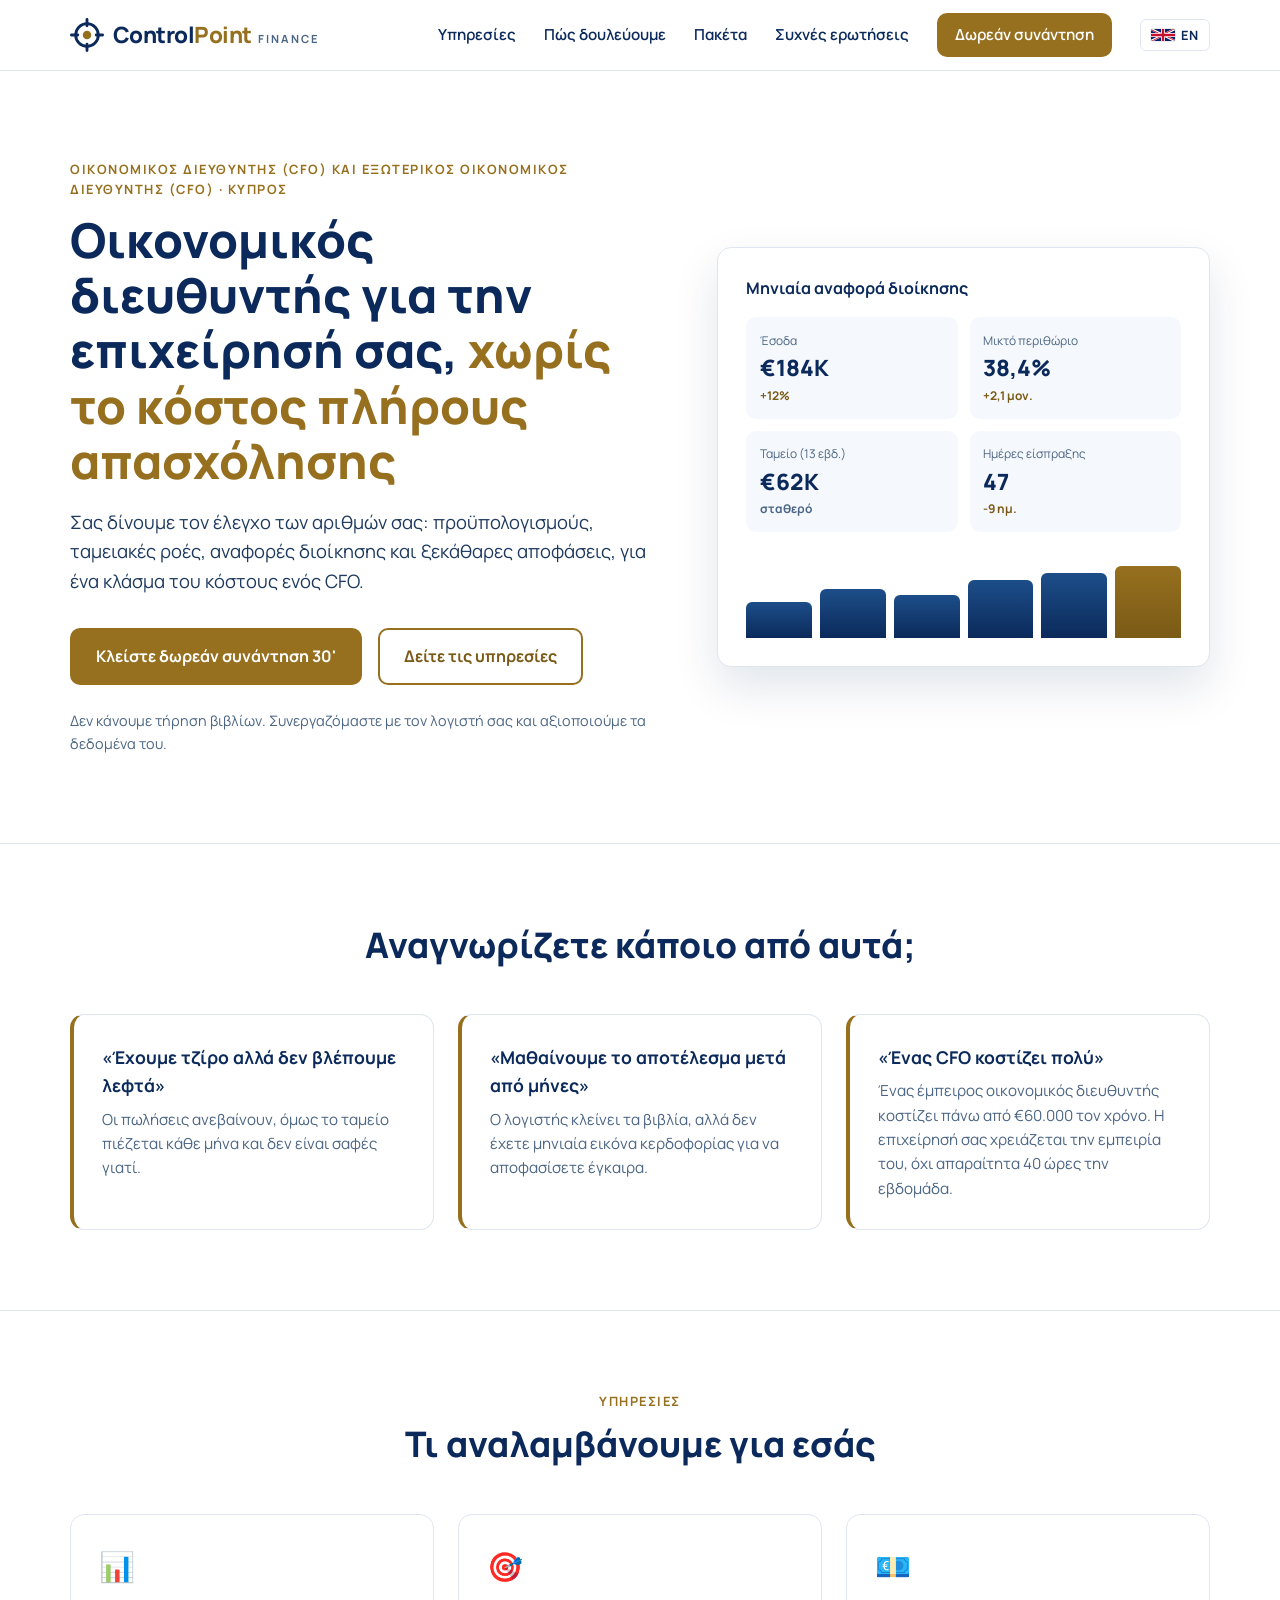
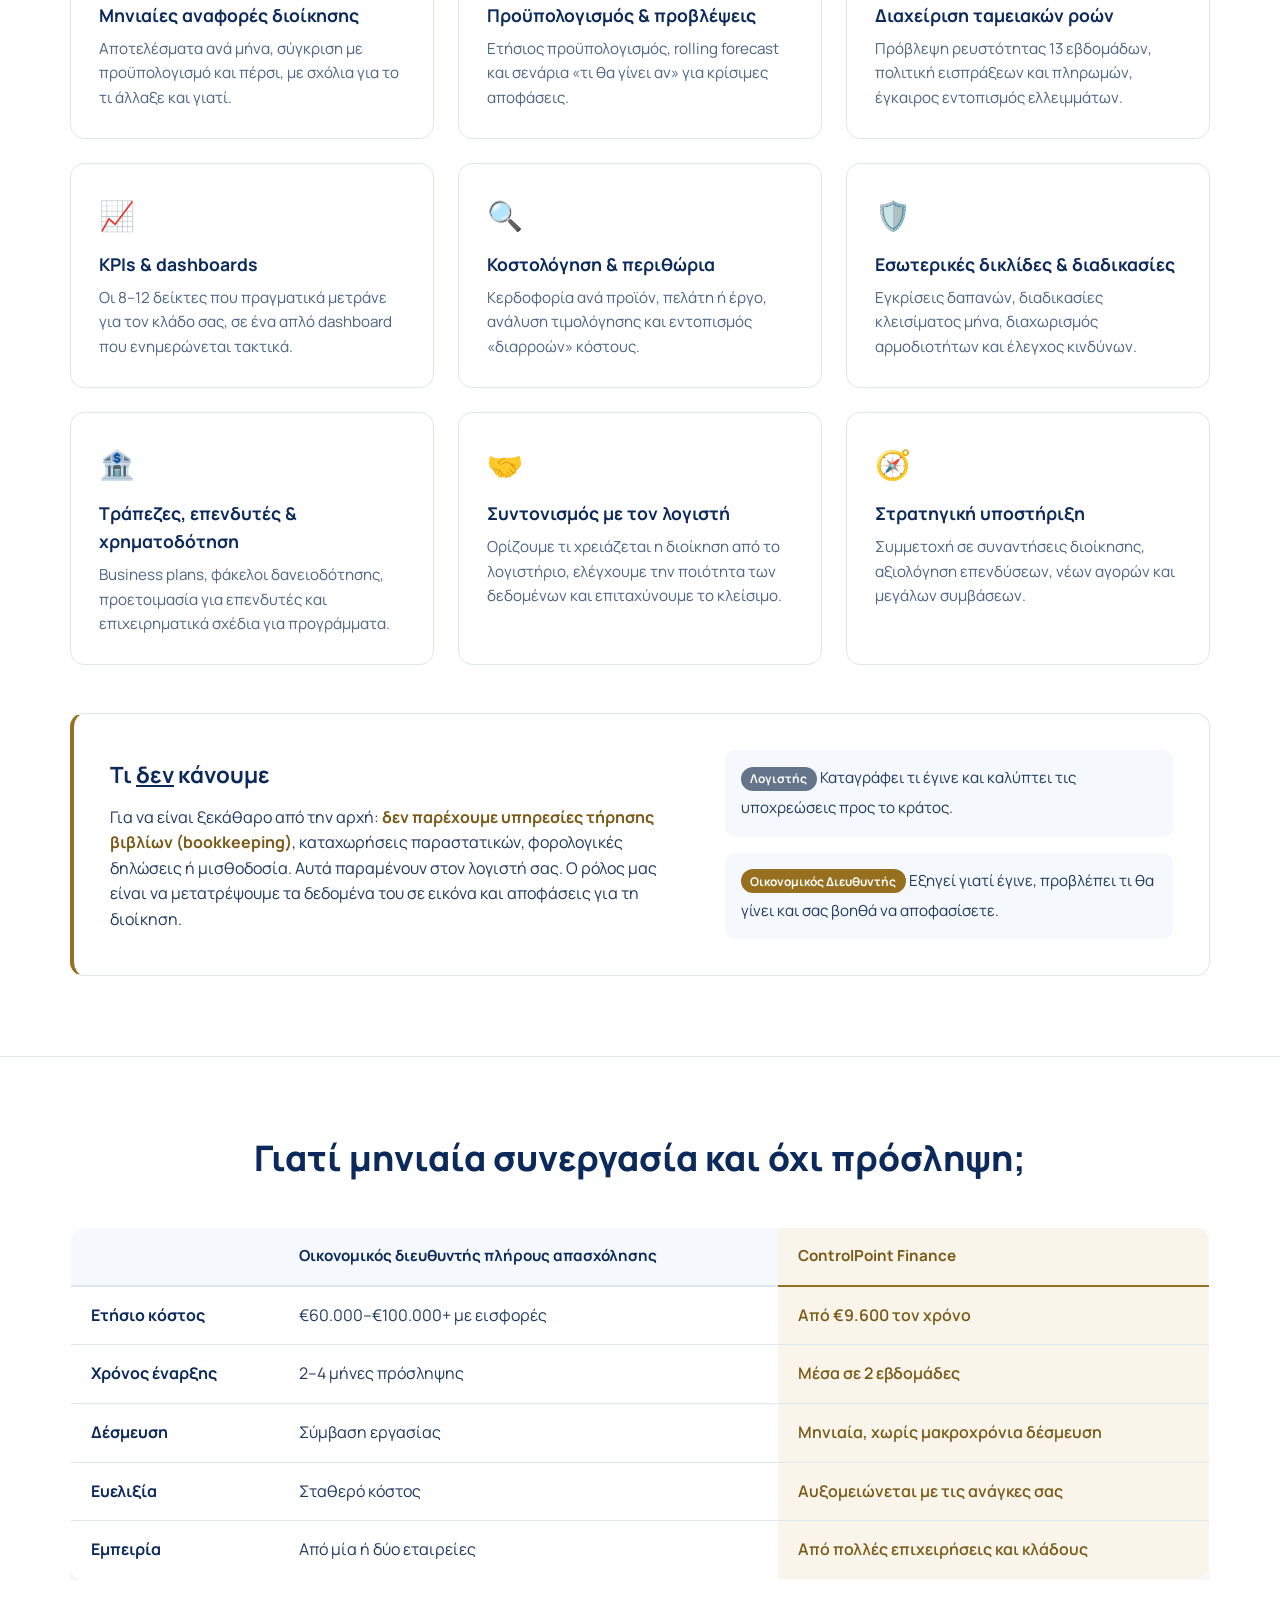
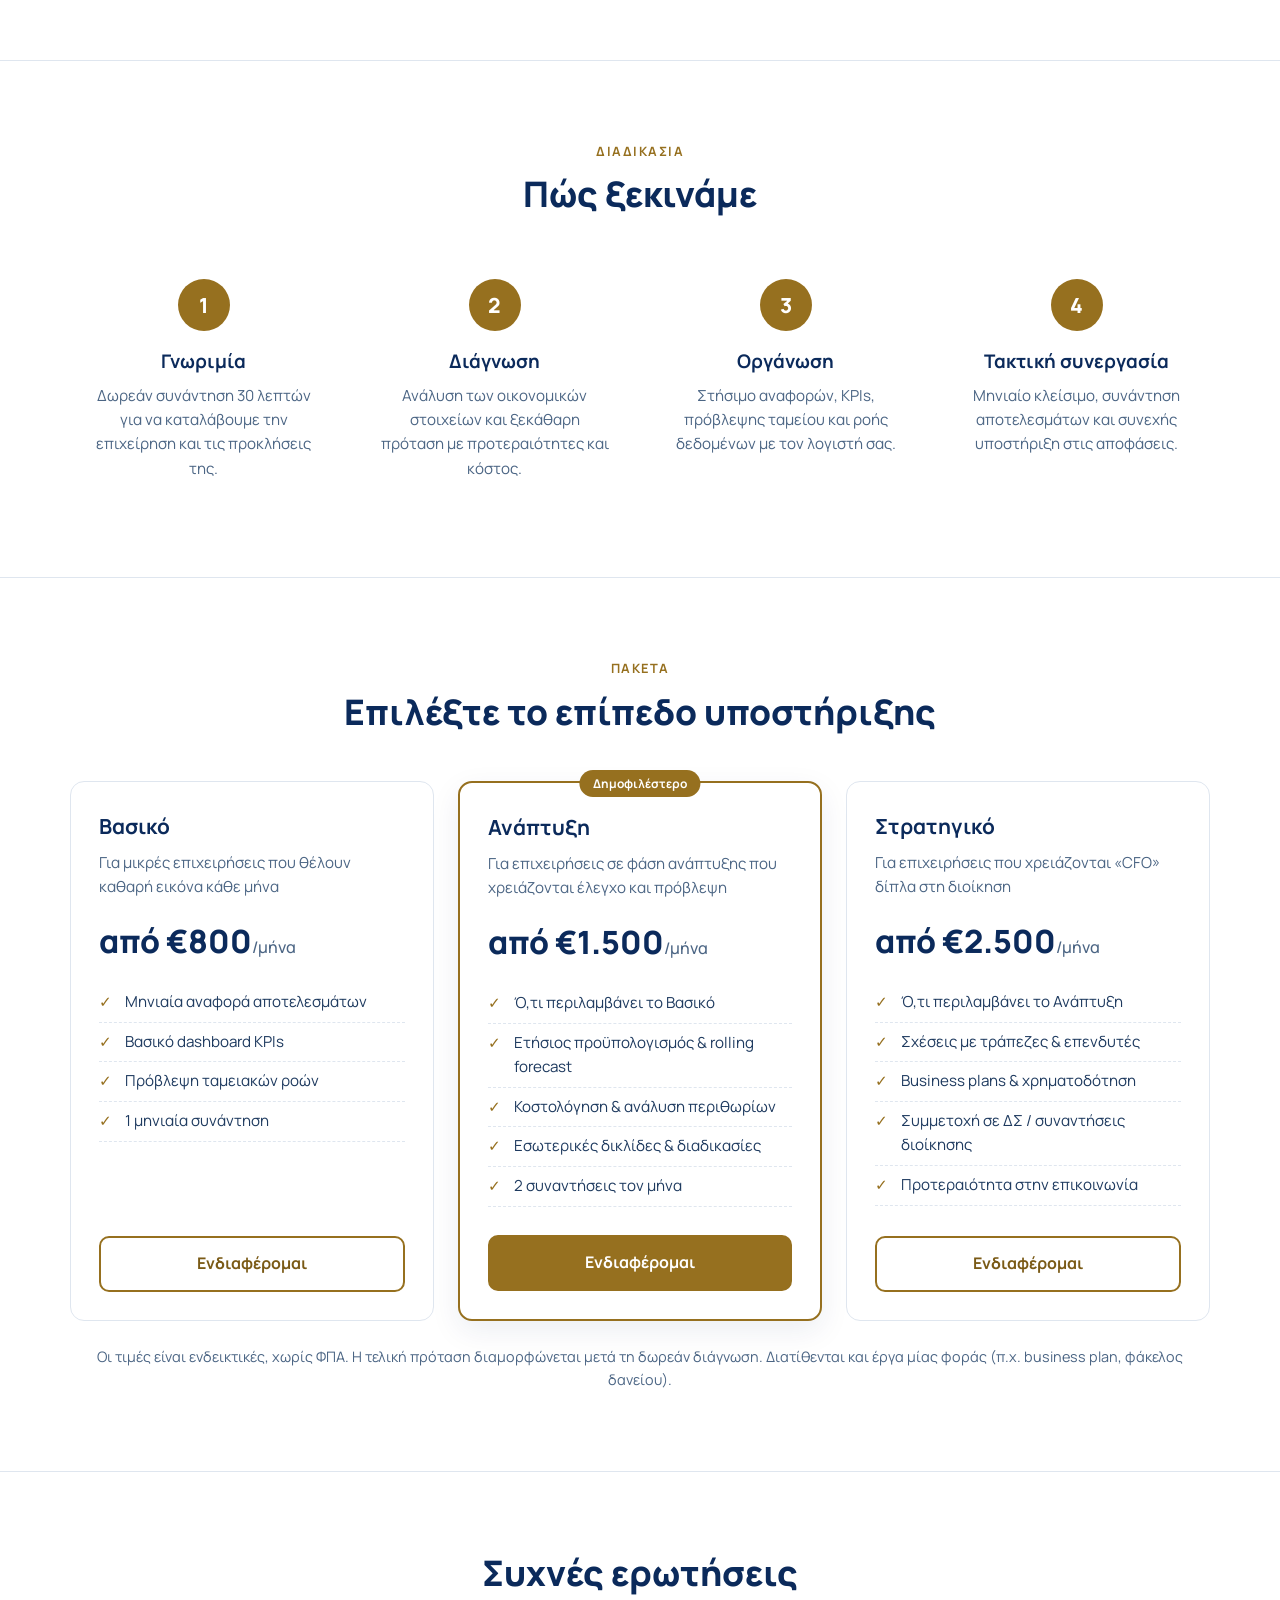
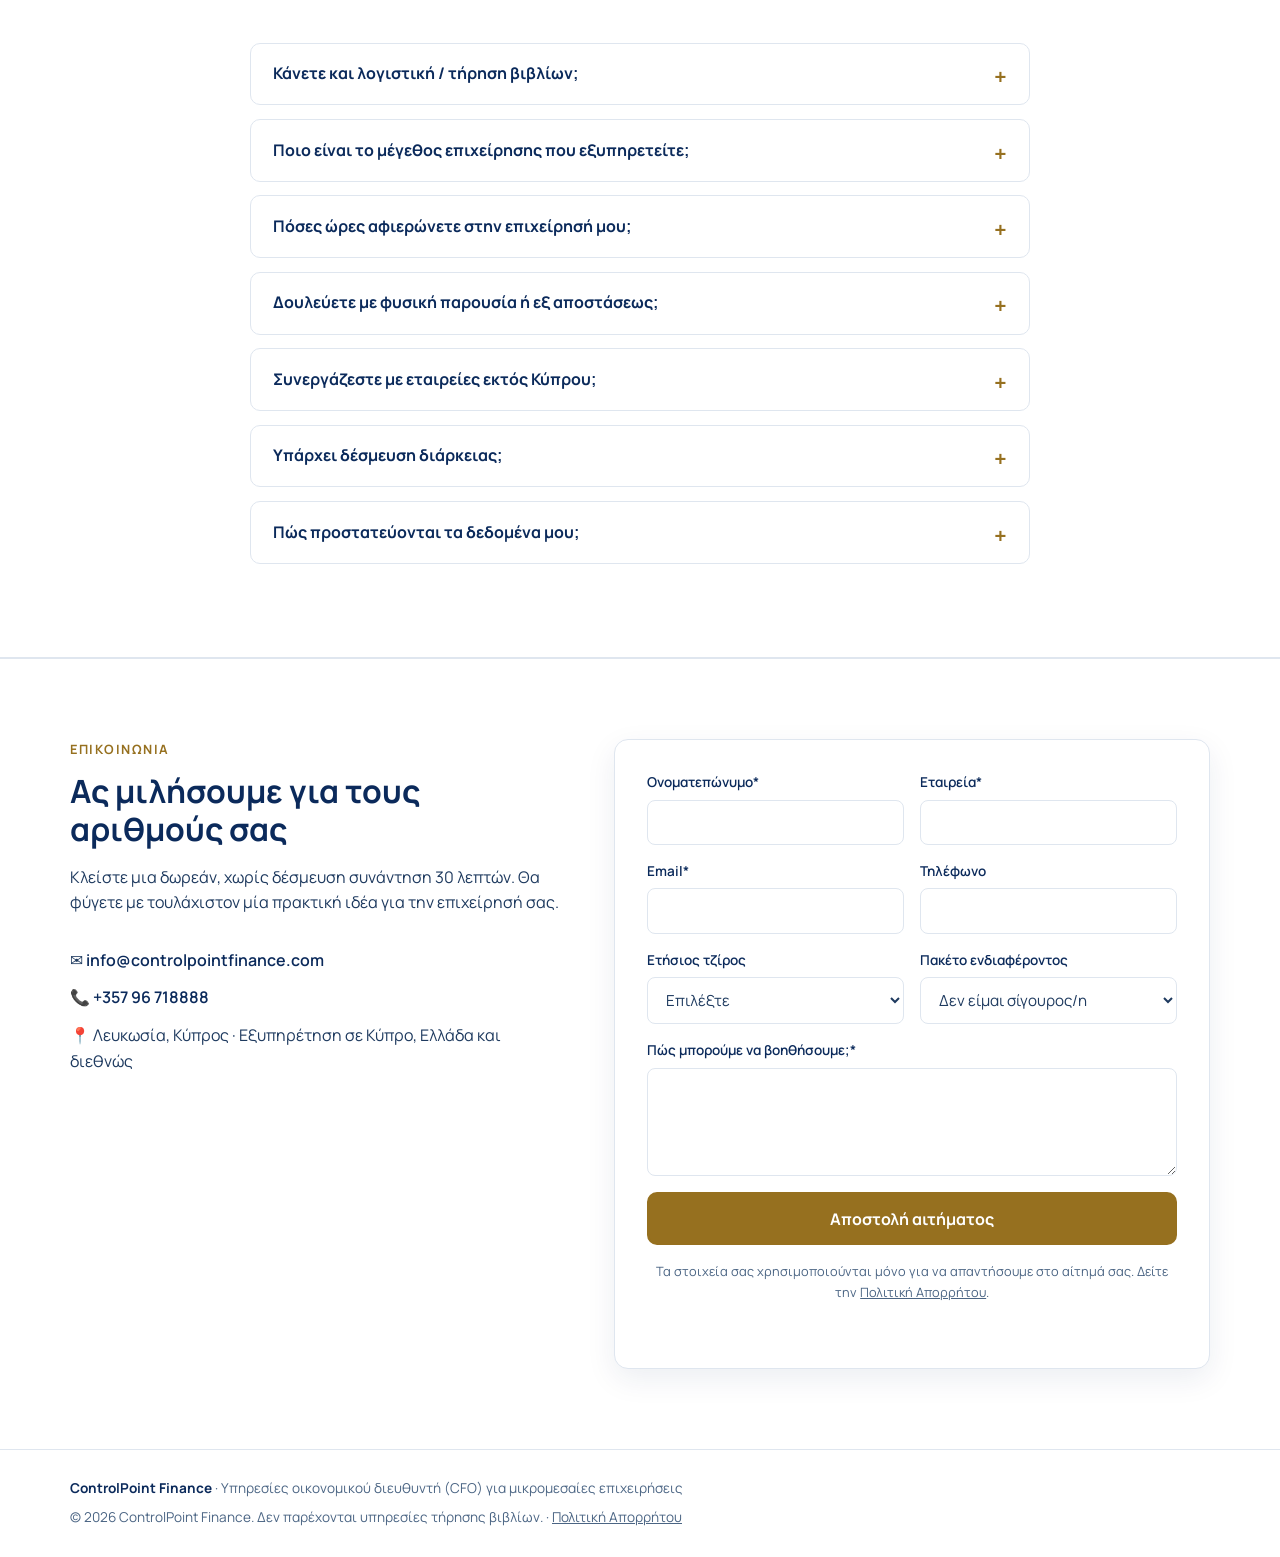
==== index.html @ cd568b8d "Add flags to language switch Co-authored-by: Cursor <cursoragent@cursor.com>" ====
<!DOCTYPE html>
<html lang="el-CY">
<head>
  <meta charset="UTF-8" />
  <meta name="viewport" content="width=device-width, initial-scale=1.0" />
  <title>Εξωτερικός Οικονομικός Διευθυντής (CFO) στην Κύπρο | ControlPoint Finance</title>
  <meta name="description" content="Οικονομικός διευθυντής (CFO) και εξωτερικός οικονομικός διευθυντής για μικρομεσαίες επιχειρήσεις σε Κύπρο και Ελλάδα. Προϋπολογισμοί, ταμειακές ροές, αναφορές διοίκησης και KPIs με μηνιαία συνεργασία." />
  <link rel="icon" type="image/svg+xml" href="favicon.svg" />
  <link rel="stylesheet" href="styles.css?v=3" />
  <link rel="alternate" hreflang="el" href="https://controlpointfinance.com/" />
  <link rel="alternate" hreflang="en" href="https://controlpointfinance.com/en/" />
  <link rel="alternate" hreflang="x-default" href="https://controlpointfinance.com/en/" />
  <link rel="canonical" href="https://controlpointfinance.com/" />
  <meta property="og:type" content="website" />
  <meta property="og:site_name" content="ControlPoint Finance" />
  <meta property="og:url" content="https://controlpointfinance.com/" />
  <meta property="og:title" content="Εξωτερικός Οικονομικός Διευθυντής (CFO) στην Κύπρο | ControlPoint Finance" />
  <meta property="og:description" content="Οικονομικός διευθυντής για την επιχείρησή σας, χωρίς το κόστος πλήρους απασχόλησης. Προϋπολογισμοί, ταμειακές ροές, αναφορές διοίκησης και KPIs." />
  <meta property="og:locale" content="el_GR" />
  <meta property="og:locale:alternate" content="en_GB" />
  <script type="application/ld+json">
  {
    "@context": "https://schema.org",
    "@type": "ProfessionalService",
    "name": "ControlPoint Finance",
    "url": "https://controlpointfinance.com/",
    "email": "info@controlpointfinance.com",
    "telephone": "+357 96 718888",
    "description": "Υπηρεσίες οικονομικού διευθυντή (CFO) με μηνιαία συνεργασία για μικρομεσαίες επιχειρήσεις. Δεν παρέχονται υπηρεσίες τήρησης βιβλίων.",
    "address": { "@type": "PostalAddress", "addressLocality": "Λευκωσία", "addressCountry": "CY" },
    "areaServed": ["CY", "GR", "Europe"],
    "availableLanguage": ["el", "en"],
    "priceRange": "€€"
  }
  </script>
</head>
<body>
  <header class="site-header">
    <div class="container header-inner">
      <a href="#top" class="logo" aria-label="ControlPoint Finance">
        <svg class="logo-mark" viewBox="0 0 48 48" aria-hidden="true"><circle cx="24" cy="24" r="16" fill="none" stroke="currentColor" stroke-width="4"/><circle cx="24" cy="24" r="6" fill="#96701f"/><path d="M24 2v9M24 37v9M2 24h9M37 24h9" stroke="currentColor" stroke-width="4" stroke-linecap="round"/></svg>
        <span class="logo-text">Control<span>Point</span><small>Finance</small></span>
      </a>
      <button class="nav-toggle" aria-label="Μενού" aria-expanded="false">
        <span></span><span></span><span></span>
      </button>
      <nav class="nav">
        <a href="#services">Υπηρεσίες</a>
        <a href="#how">Πώς δουλεύουμε</a>
        <a href="#pricing">Πακέτα</a>
        <a href="#faq">Συχνές ερωτήσεις</a>
        <a href="#contact" class="btn btn-small">Δωρεάν συνάντηση</a>
        <a href="en/" class="lang-switch" hreflang="en" lang="en" title="English"><img src="flags/gb.svg" alt="" width="20" height="10" />EN</a>
      </nav>
    </div>
  </header>

  <main id="top">
    <!-- HERO -->
    <section class="hero">
      <div class="container hero-grid">
        <div>
          <p class="eyebrow">Οικονομικός διευθυντής (CFO) και εξωτερικός οικονομικός διευθυντής (CFO) · Κύπρος</p>
          <h1>Οικονομικός διευθυντής για την επιχείρησή σας, <span class="accent">χωρίς το κόστος πλήρους απασχόλησης</span></h1>
          <p class="lead">Σας δίνουμε τον έλεγχο των αριθμών σας: προϋπολογισμούς, ταμειακές ροές, αναφορές διοίκησης και ξεκάθαρες αποφάσεις, για ένα κλάσμα του κόστους ενός CFO.</p>
          <div class="hero-actions">
            <a href="#contact" class="btn">Κλείστε δωρεάν συνάντηση 30'</a>
            <a href="#services" class="btn btn-ghost">Δείτε τις υπηρεσίες</a>
          </div>
          <p class="note">Δεν κάνουμε τήρηση βιβλίων. Συνεργαζόμαστε με τον λογιστή σας και αξιοποιούμε τα δεδομένα του.</p>
        </div>
        <div class="hero-card">
          <h3>Μηνιαία αναφορά διοίκησης</h3>
          <div class="kpi-row">
            <div class="kpi"><span class="kpi-label">Έσοδα</span><span class="kpi-value">€184K</span><span class="kpi-trend up">+12%</span></div>
            <div class="kpi"><span class="kpi-label">Μικτό περιθώριο</span><span class="kpi-value">38,4%</span><span class="kpi-trend up">+2,1 μον.</span></div>
          </div>
          <div class="kpi-row">
            <div class="kpi"><span class="kpi-label">Ταμείο (13 εβδ.)</span><span class="kpi-value">€62K</span><span class="kpi-trend">σταθερό</span></div>
            <div class="kpi"><span class="kpi-label">Ημέρες είσπραξης</span><span class="kpi-value">47</span><span class="kpi-trend down">-9 ημ.</span></div>
          </div>
          <div class="bars" aria-hidden="true">
            <span style="height:40%"></span><span style="height:55%"></span><span style="height:48%"></span>
            <span style="height:65%"></span><span style="height:72%"></span><span style="height:80%"></span>
          </div>
        </div>
      </div>
    </section>

    <!-- PROBLEM -->
    <section class="section">
      <div class="container">
        <h2 class="section-title">Αναγνωρίζετε κάποιο από αυτά;</h2>
        <div class="grid grid-3">
          <div class="card problem">
            <h3>«Έχουμε τζίρο αλλά δεν βλέπουμε λεφτά»</h3>
            <p>Οι πωλήσεις ανεβαίνουν, όμως το ταμείο πιέζεται κάθε μήνα και δεν είναι σαφές γιατί.</p>
          </div>
          <div class="card problem">
            <h3>«Μαθαίνουμε το αποτέλεσμα μετά από μήνες»</h3>
            <p>Ο λογιστής κλείνει τα βιβλία, αλλά δεν έχετε μηνιαία εικόνα κερδοφορίας για να αποφασίσετε έγκαιρα.</p>
          </div>
          <div class="card problem">
            <h3>«Ένας CFO κοστίζει πολύ»</h3>
            <p>Ένας έμπειρος οικονομικός διευθυντής κοστίζει πάνω από €60.000 τον χρόνο. Η επιχείρησή σας χρειάζεται την εμπειρία του, όχι απαραίτητα 40 ώρες την εβδομάδα.</p>
          </div>
        </div>
      </div>
    </section>

    <!-- SERVICES -->
    <section class="section section-alt" id="services">
      <div class="container">
        <p class="eyebrow center">Υπηρεσίες</p>
        <h2 class="section-title">Τι αναλαμβάνουμε για εσάς</h2>
        <div class="grid grid-3">
          <div class="card service">
            <div class="icon">📊</div>
            <h3>Μηνιαίες αναφορές διοίκησης</h3>
            <p>Αποτελέσματα ανά μήνα, σύγκριση με προϋπολογισμό και πέρσι, με σχόλια για το τι άλλαξε και γιατί.</p>
          </div>
          <div class="card service">
            <div class="icon">🎯</div>
            <h3>Προϋπολογισμός &amp; προβλέψεις</h3>
            <p>Ετήσιος προϋπολογισμός, rolling forecast και σενάρια «τι θα γίνει αν» για κρίσιμες αποφάσεις.</p>
          </div>
          <div class="card service">
            <div class="icon">💶</div>
            <h3>Διαχείριση ταμειακών ροών</h3>
            <p>Πρόβλεψη ρευστότητας 13 εβδομάδων, πολιτική εισπράξεων και πληρωμών, έγκαιρος εντοπισμός ελλειμμάτων.</p>
          </div>
          <div class="card service">
            <div class="icon">📈</div>
            <h3>KPIs &amp; dashboards</h3>
            <p>Οι 8–12 δείκτες που πραγματικά μετράνε για τον κλάδο σας, σε ένα απλό dashboard που ενημερώνεται τακτικά.</p>
          </div>
          <div class="card service">
            <div class="icon">🔍</div>
            <h3>Κοστολόγηση &amp; περιθώρια</h3>
            <p>Κερδοφορία ανά προϊόν, πελάτη ή έργο, ανάλυση τιμολόγησης και εντοπισμός «διαρροών» κόστους.</p>
          </div>
          <div class="card service">
            <div class="icon">🛡️</div>
            <h3>Εσωτερικές δικλίδες &amp; διαδικασίες</h3>
            <p>Εγκρίσεις δαπανών, διαδικασίες κλεισίματος μήνα, διαχωρισμός αρμοδιοτήτων και έλεγχος κινδύνων.</p>
          </div>
          <div class="card service">
            <div class="icon">🏦</div>
            <h3>Τράπεζες, επενδυτές &amp; χρηματοδότηση</h3>
            <p>Business plans, φάκελοι δανειοδότησης, προετοιμασία για επενδυτές και επιχειρηματικά σχέδια για προγράμματα.</p>
          </div>
          <div class="card service">
            <div class="icon">🤝</div>
            <h3>Συντονισμός με τον λογιστή</h3>
            <p>Ορίζουμε τι χρειάζεται η διοίκηση από το λογιστήριο, ελέγχουμε την ποιότητα των δεδομένων και επιταχύνουμε το κλείσιμο.</p>
          </div>
          <div class="card service">
            <div class="icon">🧭</div>
            <h3>Στρατηγική υποστήριξη</h3>
            <p>Συμμετοχή σε συναντήσεις διοίκησης, αξιολόγηση επενδύσεων, νέων αγορών και μεγάλων συμβάσεων.</p>
          </div>
        </div>

        <div class="not-doing">
          <div>
            <h3>Τι <u>δεν</u> κάνουμε</h3>
            <p>Για να είναι ξεκάθαρο από την αρχή: <strong>δεν παρέχουμε υπηρεσίες τήρησης βιβλίων (bookkeeping)</strong>, καταχωρήσεις παραστατικών, φορολογικές δηλώσεις ή μισθοδοσία. Αυτά παραμένουν στον λογιστή σας. Ο ρόλος μας είναι να μετατρέψουμε τα δεδομένα του σε εικόνα και αποφάσεις για τη διοίκηση.</p>
          </div>
          <ul class="compare-list">
            <li><span class="tag tag-no">Λογιστής</span> Καταγράφει τι έγινε και καλύπτει τις υποχρεώσεις προς το κράτος.</li>
            <li><span class="tag tag-yes">Οικονομικός Διευθυντής</span> Εξηγεί γιατί έγινε, προβλέπει τι θα γίνει και σας βοηθά να αποφασίσετε.</li>
          </ul>
        </div>
      </div>
    </section>

    <!-- COMPARISON -->
    <section class="section">
      <div class="container">
        <h2 class="section-title">Γιατί μηνιαία συνεργασία και όχι πρόσληψη;</h2>
        <div class="table-wrap">
          <table class="compare">
            <thead>
              <tr><th></th><th>Οικονομικός διευθυντής πλήρους απασχόλησης</th><th class="highlight">ControlPoint Finance</th></tr>
            </thead>
            <tbody>
              <tr><td>Ετήσιο κόστος</td><td>€60.000–€100.000+ με εισφορές</td><td class="highlight">Από €9.600 τον χρόνο</td></tr>
              <tr><td>Χρόνος έναρξης</td><td>2–4 μήνες πρόσληψης</td><td class="highlight">Μέσα σε 2 εβδομάδες</td></tr>
              <tr><td>Δέσμευση</td><td>Σύμβαση εργασίας</td><td class="highlight">Μηνιαία, χωρίς μακροχρόνια δέσμευση</td></tr>
              <tr><td>Ευελιξία</td><td>Σταθερό κόστος</td><td class="highlight">Αυξομειώνεται με τις ανάγκες σας</td></tr>
              <tr><td>Εμπειρία</td><td>Από μία ή δύο εταιρείες</td><td class="highlight">Από πολλές επιχειρήσεις και κλάδους</td></tr>
            </tbody>
          </table>
        </div>
      </div>
    </section>

    <!-- HOW -->
    <section class="section section-alt" id="how">
      <div class="container">
        <p class="eyebrow center">Διαδικασία</p>
        <h2 class="section-title">Πώς ξεκινάμε</h2>
        <div class="grid grid-4 steps">
          <div class="step"><span class="step-num">1</span><h3>Γνωριμία</h3><p>Δωρεάν συνάντηση 30 λεπτών για να καταλάβουμε την επιχείρηση και τις προκλήσεις της.</p></div>
          <div class="step"><span class="step-num">2</span><h3>Διάγνωση</h3><p>Ανάλυση των οικονομικών στοιχείων και ξεκάθαρη πρόταση με προτεραιότητες και κόστος.</p></div>
          <div class="step"><span class="step-num">3</span><h3>Οργάνωση</h3><p>Στήσιμο αναφορών, KPIs, πρόβλεψης ταμείου και ροής δεδομένων με τον λογιστή σας.</p></div>
          <div class="step"><span class="step-num">4</span><h3>Τακτική συνεργασία</h3><p>Μηνιαίο κλείσιμο, συνάντηση αποτελεσμάτων και συνεχής υποστήριξη στις αποφάσεις.</p></div>
        </div>
      </div>
    </section>

    <!-- PRICING -->
    <section class="section" id="pricing">
      <div class="container">
        <p class="eyebrow center">Πακέτα</p>
        <h2 class="section-title">Επιλέξτε το επίπεδο υποστήριξης</h2>
        <div class="grid grid-3 pricing">
          <div class="card plan">
            <h3>Βασικό</h3>
            <p class="plan-for">Για μικρές επιχειρήσεις που θέλουν καθαρή εικόνα κάθε μήνα</p>
            <p class="price">από €800<span>/μήνα</span></p>
            <ul>
              <li>Μηνιαία αναφορά αποτελεσμάτων</li>
              <li>Βασικό dashboard KPIs</li>
              <li>Πρόβλεψη ταμειακών ροών</li>
              <li>1 μηνιαία συνάντηση</li>
            </ul>
            <a href="#contact" class="btn btn-ghost btn-block" data-plan="Βασικό">Ενδιαφέρομαι</a>
          </div>
          <div class="card plan featured">
            <span class="badge">Δημοφιλέστερο</span>
            <h3>Ανάπτυξη</h3>
            <p class="plan-for">Για επιχειρήσεις σε φάση ανάπτυξης που χρειάζονται έλεγχο και πρόβλεψη</p>
            <p class="price">από €1.500<span>/μήνα</span></p>
            <ul>
              <li>Ό,τι περιλαμβάνει το Βασικό</li>
              <li>Ετήσιος προϋπολογισμός &amp; rolling forecast</li>
              <li>Κοστολόγηση &amp; ανάλυση περιθωρίων</li>
              <li>Εσωτερικές δικλίδες &amp; διαδικασίες</li>
              <li>2 συναντήσεις τον μήνα</li>
            </ul>
            <a href="#contact" class="btn btn-block" data-plan="Ανάπτυξη">Ενδιαφέρομαι</a>
          </div>
          <div class="card plan">
            <h3>Στρατηγικό</h3>
            <p class="plan-for">Για επιχειρήσεις που χρειάζονται «CFO» δίπλα στη διοίκηση</p>
            <p class="price">από €2.500<span>/μήνα</span></p>
            <ul>
              <li>Ό,τι περιλαμβάνει το Ανάπτυξη</li>
              <li>Σχέσεις με τράπεζες &amp; επενδυτές</li>
              <li>Business plans &amp; χρηματοδότηση</li>
              <li>Συμμετοχή σε ΔΣ / συναντήσεις διοίκησης</li>
              <li>Προτεραιότητα στην επικοινωνία</li>
            </ul>
            <a href="#contact" class="btn btn-ghost btn-block" data-plan="Στρατηγικό">Ενδιαφέρομαι</a>
          </div>
        </div>
        <p class="note center">Οι τιμές είναι ενδεικτικές, χωρίς ΦΠΑ. Η τελική πρόταση διαμορφώνεται μετά τη δωρεάν διάγνωση. Διατίθενται και έργα μίας φοράς (π.χ. business plan, φάκελος δανείου).</p>
      </div>
    </section>

    <!-- FAQ -->
    <section class="section section-alt" id="faq">
      <div class="container narrow">
        <h2 class="section-title">Συχνές ερωτήσεις</h2>
        <details>
          <summary>Κάνετε και λογιστική / τήρηση βιβλίων;</summary>
          <p>Όχι. Δεν κάνουμε bookkeeping, φορολογικές δηλώσεις ή μισθοδοσία. Συνεργαζόμαστε με τον υπάρχοντα λογιστή σας και χρησιμοποιούμε τα δεδομένα του για να σας δώσουμε διοικητική πληροφόρηση.</p>
        </details>
        <details>
          <summary>Ποιο είναι το μέγεθος επιχείρησης που εξυπηρετείτε;</summary>
          <p>Κυρίως επιχειρήσεις με ετήσιο τζίρο από €500.000 έως €15 εκατ., που έχουν ξεπεράσει το στάδιο του «βλέπουμε το ταμείο» αλλά δεν δικαιολογούν ακόμη οικονομικό διευθυντή πλήρους απασχόλησης.</p>
        </details>
        <details>
          <summary>Πόσες ώρες αφιερώνετε στην επιχείρησή μου;</summary>
          <p>Εξαρτάται από το πακέτο, τυπικά από 1 έως 4 ημέρες τον μήνα. Δεν χρεώνουμε ανά ώρα. Η αμοιβή είναι σταθερή μηνιαία για να ξέρετε εκ των προτέρων το κόστος.</p>
        </details>
        <details>
          <summary>Δουλεύετε με φυσική παρουσία ή εξ αποστάσεως;</summary>
          <p>Και τα δύο. Η τακτική δουλειά γίνεται κυρίως εξ αποστάσεως, ενώ οι συναντήσεις διοίκησης μπορούν να γίνουν στα γραφεία σας.</p>
        </details>
        <details>
          <summary>Συνεργάζεστε με εταιρείες εκτός Κύπρου;</summary>
          <p>Ναι. Συνεργαζόμαστε με εταιρείες στην Κύπρο, στην Ελλάδα και στο εξωτερικό, στα ελληνικά ή στα αγγλικά. Η δουλειά γίνεται εξ αποστάσεως, με τακτικές βιντεοκλήσεις και επισκέψεις όταν χρειάζεται.</p>
        </details>
        <details>
          <summary>Υπάρχει δέσμευση διάρκειας;</summary>
          <p>Προτείνουμε αρχική περίοδο 3 μηνών για να στηθούν σωστά οι αναφορές. Μετά η συνεργασία συνεχίζεται μήνα με τον μήνα, με προειδοποίηση 30 ημερών.</p>
        </details>
        <details>
          <summary>Πώς προστατεύονται τα δεδομένα μου;</summary>
          <p>Υπογράφουμε συμφωνητικό εμπιστευτικότητας (NDA) από την αρχή, και η διαχείριση των δεδομένων γίνεται σύμφωνα με τον GDPR.</p>
        </details>
      </div>
    </section>

    <!-- CONTACT -->
    <section class="section contact" id="contact">
      <div class="container contact-grid">
        <div>
          <p class="eyebrow">Επικοινωνία</p>
          <h2>Ας μιλήσουμε για τους αριθμούς σας</h2>
          <p>Κλείστε μια δωρεάν, χωρίς δέσμευση συνάντηση 30 λεπτών. Θα φύγετε με τουλάχιστον μία πρακτική ιδέα για την επιχείρησή σας.</p>
          <ul class="contact-info">
            <li>✉️ <a href="mailto:info@controlpointfinance.com">info@controlpointfinance.com</a></li>
            <li>📞 <a href="tel:+35796718888">+357 96 718888</a></li>
            <li>📍 Λευκωσία, Κύπρος · Εξυπηρέτηση σε Κύπρο, Ελλάδα και διεθνώς</li>
          </ul>
        </div>
        <form class="contact-form" id="contactForm" novalidate>
          <div class="field-row">
            <label>Ονοματεπώνυμο*<input type="text" name="name" required /></label>
            <label>Εταιρεία*<input type="text" name="company" required /></label>
          </div>
          <div class="field-row">
            <label>Email*<input type="email" name="email" required /></label>
            <label>Τηλέφωνο<input type="tel" name="phone" /></label>
          </div>
          <div class="field-row">
            <label>Ετήσιος τζίρος
              <select name="revenue">
                <option value="">Επιλέξτε</option>
                <option>Έως €500K</option>
                <option>€500K – €2 εκατ.</option>
                <option>€2 – €5 εκατ.</option>
                <option>€5 – €15 εκατ.</option>
                <option>Πάνω από €15 εκατ.</option>
              </select>
            </label>
            <label>Πακέτο ενδιαφέροντος
              <select name="plan" id="planSelect">
                <option value="">Δεν είμαι σίγουρος/η</option>
                <option>Βασικό</option>
                <option>Ανάπτυξη</option>
                <option>Στρατηγικό</option>
                <option>Έργο μίας φοράς</option>
              </select>
            </label>
          </div>
          <label>Πώς μπορούμε να βοηθήσουμε;*<textarea name="message" rows="4" required></textarea></label>
          <button type="submit" class="btn btn-block">Αποστολή αιτήματος</button>
          <p class="form-privacy">Τα στοιχεία σας χρησιμοποιούνται μόνο για να απαντήσουμε στο αίτημά σας. Δείτε την <a href="privacy.html">Πολιτική Απορρήτου</a>.</p>
          <p class="form-status" id="formStatus" role="status"></p>
        </form>
      </div>
    </section>
  </main>

  <footer class="site-footer">
    <div class="container footer-inner">
      <p><strong>ControlPoint Finance</strong> · Υπηρεσίες οικονομικού διευθυντή (CFO) για μικρομεσαίες επιχειρήσεις</p>
      <p>© <span id="year"></span> ControlPoint Finance. Δεν παρέχονται υπηρεσίες τήρησης βιβλίων. · <a href="privacy.html">Πολιτική Απορρήτου</a></p>
    </div>
  </footer>

  <script src="script.js"></script>
  <script type="module" src="https://static.cloudflareinsights.com/beacon.min.js" data-cf-beacon='{"token": "639869abf9d54f88b8140ca64af5be7c"}'></script>
</body>
</html>
---- styles.css ----
@font-face {
  font-family: "Manrope";
  font-style: normal;
  font-weight: 400 800;
  font-display: swap;
  src: url(fonts/manrope-greek.woff2) format("woff2");
  unicode-range: U+0370-0377, U+037A-037F, U+0384-038A, U+038C, U+038E-03A1, U+03A3-03FF;
}
@font-face {
  font-family: "Manrope";
  font-style: normal;
  font-weight: 400 800;
  font-display: swap;
  src: url(fonts/manrope-latin-ext.woff2) format("woff2");
  unicode-range: U+0100-02BA, U+02BD-02C5, U+02C7-02CC, U+02CE-02D7, U+02DD-02FF, U+0304, U+0308, U+0329, U+1D00-1DBF, U+1E00-1E9F, U+1EF2-1EFF, U+2020, U+20A0-20AB, U+20AD-20C4, U+2113, U+2C60-2C7F, U+A720-A7FF;
}
@font-face {
  font-family: "Manrope";
  font-style: normal;
  font-weight: 400 800;
  font-display: swap;
  src: url(fonts/manrope-latin.woff2) format("woff2");
  unicode-range: U+0000-00FF, U+0131, U+0152-0153, U+02BB-02BC, U+02C6, U+02DA, U+02DC, U+0304, U+0308, U+0329, U+2000-206F, U+20AC, U+2122, U+2191, U+2193, U+2212, U+2215, U+FEFF, U+FFFD;
}

:root {
  --navy: #0b2a5b;
  --navy-2: #1d4e89;
  --accent: #96701f;
  --accent-dark: #7a5a16;
  --accent-tint: #faf5ea;
  --text: #1e3a5f;
  --muted: #4b6584;
  --bg-alt: #f5f8fc;
  --border: #dfe6ef;
  --radius: 14px;
  --shadow: 0 10px 30px rgba(11, 42, 91, 0.08);
}

* { box-sizing: border-box; margin: 0; padding: 0; }

html { scroll-behavior: smooth; scroll-padding-top: 80px; }

body {
  font-family: "Manrope", system-ui, -apple-system, "Segoe UI", sans-serif;
  color: var(--text);
  line-height: 1.6;
  background: #fff;
}

a { color: inherit; text-decoration: none; }

.container { width: min(1140px, 92%); margin: 0 auto; }
.narrow { width: min(780px, 92%); }
.center { text-align: center; }

/* Buttons */
.btn {
  display: inline-block;
  background: var(--accent);
  color: #fff;
  font-weight: 700;
  padding: 0.85rem 1.5rem;
  border-radius: 10px;
  border: 2px solid var(--accent);
  cursor: pointer;
  font-family: inherit;
  font-size: 1rem;
  transition: background 0.2s, transform 0.2s;
}
.btn:hover { background: var(--accent-dark); border-color: var(--accent-dark); transform: translateY(-1px); }
.btn-ghost { background: transparent; color: var(--accent-dark); }
.btn-ghost:hover { background: var(--accent); color: #fff; }
.btn-small { padding: 0.5rem 1rem; font-size: 0.9rem; }
.btn-block { display: block; width: 100%; text-align: center; }

/* Header */
.site-header {
  position: sticky; top: 0; z-index: 50;
  background: rgba(255, 255, 255, 0.95);
  backdrop-filter: blur(8px);
  border-bottom: 1px solid var(--border);
}
.header-inner { display: flex; align-items: center; justify-content: space-between; height: 70px; }
.logo {
  display: inline-flex; align-items: center; gap: 0.55rem;
  font-size: 1.4rem; font-weight: 800; color: var(--navy); letter-spacing: -0.5px;
}
.logo-mark { width: 34px; height: 34px; flex-shrink: 0; }
.logo-text span { color: var(--accent); }
.logo small {
  margin-left: 0.4rem; font-size: 0.7rem; font-weight: 700;
  letter-spacing: 2px; text-transform: uppercase; color: var(--muted);
}
.nav { display: flex; align-items: center; gap: 1.75rem; }
.nav a { font-weight: 600; font-size: 0.95rem; color: var(--navy); }
.nav a:not(.btn):hover { color: var(--accent-dark); }
.nav .btn { color: #fff; }
.nav .lang-switch {
  font-size: 0.8rem; font-weight: 700; letter-spacing: 1px;
  padding: 0.3rem 0.6rem; border: 1px solid var(--border); border-radius: 6px;
  display: inline-flex; align-items: center; gap: 0.4rem;
}
.nav .lang-switch img { height: 12px; width: auto; border-radius: 2px; box-shadow: 0 0 0 1px rgba(0, 0, 0, 0.08); }
.nav .lang-switch:hover { border-color: var(--accent); }

.nav-toggle { display: none; background: none; border: none; cursor: pointer; padding: 6px; }
.nav-toggle span { display: block; width: 24px; height: 2px; background: var(--navy); margin: 5px 0; transition: 0.3s; }

/* Hero */
.hero {
  background: #fff;
  color: var(--navy);
  padding: 5.5rem 0;
  border-bottom: 1px solid var(--border);
}
.hero-grid { display: grid; grid-template-columns: 1.2fr 1fr; gap: 3.5rem; align-items: center; }
.eyebrow {
  text-transform: uppercase; letter-spacing: 1.5px;
  font-size: 0.8rem; font-weight: 700; color: var(--accent);
  margin-bottom: 0.75rem;
}
.hero h1 { font-size: clamp(2rem, 4vw, 3rem); line-height: 1.15; font-weight: 800; margin-bottom: 1.25rem; }
.accent { color: var(--accent); }
.lead { font-size: 1.15rem; color: var(--text); margin-bottom: 2rem; }
.hero-actions { display: flex; flex-wrap: wrap; gap: 1rem; margin-bottom: 1.5rem; }
.note { font-size: 0.9rem; color: var(--muted); }

.hero-card {
  background: #fff; color: var(--text);
  border: 1px solid var(--border);
  border-radius: var(--radius); padding: 1.75rem;
  box-shadow: 0 20px 45px rgba(11, 42, 91, 0.12);
}
.hero-card h3 { font-size: 1rem; color: var(--navy); margin-bottom: 1rem; }
.kpi-row { display: grid; grid-template-columns: 1fr 1fr; gap: 0.75rem; margin-bottom: 0.75rem; }
.kpi { background: var(--bg-alt); border-radius: 10px; padding: 0.85rem; display: flex; flex-direction: column; }
.kpi-label { font-size: 0.75rem; color: var(--muted); }
.kpi-value { font-size: 1.4rem; font-weight: 800; color: var(--navy); }
.kpi-trend { font-size: 0.75rem; font-weight: 700; color: var(--muted); }
.kpi-trend.up, .kpi-trend.down { color: var(--accent-dark); }
.bars { display: flex; align-items: flex-end; gap: 8px; height: 90px; margin-top: 1rem; }
.bars span { flex: 1; background: linear-gradient(to top, var(--navy), var(--navy-2)); border-radius: 6px 6px 0 0; }
.bars span:last-child { background: linear-gradient(to top, var(--accent-dark), var(--accent)); }

/* Sections */
.section { padding: 5rem 0; }
.section-alt { background: #fff; border-top: 1px solid var(--border); border-bottom: 1px solid var(--border); }
.section-title {
  font-size: clamp(1.6rem, 3vw, 2.2rem); font-weight: 800; color: var(--navy);
  text-align: center; margin-bottom: 3rem; line-height: 1.2;
}

.grid { display: grid; gap: 1.5rem; }
.grid-3 { grid-template-columns: repeat(3, 1fr); }
.grid-4 { grid-template-columns: repeat(4, 1fr); }

.card {
  background: #fff; border: 1px solid var(--border);
  border-radius: var(--radius); padding: 1.75rem;
  transition: box-shadow 0.2s, transform 0.2s;
}
.card:hover { box-shadow: var(--shadow); transform: translateY(-3px); }
.card h3 { color: var(--navy); font-size: 1.1rem; margin-bottom: 0.5rem; }
.card p { color: var(--muted); font-size: 0.95rem; }
.problem { border-left: 4px solid var(--accent); }
.icon { font-size: 1.8rem; margin-bottom: 0.75rem; }

/* Not doing */
.not-doing {
  margin-top: 3rem;
  display: grid; grid-template-columns: 1.3fr 1fr; gap: 2rem; align-items: center;
  background: #fff; color: var(--text);
  border: 1px solid var(--border); border-left: 4px solid var(--accent);
  border-radius: var(--radius); padding: 2.25rem;
}
.not-doing h3 { color: var(--navy); font-size: 1.4rem; margin-bottom: 0.75rem; }
.not-doing strong { color: var(--accent-dark); }
.compare-list { list-style: none; display: grid; gap: 1rem; }
.compare-list li { background: var(--bg-alt); padding: 1rem; border-radius: 10px; font-size: 0.95rem; }
.tag { display: inline-block; font-size: 0.75rem; font-weight: 700; padding: 0.15rem 0.6rem; border-radius: 99px; margin-bottom: 0.35rem; }
.tag-no { background: #64748b; color: #fff; }
.tag-yes { background: var(--accent); color: #fff; }

/* Comparison table */
.table-wrap { overflow-x: auto; }
.compare { width: 100%; border-collapse: collapse; background: #fff; border-radius: var(--radius); overflow: hidden; box-shadow: var(--shadow); }
.compare th, .compare td { padding: 1rem 1.25rem; text-align: left; border-bottom: 1px solid var(--border); }
.compare { border: 1px solid var(--border); }
.compare thead th { background: var(--bg-alt); color: var(--navy); font-size: 0.95rem; border-bottom: 2px solid var(--border); }
.compare thead th.highlight { background: var(--accent-tint); color: var(--accent-dark); border-bottom-color: var(--accent); }
.compare td:first-child { font-weight: 700; color: var(--navy); }
.compare td.highlight { background: var(--accent-tint); font-weight: 600; color: var(--accent-dark); }

/* Steps */
.step { text-align: center; padding: 1rem; }
.step-num {
  display: inline-flex; align-items: center; justify-content: center;
  width: 52px; height: 52px; border-radius: 50%;
  background: var(--accent); color: #fff; font-weight: 800; font-size: 1.3rem;
  margin-bottom: 1rem;
}
.step h3 { color: var(--navy); margin-bottom: 0.4rem; }
.step p { color: var(--muted); font-size: 0.95rem; }

/* Pricing */
.pricing { align-items: stretch; margin-bottom: 1.5rem; }
.plan { position: relative; display: flex; flex-direction: column; }
.plan h3 { font-size: 1.3rem; }
.plan-for { min-height: 3em; }
.plan .price { font-size: 2rem; font-weight: 800; color: var(--navy); margin: 1rem 0; }
.price span { font-size: 1rem; font-weight: 500; color: var(--muted); }
.plan ul { list-style: none; margin-bottom: 1.75rem; flex: 1; }
.plan li { padding: 0.45rem 0 0.45rem 1.6rem; position: relative; font-size: 0.95rem; border-bottom: 1px dashed var(--border); }
.plan li::before { content: "✓"; position: absolute; left: 0; color: var(--accent); font-weight: 800; }
.featured { border: 2px solid var(--accent); box-shadow: var(--shadow); }
.badge {
  position: absolute; top: -13px; left: 50%; transform: translateX(-50%);
  background: var(--accent); color: #fff; font-size: 0.75rem; font-weight: 700;
  padding: 0.25rem 0.85rem; border-radius: 99px; white-space: nowrap;
}

/* FAQ */
details {
  background: #fff; border: 1px solid var(--border); border-radius: 10px;
  padding: 1.1rem 1.4rem; margin-bottom: 0.85rem;
}
summary { cursor: pointer; font-weight: 700; color: var(--navy); list-style: none; position: relative; padding-right: 2rem; }
summary::-webkit-details-marker { display: none; }
summary::after { content: "+"; position: absolute; right: 0; top: -2px; font-size: 1.4rem; color: var(--accent); }
details[open] summary::after { content: "−"; }
details p { margin-top: 0.75rem; color: var(--muted); }

/* Contact */
.contact { background: #fff; color: var(--text); border-top: 1px solid var(--border); }
.contact-grid { display: grid; grid-template-columns: 1fr 1.2fr; gap: 3rem; align-items: start; }
.contact h2 { color: var(--navy); font-size: 2rem; line-height: 1.2; margin-bottom: 1rem; }
.contact-info { list-style: none; margin-top: 2rem; display: grid; gap: 0.75rem; }
.contact-info a { color: var(--navy); font-weight: 600; }
.contact-info a:hover { color: var(--accent-dark); }

.contact-form {
  background: #fff; border: 1px solid var(--border); box-shadow: var(--shadow);
  border-radius: var(--radius); padding: 2rem; color: var(--text); display: grid; gap: 1rem;
}
.field-row { display: grid; grid-template-columns: 1fr 1fr; gap: 1rem; }
.contact-form label { display: flex; flex-direction: column; font-size: 0.85rem; font-weight: 600; color: var(--navy); gap: 0.35rem; }
.contact-form input, .contact-form select, .contact-form textarea {
  font-family: inherit; font-size: 0.95rem;
  padding: 0.7rem 0.85rem; border: 1px solid var(--border); border-radius: 8px;
  background: #fff; color: var(--text);
}
.contact-form input:focus, .contact-form select:focus, .contact-form textarea:focus {
  outline: none; border-color: var(--accent); box-shadow: 0 0 0 3px rgba(150, 112, 31, 0.18);
}
.contact-form .invalid { border-color: #ef4444; }
.form-status { font-size: 0.9rem; min-height: 1.2em; }
.form-status.error { color: #dc2626; }
.form-status.success { color: var(--accent-dark); }

/* Legal pages */
.legal h1 { font-size: 2rem; color: var(--navy); margin-bottom: 0.25rem; }
.legal h2 { font-size: 1.25rem; color: var(--navy); margin: 2rem 0 0.6rem; }
.legal h3 { font-size: 1rem; color: var(--navy); margin: 1.1rem 0 0.35rem; }
.legal p, .legal li { color: var(--text); margin-bottom: 0.75rem; }
.legal ul { padding-left: 1.25rem; }
.legal a { color: var(--accent-dark); text-decoration: underline; }
.form-privacy { font-size: 0.8rem; color: var(--muted); text-align: center; }
.form-privacy a { text-decoration: underline; }
.site-footer a { text-decoration: underline; }

/* Footer */
.site-footer { background: #fff; color: var(--muted); border-top: 1px solid var(--border); padding: 1.75rem 0; font-size: 0.85rem; }
.site-footer strong { color: var(--navy); }
.footer-inner { display: flex; justify-content: space-between; flex-wrap: wrap; gap: 0.5rem; }

/* Responsive */
@media (max-width: 960px) {
  .hero-grid, .contact-grid, .not-doing { grid-template-columns: 1fr; }
  .grid-3 { grid-template-columns: repeat(2, 1fr); }
  .grid-4 { grid-template-columns: repeat(2, 1fr); }
  .featured { order: -1; }
}

@media (max-width: 760px) {
  .nav-toggle { display: block; }
  .nav {
    position: absolute; top: 70px; left: 0; right: 0;
    flex-direction: column; gap: 0; background: #fff;
    border-bottom: 1px solid var(--border);
    max-height: 0; overflow: hidden; transition: max-height 0.3s;
  }
  .nav.open { max-height: 400px; }
  .nav.nav-static {
    position: static; flex-direction: row; gap: 1rem;
    max-height: none; overflow: visible; border: 0; background: none;
  }
  .nav.nav-static a { width: auto; padding: 0; }
  .nav a { padding: 1rem; width: 100%; text-align: center; }
  .nav .btn { width: auto; margin: 0.5rem 0 1rem; }
  .grid-3, .grid-4, .field-row { grid-template-columns: 1fr; }
  .hero { padding: 3.5rem 0; }
  .section { padding: 3.5rem 0; }
}
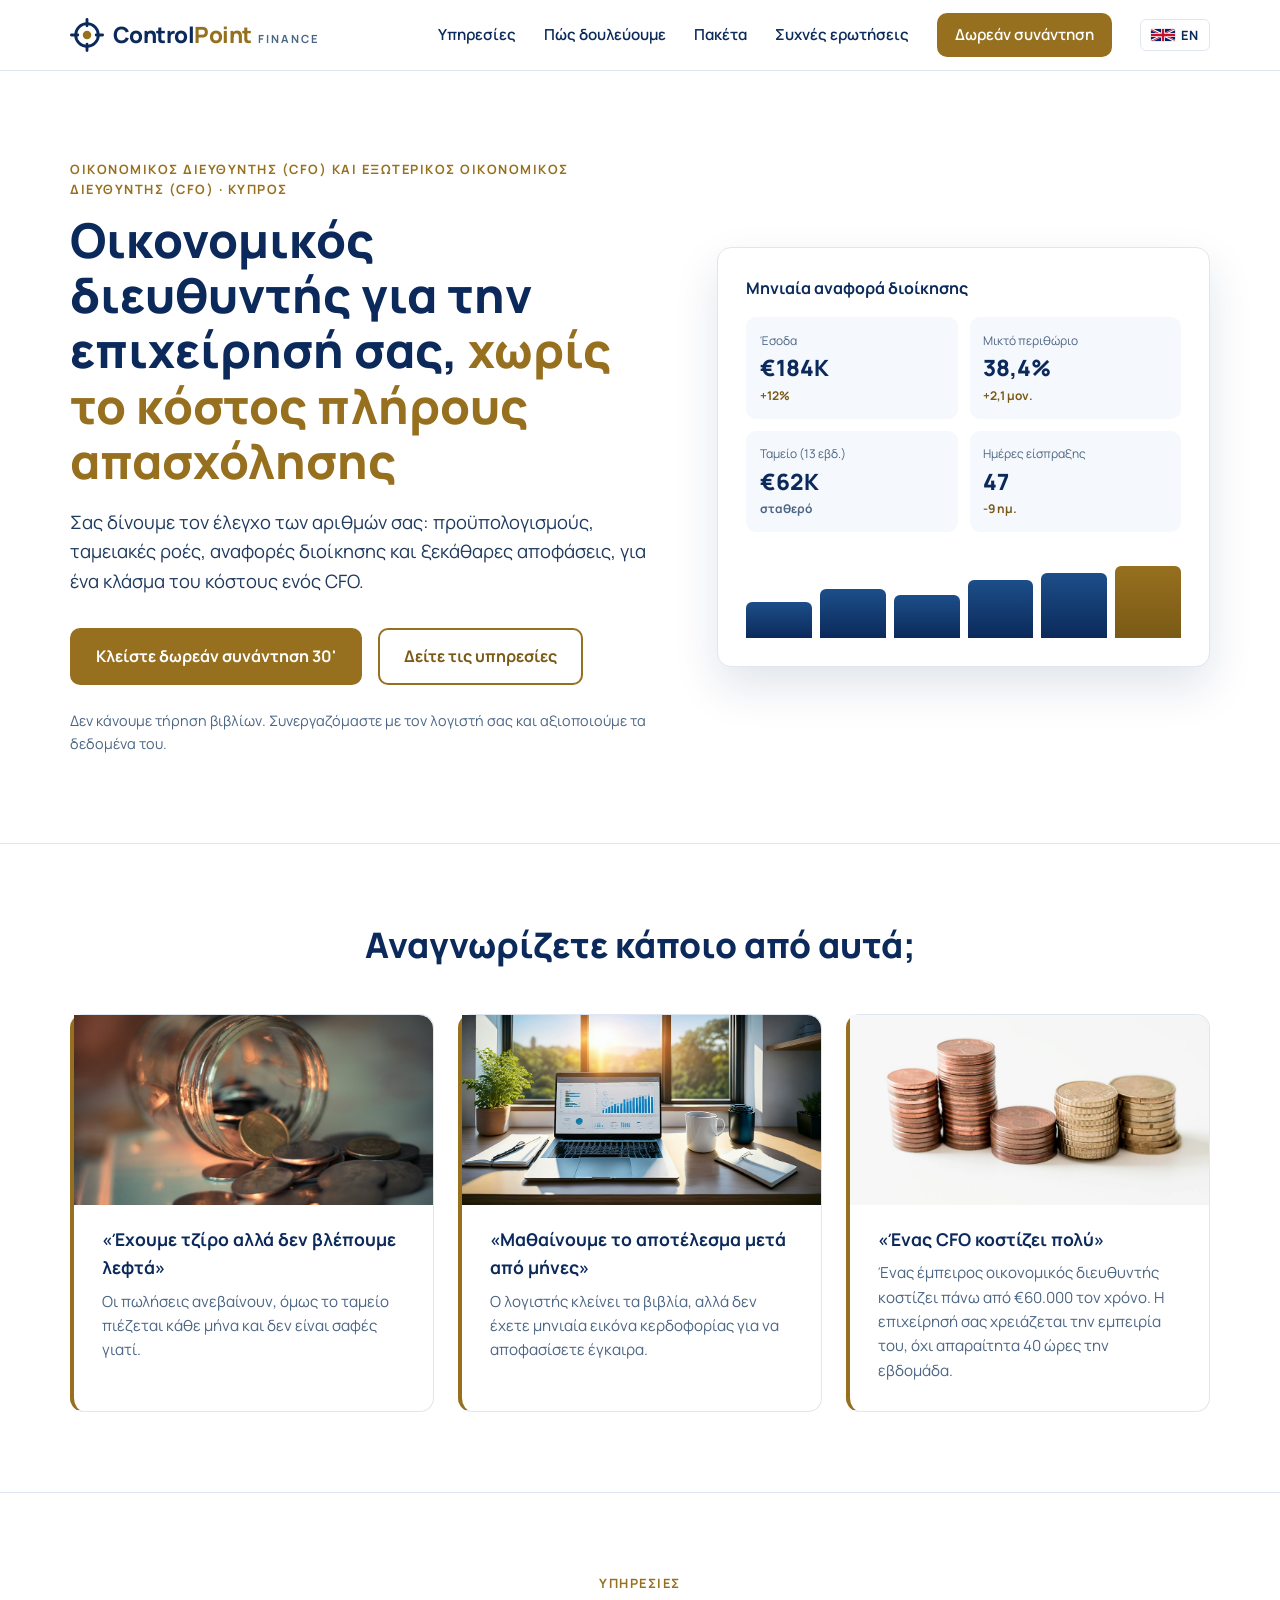
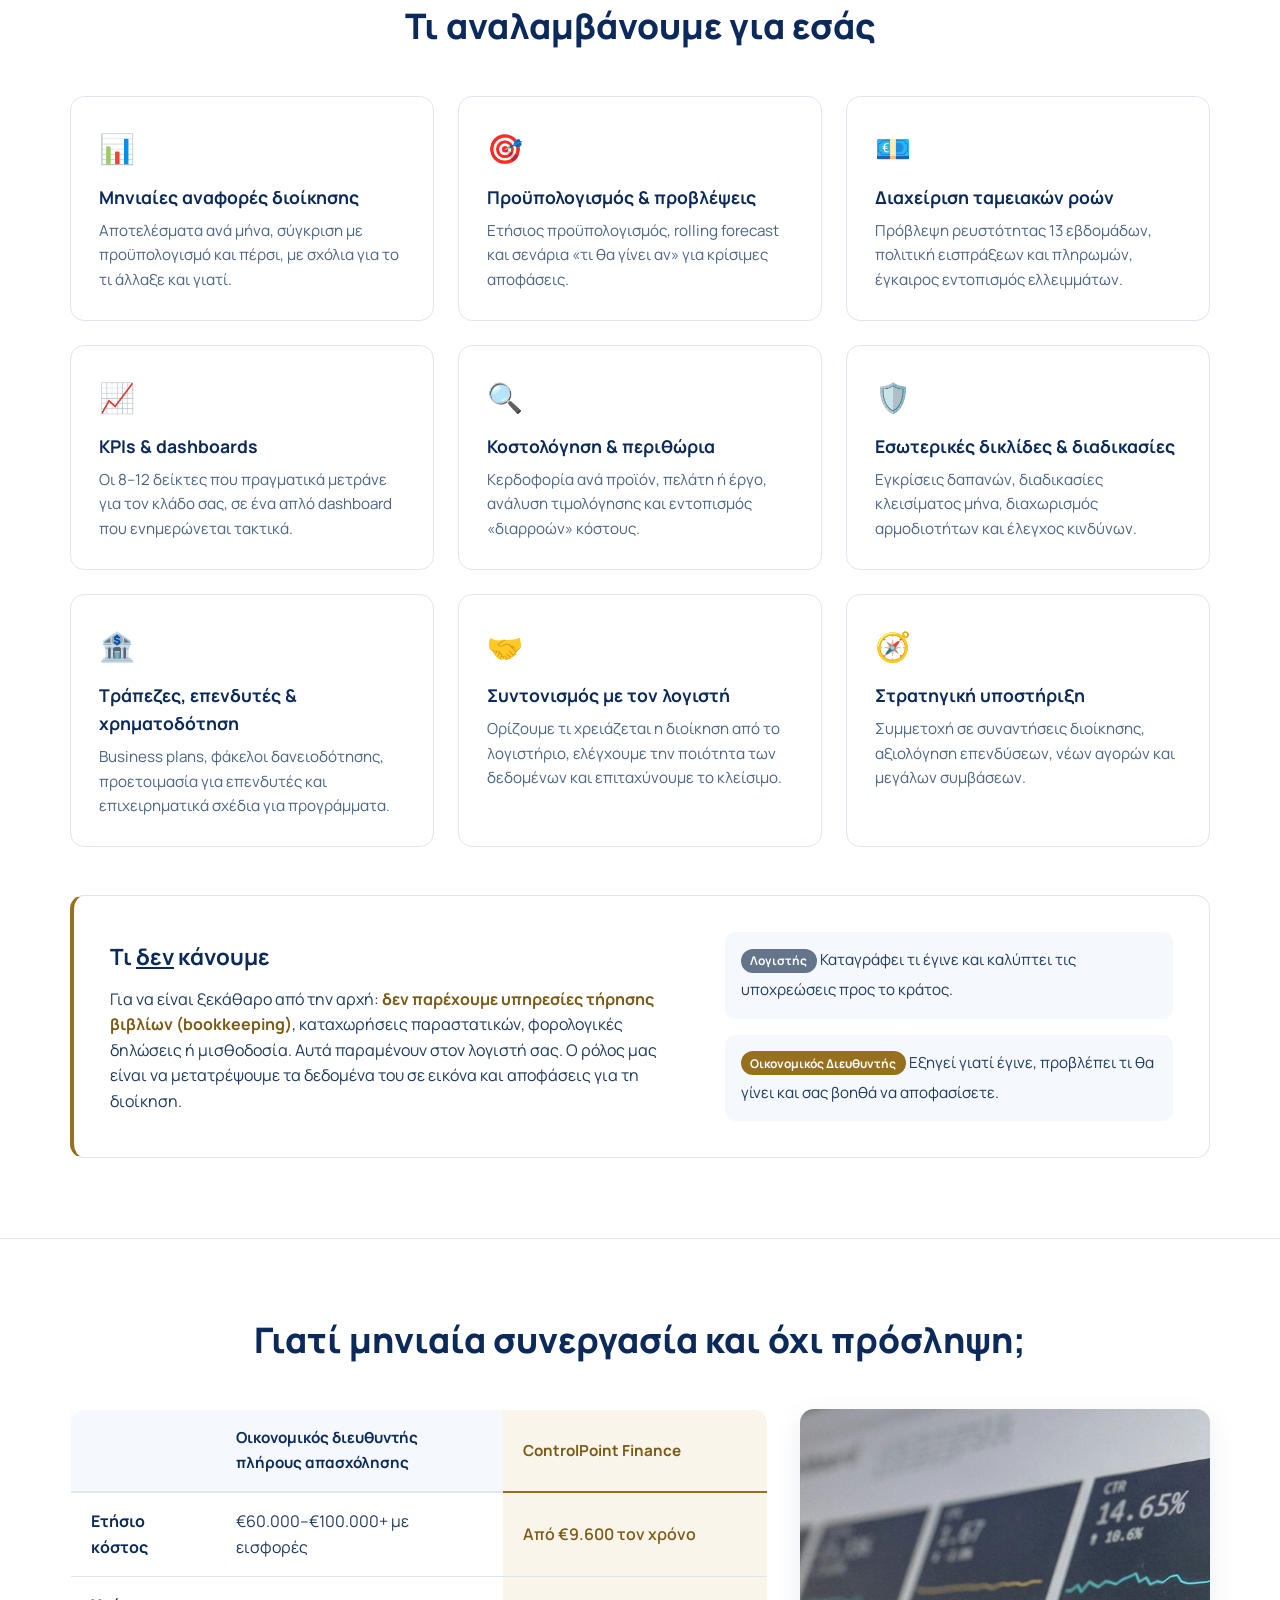
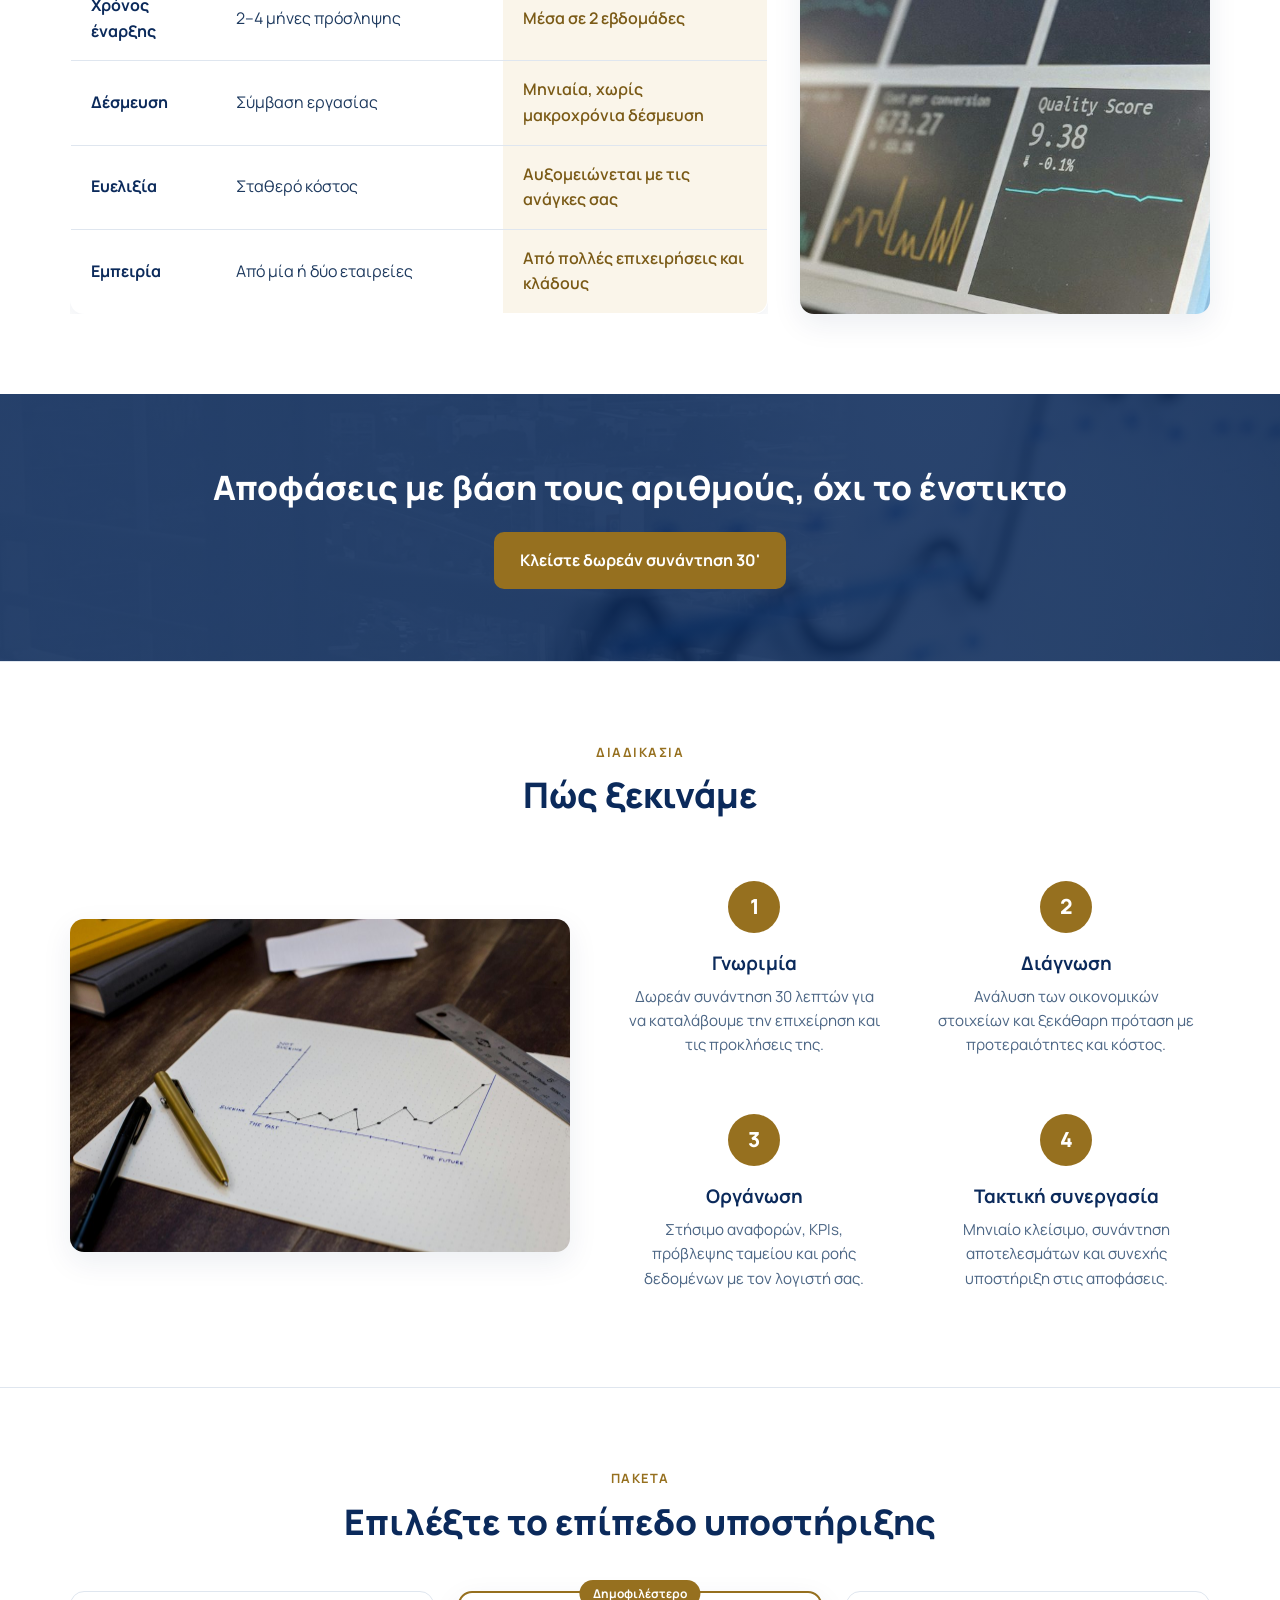
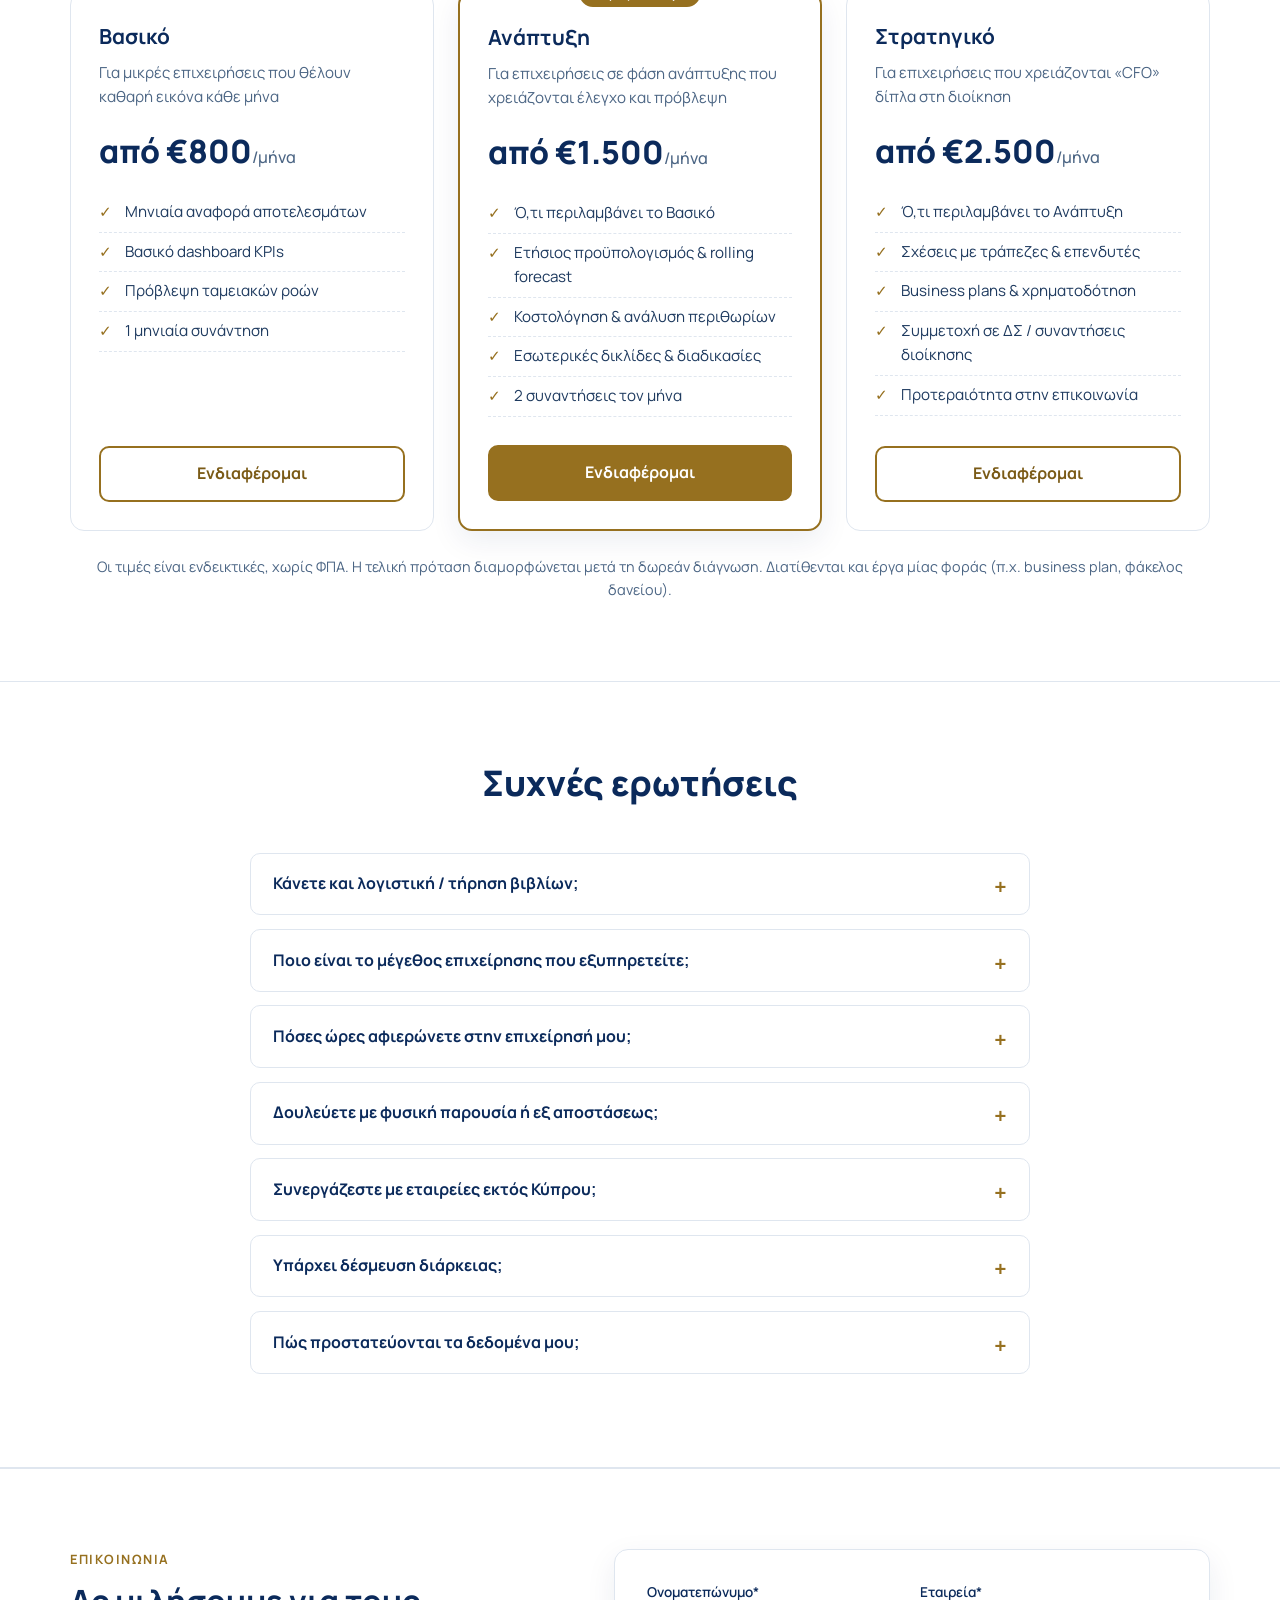
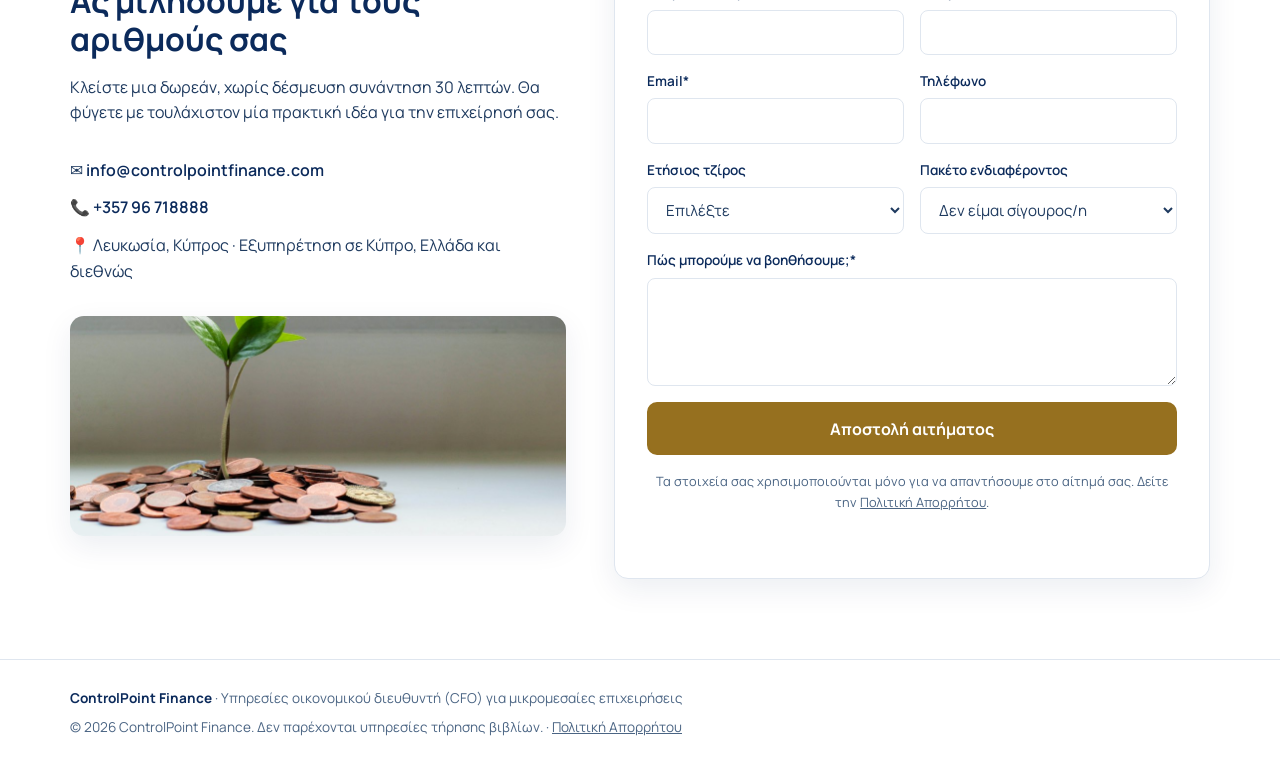
==== commit e1a4cdcd: "Add photos (Unsplash license) to homepage sections Co-authored-by: Cursor <cursoragent@cursor.com>" ====
--- a/index.html
+++ b/index.html
@@ -6,7 +6,7 @@
   <title>Εξωτερικός Οικονομικός Διευθυντής (CFO) στην Κύπρο | ControlPoint Finance</title>
   <meta name="description" content="Οικονομικός διευθυντής (CFO) και εξωτερικός οικονομικός διευθυντής για μικρομεσαίες επιχειρήσεις σε Κύπρο και Ελλάδα. Προϋπολογισμοί, ταμειακές ροές, αναφορές διοίκησης και KPIs με μηνιαία συνεργασία." />
   <link rel="icon" type="image/svg+xml" href="favicon.svg" />
-  <link rel="stylesheet" href="styles.css?v=3" />
+  <link rel="stylesheet" href="styles.css?v=4" />
   <link rel="alternate" hreflang="el" href="https://controlpointfinance.com/" />
   <link rel="alternate" hreflang="en" href="https://controlpointfinance.com/en/" />
   <link rel="alternate" hreflang="x-default" href="https://controlpointfinance.com/en/" />
@@ -93,14 +93,17 @@
         <h2 class="section-title">Αναγνωρίζετε κάποιο από αυτά;</h2>
         <div class="grid grid-3">
           <div class="card problem">
+            <img class="card-photo" src="img/cash-jar.jpg" alt="Αναποδογυρισμένο βάζο με κέρματα" width="1000" height="667" loading="lazy" />
             <h3>«Έχουμε τζίρο αλλά δεν βλέπουμε λεφτά»</h3>
             <p>Οι πωλήσεις ανεβαίνουν, όμως το ταμείο πιέζεται κάθε μήνα και δεν είναι σαφές γιατί.</p>
           </div>
           <div class="card problem">
+            <img class="card-photo" src="img/monthly-chart.jpg" alt="Laptop με γραφήματα αναφοράς διοίκησης" width="1000" height="563" loading="lazy" />
             <h3>«Μαθαίνουμε το αποτέλεσμα μετά από μήνες»</h3>
             <p>Ο λογιστής κλείνει τα βιβλία, αλλά δεν έχετε μηνιαία εικόνα κερδοφορίας για να αποφασίσετε έγκαιρα.</p>
           </div>
           <div class="card problem">
+            <img class="card-photo" src="img/coins-market.jpg" alt="Στοίβες κερμάτων" width="1000" height="667" loading="lazy" />
             <h3>«Ένας CFO κοστίζει πολύ»</h3>
             <p>Ένας έμπειρος οικονομικός διευθυντής κοστίζει πάνω από €60.000 τον χρόνο. Η επιχείρησή σας χρειάζεται την εμπειρία του, όχι απαραίτητα 40 ώρες την εβδομάδα.</p>
           </div>
@@ -178,6 +181,7 @@
     <section class="section">
       <div class="container">
         <h2 class="section-title">Γιατί μηνιαία συνεργασία και όχι πρόσληψη;</h2>
+        <div class="split">
         <div class="table-wrap">
           <table class="compare">
             <thead>
@@ -192,6 +196,16 @@
             </tbody>
           </table>
         </div>
+        <img class="side-photo" src="img/strategy-chart.jpg" alt="Οθόνη με οικονομικούς δείκτες" width="1000" height="720" loading="lazy" />
+        </div>
+      </div>
+    </section>
+
+    <!-- CTA BAND -->
+    <section class="photo-band">
+      <div class="container">
+        <h2>Αποφάσεις με βάση τους αριθμούς, όχι το ένστικτο</h2>
+        <a href="#contact" class="btn">Κλείστε δωρεάν συνάντηση 30'</a>
       </div>
     </section>
 
@@ -200,11 +214,14 @@
       <div class="container">
         <p class="eyebrow center">Διαδικασία</p>
         <h2 class="section-title">Πώς ξεκινάμε</h2>
-        <div class="grid grid-4 steps">
+        <div class="how-grid">
+        <img class="side-photo" src="img/growth-steps.jpg" alt="Σχεδιασμός με γράφημα, στυλό και χάρακα" width="1000" height="667" loading="lazy" />
+        <div class="grid grid-2 steps">
           <div class="step"><span class="step-num">1</span><h3>Γνωριμία</h3><p>Δωρεάν συνάντηση 30 λεπτών για να καταλάβουμε την επιχείρηση και τις προκλήσεις της.</p></div>
           <div class="step"><span class="step-num">2</span><h3>Διάγνωση</h3><p>Ανάλυση των οικονομικών στοιχείων και ξεκάθαρη πρόταση με προτεραιότητες και κόστος.</p></div>
           <div class="step"><span class="step-num">3</span><h3>Οργάνωση</h3><p>Στήσιμο αναφορών, KPIs, πρόβλεψης ταμείου και ροής δεδομένων με τον λογιστή σας.</p></div>
           <div class="step"><span class="step-num">4</span><h3>Τακτική συνεργασία</h3><p>Μηνιαίο κλείσιμο, συνάντηση αποτελεσμάτων και συνεχής υποστήριξη στις αποφάσεις.</p></div>
+        </div>
         </div>
       </div>
     </section>
@@ -306,6 +323,7 @@
             <li>📞 <a href="tel:+35796718888">+357 96 718888</a></li>
             <li>📍 Λευκωσία, Κύπρος · Εξυπηρέτηση σε Κύπρο, Ελλάδα και διεθνώς</li>
           </ul>
+          <img class="side-photo contact-photo" src="img/growth-plant.jpg" alt="Φυτό που φυτρώνει μέσα από κέρματα" width="1000" height="667" loading="lazy" />
         </div>
         <form class="contact-form" id="contactForm" novalidate>
           <div class="field-row">
--- a/styles.css
+++ b/styles.css
@@ -164,6 +164,27 @@
 .card h3 { color: var(--navy); font-size: 1.1rem; margin-bottom: 0.5rem; }
 .card p { color: var(--muted); font-size: 0.95rem; }
 .problem { border-left: 4px solid var(--accent); }
+.card-photo {
+  display: block; width: calc(100% + 3.5rem); max-width: none; height: 190px; object-fit: cover;
+  margin: -1.75rem -1.75rem 1.25rem; border-radius: var(--radius) var(--radius) 0 0;
+}
+.problem .card-photo { border-top-left-radius: 0; }
+
+.side-photo {
+  display: block; width: 100%; height: 100%; min-height: 280px; object-fit: cover;
+  border-radius: var(--radius); box-shadow: var(--shadow);
+}
+.split { display: grid; grid-template-columns: 1.7fr 1fr; gap: 2rem; align-items: stretch; }
+.how-grid { display: grid; grid-template-columns: 1fr 1.2fr; gap: 2.5rem; align-items: center; }
+.how-grid .side-photo { height: auto; aspect-ratio: 3 / 2; }
+.grid-2 { grid-template-columns: repeat(2, 1fr); }
+.contact-photo { height: 220px; min-height: 0; margin-top: 2rem; object-position: center 75%; }
+
+.photo-band {
+  padding: 4.5rem 0; text-align: center; color: #fff;
+  background: linear-gradient(rgba(11, 42, 91, 0.86), rgba(11, 42, 91, 0.86)), url(img/growth-band.jpg) center / cover;
+}
+.photo-band h2 { font-size: clamp(1.5rem, 3vw, 2.1rem); font-weight: 800; line-height: 1.25; margin-bottom: 1.5rem; }
 .icon { font-size: 1.8rem; margin-bottom: 0.75rem; }
 
 /* Not doing */
@@ -276,7 +297,8 @@
 
 /* Responsive */
 @media (max-width: 960px) {
-  .hero-grid, .contact-grid, .not-doing { grid-template-columns: 1fr; }
+  .hero-grid, .contact-grid, .not-doing, .split, .how-grid { grid-template-columns: 1fr; }
+  .split .side-photo { height: 240px; min-height: 0; }
   .grid-3 { grid-template-columns: repeat(2, 1fr); }
   .grid-4 { grid-template-columns: repeat(2, 1fr); }
   .featured { order: -1; }
@@ -298,7 +320,7 @@
   .nav.nav-static a { width: auto; padding: 0; }
   .nav a { padding: 1rem; width: 100%; text-align: center; }
   .nav .btn { width: auto; margin: 0.5rem 0 1rem; }
-  .grid-3, .grid-4, .field-row { grid-template-columns: 1fr; }
+  .grid-2, .grid-3, .grid-4, .field-row { grid-template-columns: 1fr; }
   .hero { padding: 3.5rem 0; }
   .section { padding: 3.5rem 0; }
 }
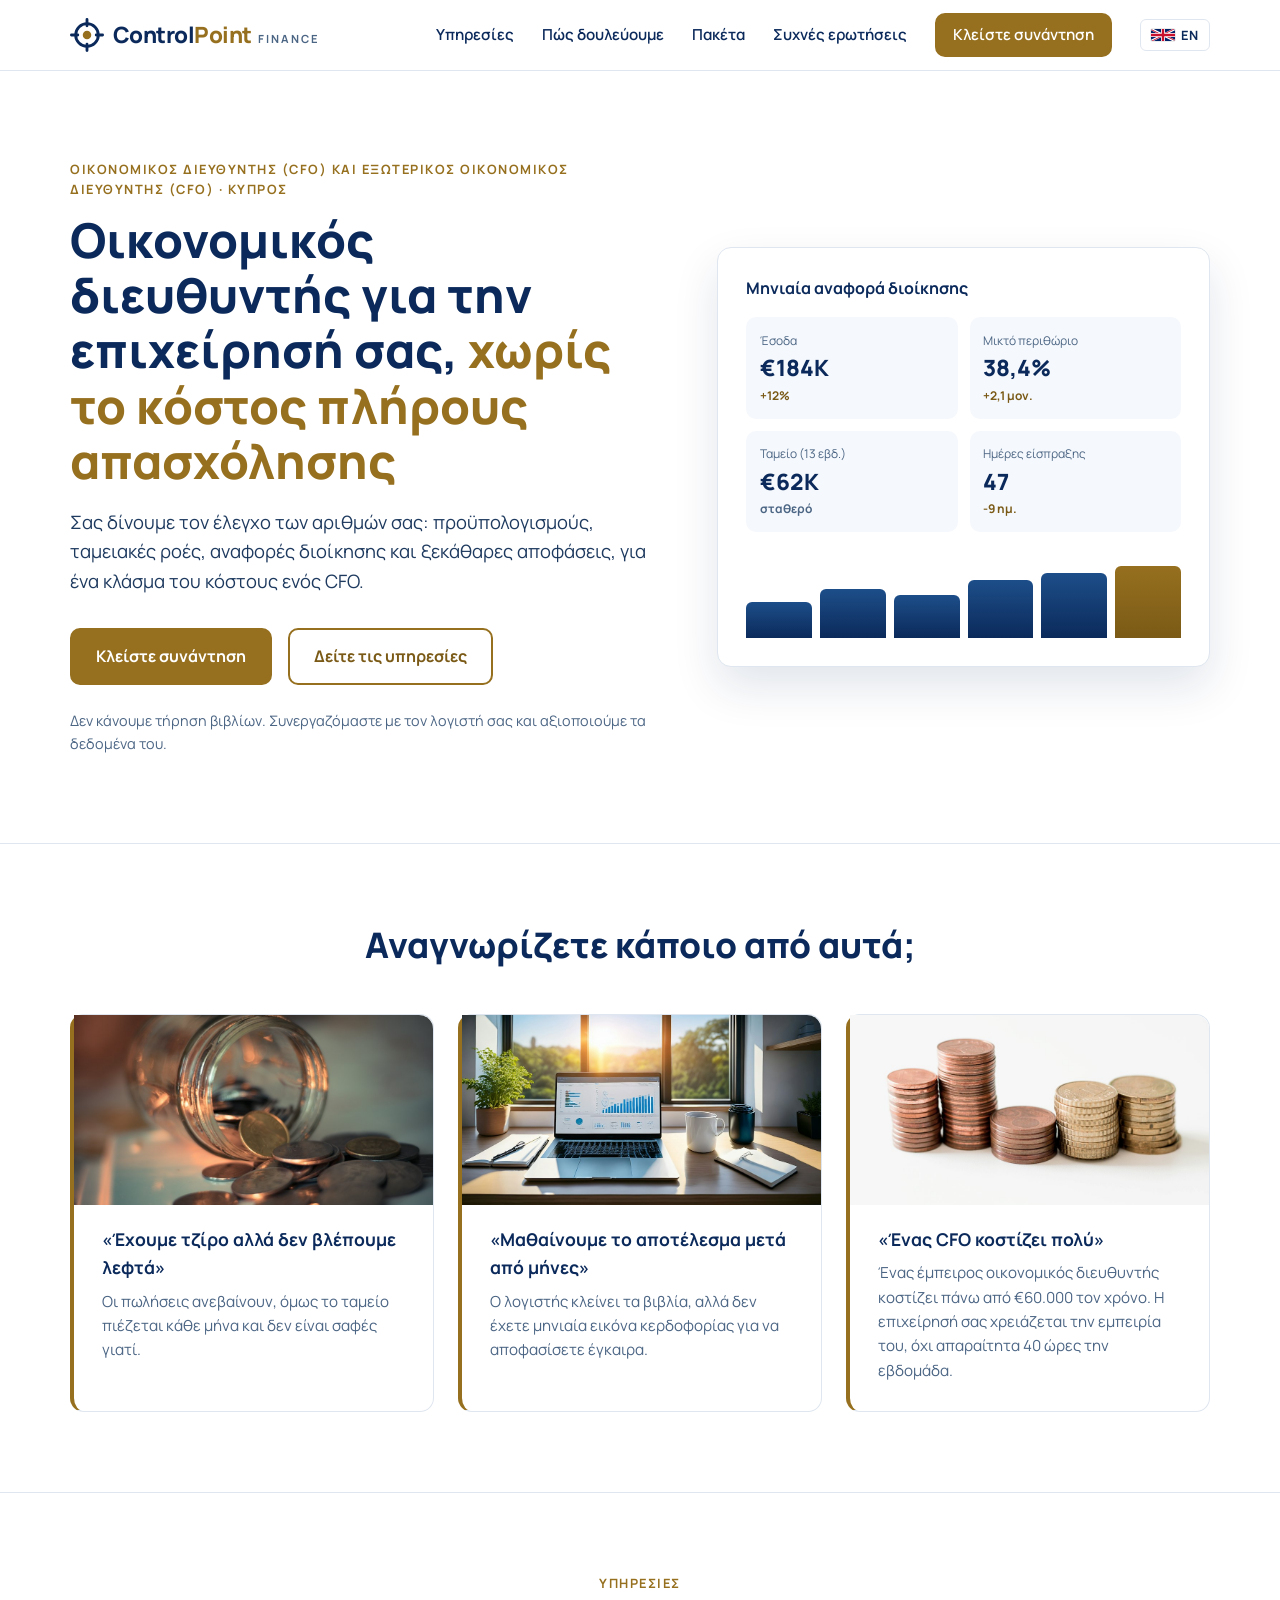
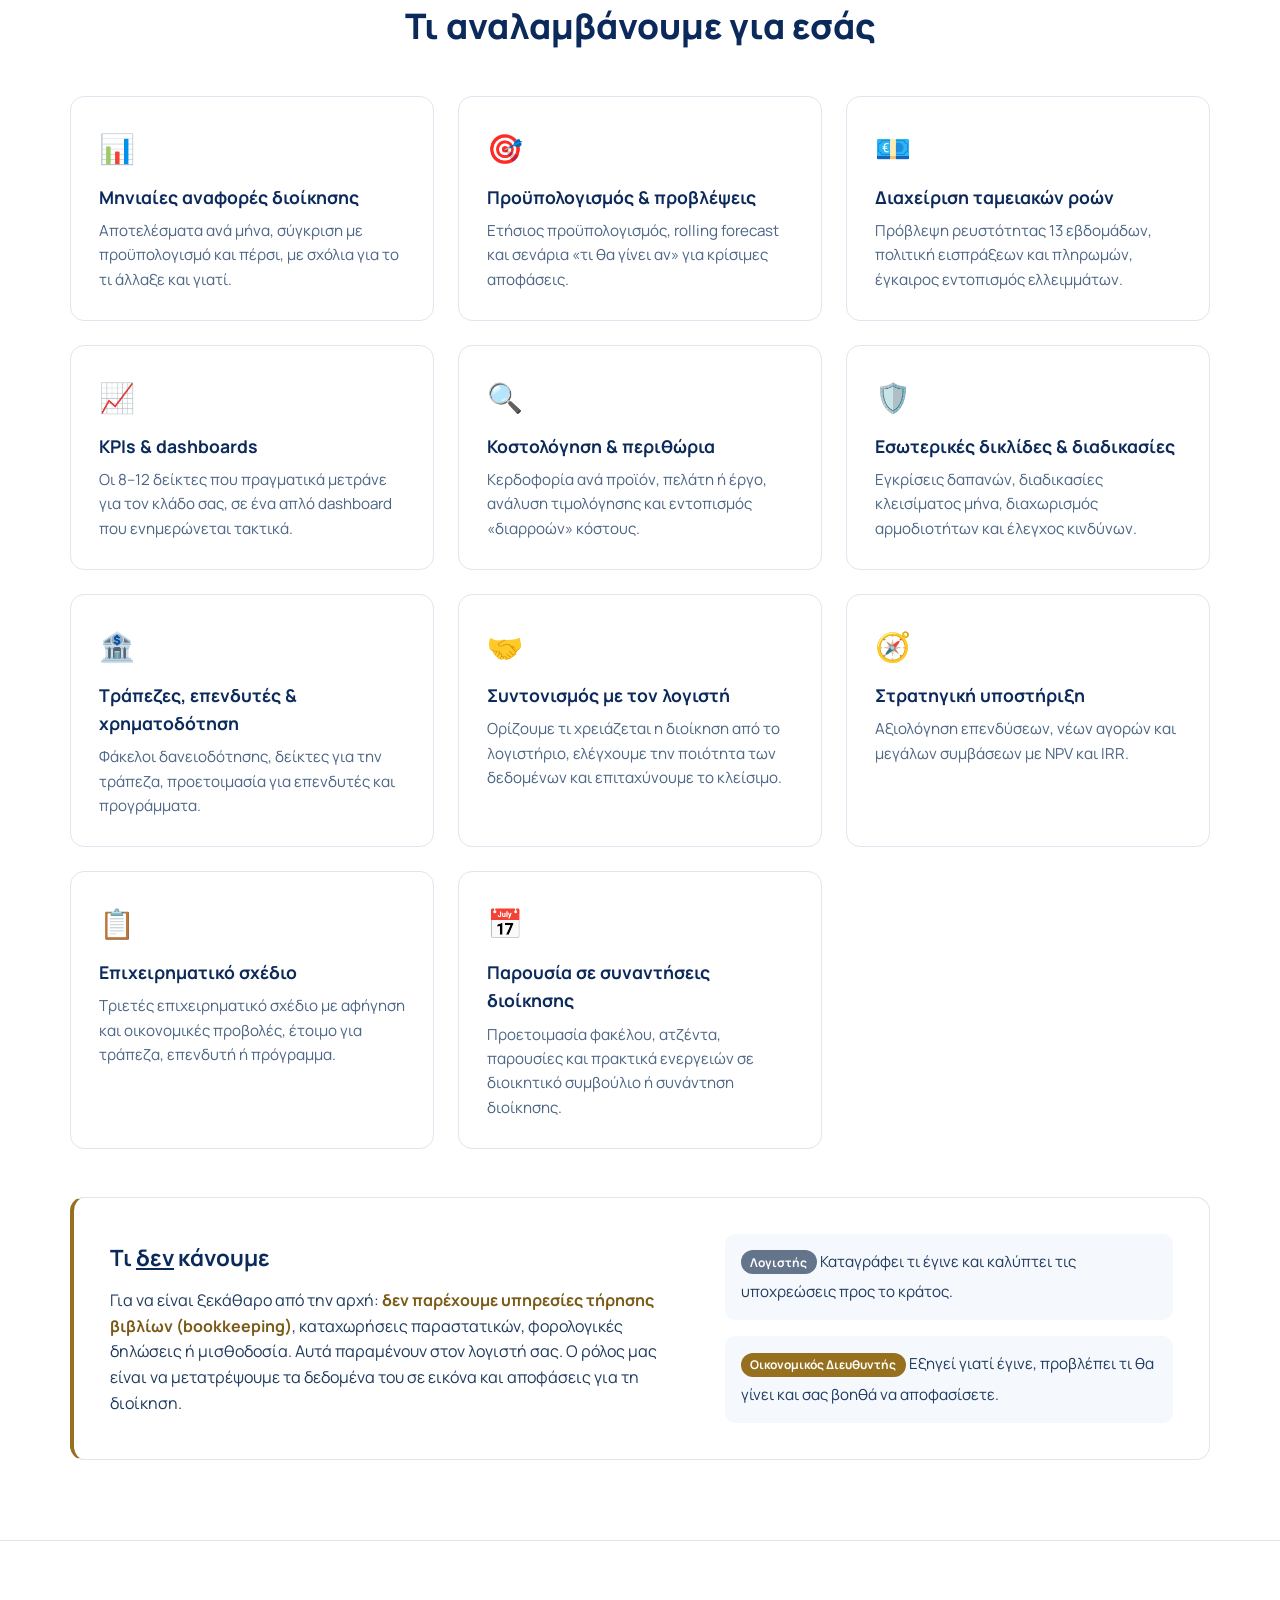
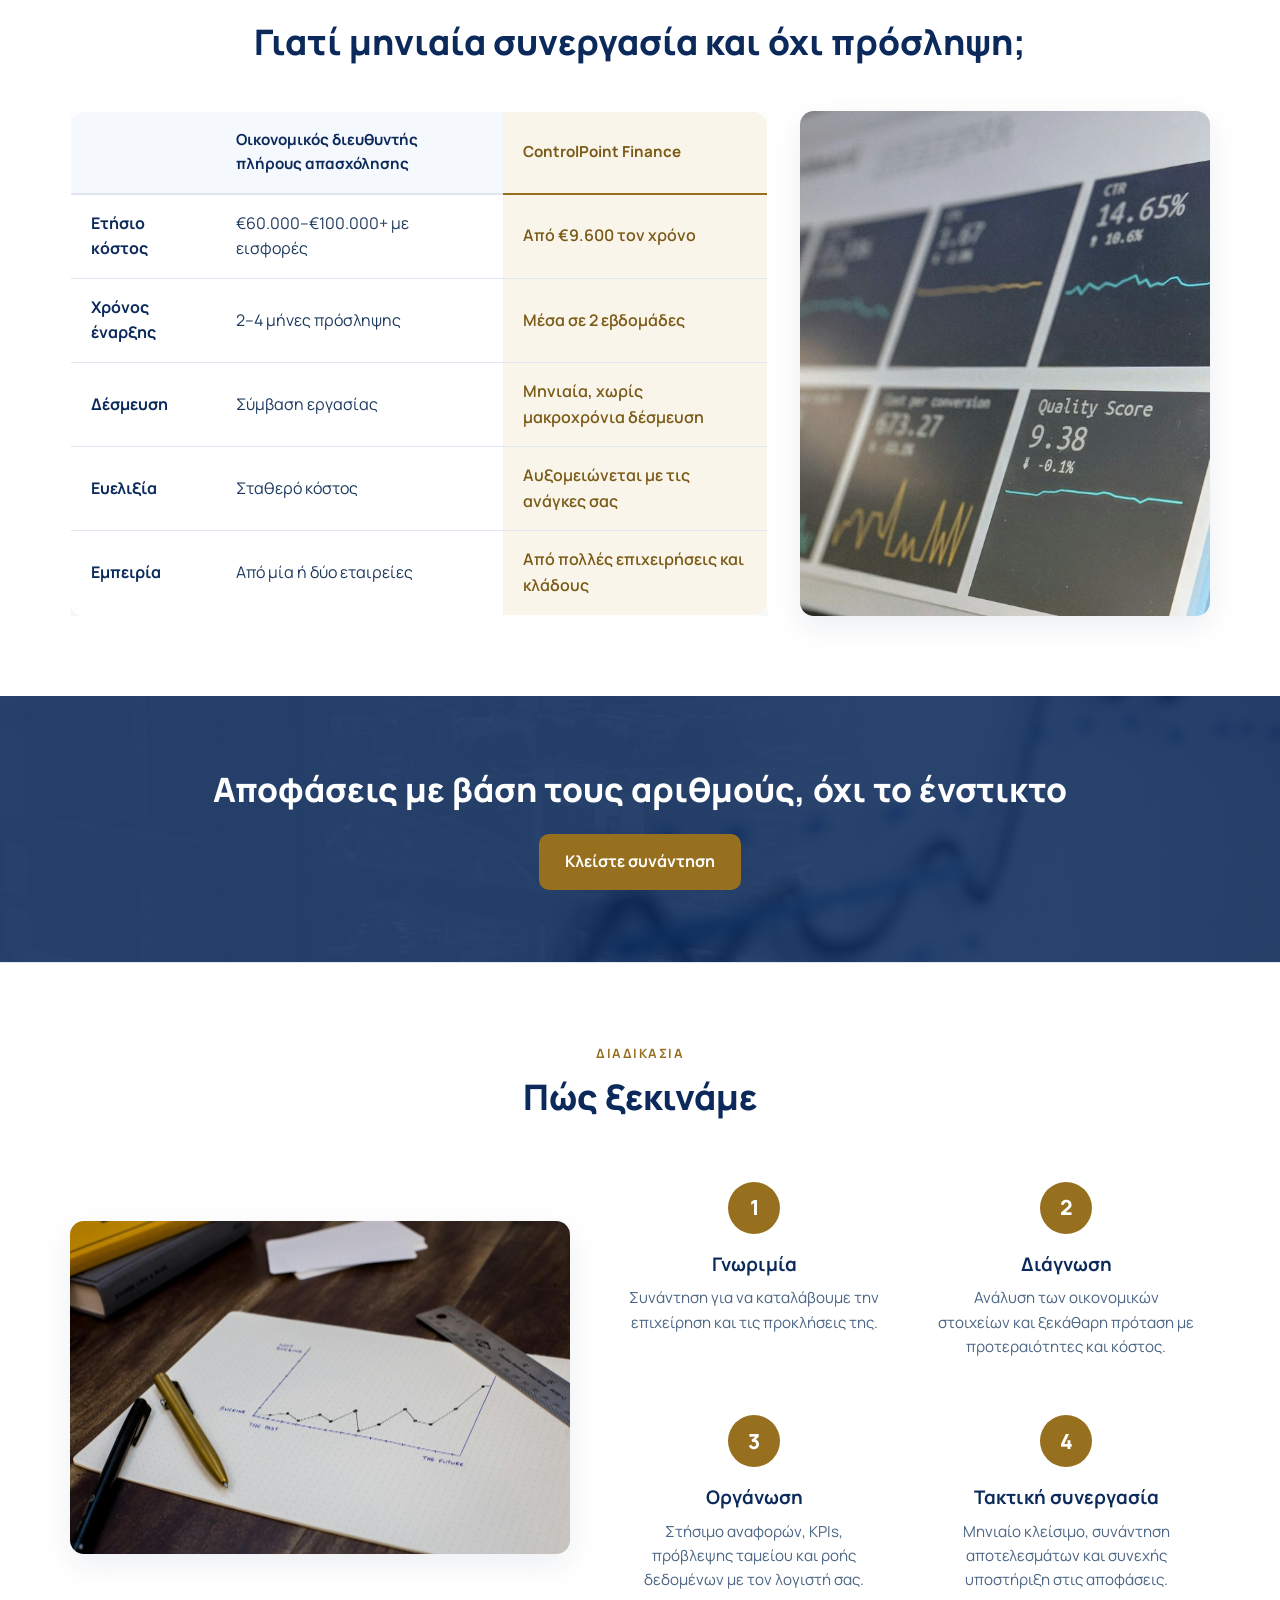
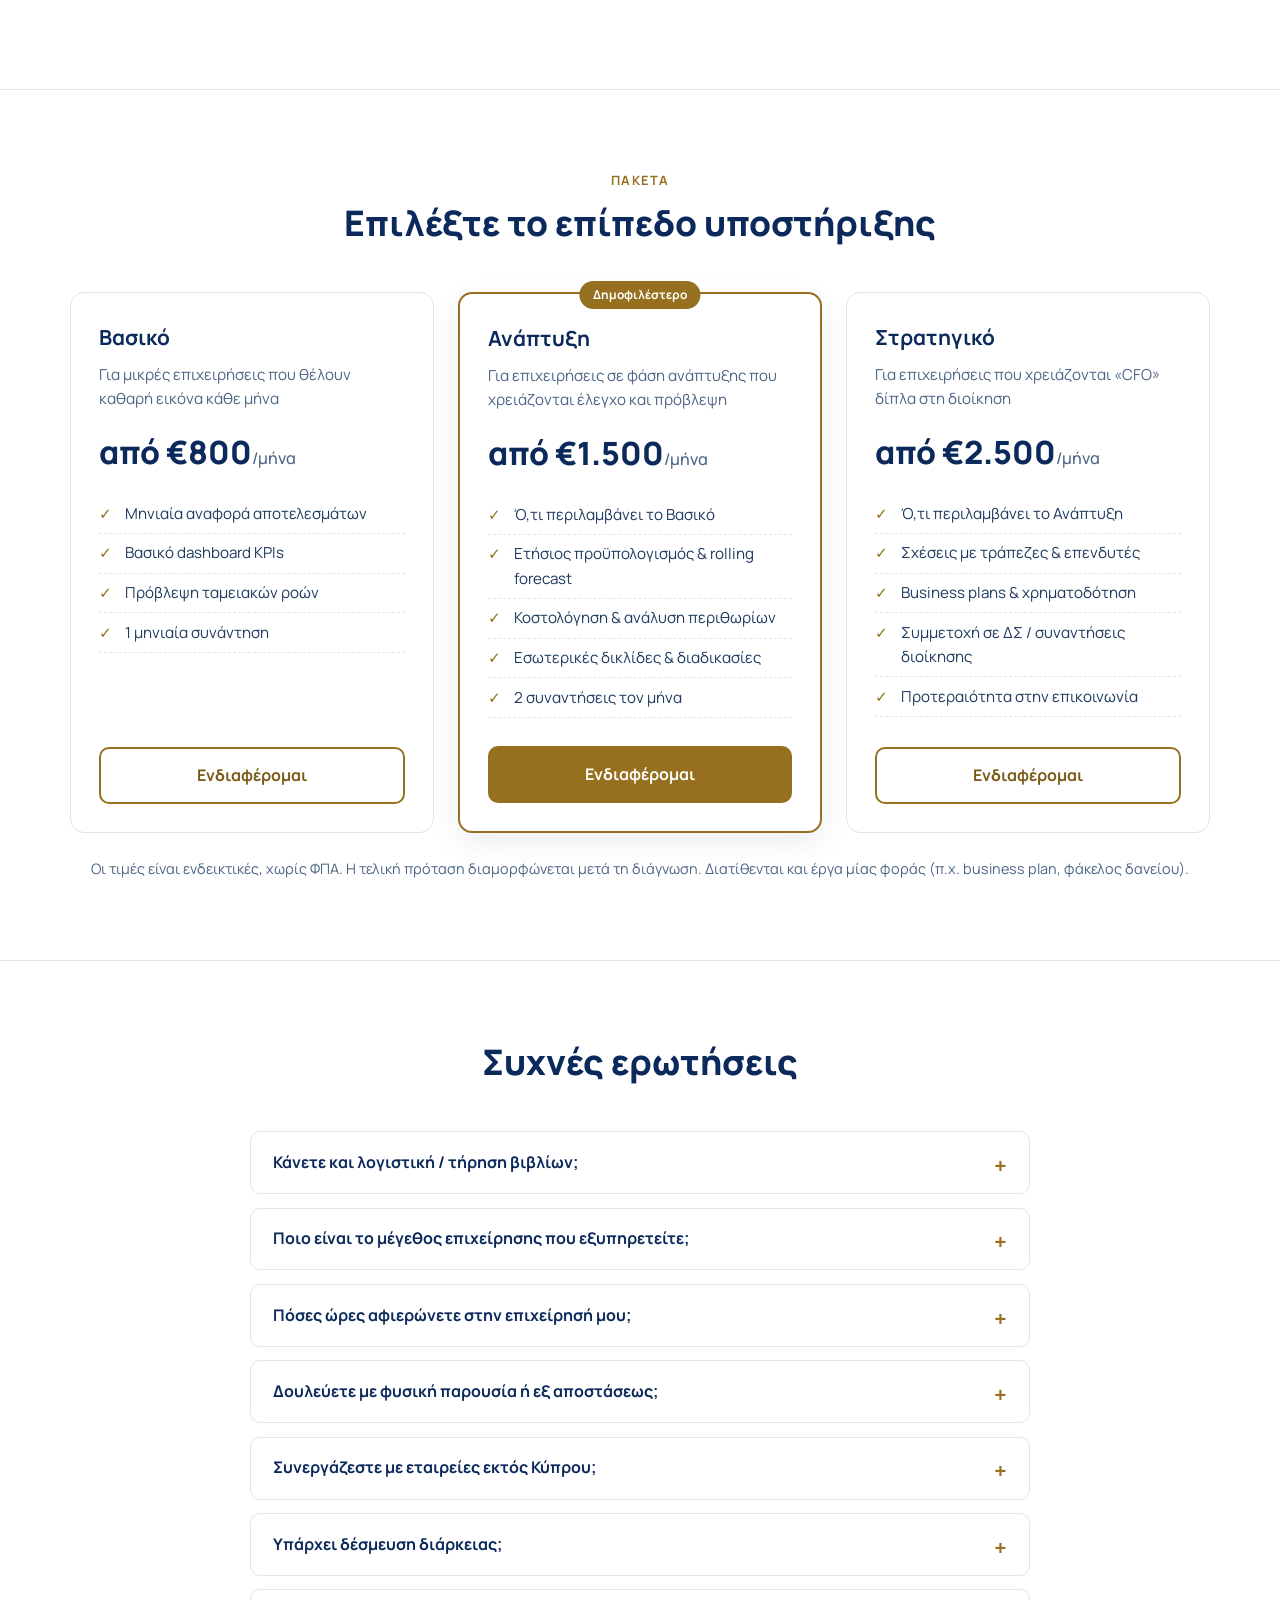
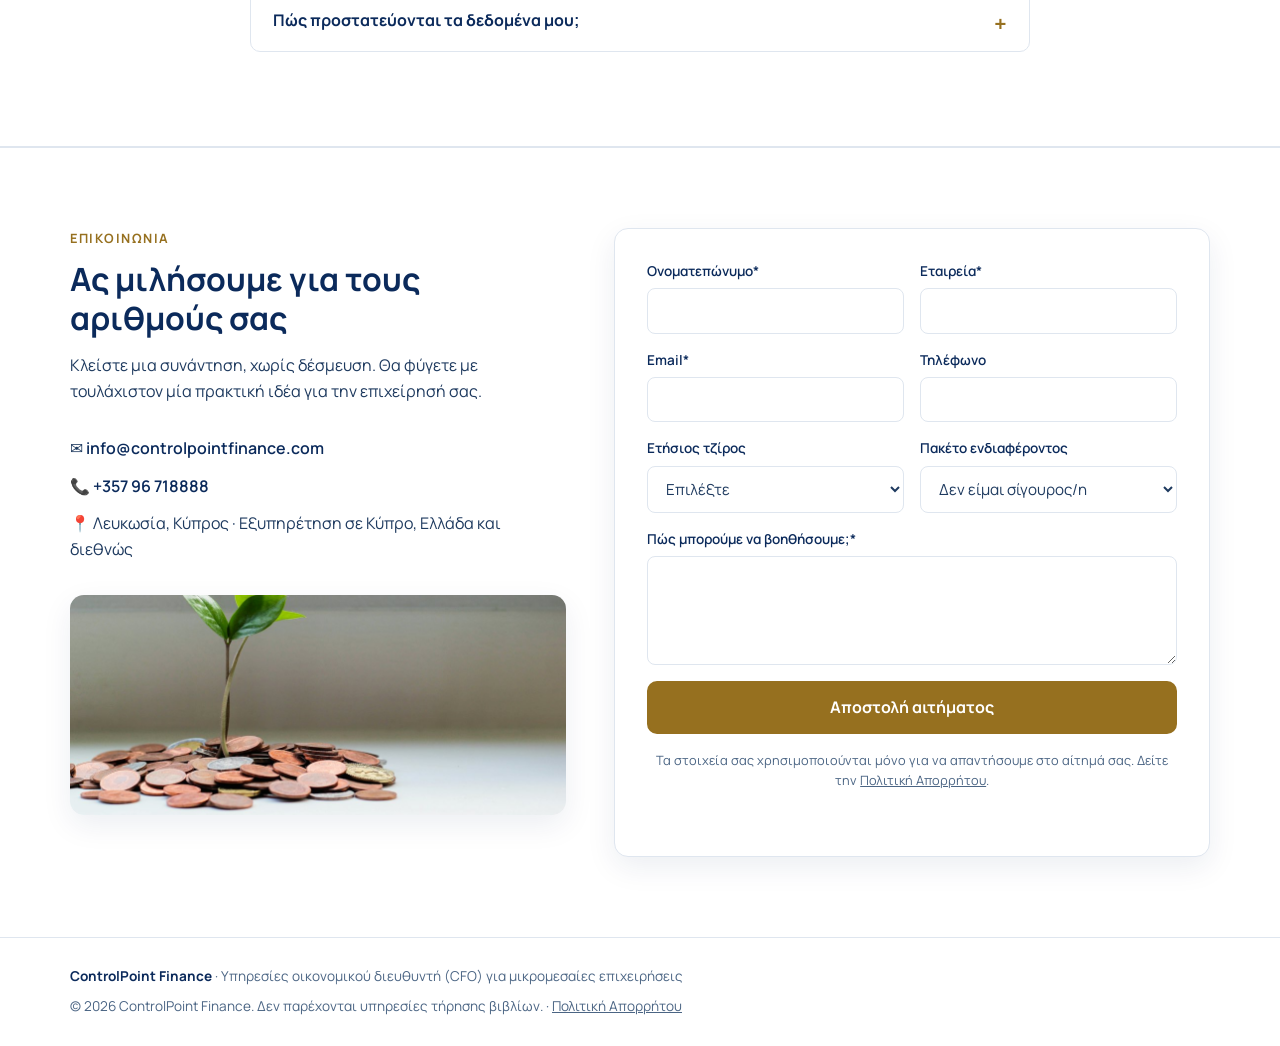
==== commit 04caf543: "Drop free 30-minute meeting wording from CTAs and related copy. Co-authored-by: Cursor <cursoragent@" ====
--- a/index.html
+++ b/index.html
@@ -49,7 +49,7 @@
         <a href="#how">Πώς δουλεύουμε</a>
         <a href="#pricing">Πακέτα</a>
         <a href="#faq">Συχνές ερωτήσεις</a>
-        <a href="#contact" class="btn btn-small">Δωρεάν συνάντηση</a>
+        <a href="#contact" class="btn btn-small">Κλείστε συνάντηση</a>
         <a href="en/" class="lang-switch" hreflang="en" lang="en" title="English"><img src="flags/gb.svg" alt="" width="20" height="10" />EN</a>
       </nav>
     </div>
@@ -64,7 +64,7 @@
           <h1>Οικονομικός διευθυντής για την επιχείρησή σας, <span class="accent">χωρίς το κόστος πλήρους απασχόλησης</span></h1>
           <p class="lead">Σας δίνουμε τον έλεγχο των αριθμών σας: προϋπολογισμούς, ταμειακές ροές, αναφορές διοίκησης και ξεκάθαρες αποφάσεις, για ένα κλάσμα του κόστους ενός CFO.</p>
           <div class="hero-actions">
-            <a href="#contact" class="btn">Κλείστε δωρεάν συνάντηση 30'</a>
+            <a href="#contact" class="btn">Κλείστε συνάντηση</a>
             <a href="#services" class="btn btn-ghost">Δείτε τις υπηρεσίες</a>
           </div>
           <p class="note">Δεν κάνουμε τήρηση βιβλίων. Συνεργαζόμαστε με τον λογιστή σας και αξιοποιούμε τα δεδομένα του.</p>
@@ -150,7 +150,7 @@
           <div class="card service">
             <div class="icon">🏦</div>
             <h3>Τράπεζες, επενδυτές &amp; χρηματοδότηση</h3>
-            <p>Business plans, φάκελοι δανειοδότησης, προετοιμασία για επενδυτές και επιχειρηματικά σχέδια για προγράμματα.</p>
+            <p>Φάκελοι δανειοδότησης, δείκτες για την τράπεζα, προετοιμασία για επενδυτές και προγράμματα.</p>
           </div>
           <div class="card service">
             <div class="icon">🤝</div>
@@ -160,7 +160,17 @@
           <div class="card service">
             <div class="icon">🧭</div>
             <h3>Στρατηγική υποστήριξη</h3>
-            <p>Συμμετοχή σε συναντήσεις διοίκησης, αξιολόγηση επενδύσεων, νέων αγορών και μεγάλων συμβάσεων.</p>
+            <p>Αξιολόγηση επενδύσεων, νέων αγορών και μεγάλων συμβάσεων με NPV και IRR.</p>
+          </div>
+          <div class="card service">
+            <div class="icon">📋</div>
+            <h3>Επιχειρηματικό σχέδιο</h3>
+            <p>Τριετές επιχειρηματικό σχέδιο με αφήγηση και οικονομικές προβολές, έτοιμο για τράπεζα, επενδυτή ή πρόγραμμα.</p>
+          </div>
+          <div class="card service">
+            <div class="icon">&#128197;</div>
+            <h3>Παρουσία σε συναντήσεις διοίκησης</h3>
+            <p>Προετοιμασία φακέλου, ατζέντα, παρουσίες και πρακτικά ενεργειών σε διοικητικό συμβούλιο ή συνάντηση διοίκησης.</p>
           </div>
         </div>
 
@@ -205,7 +215,7 @@
     <section class="photo-band">
       <div class="container">
         <h2>Αποφάσεις με βάση τους αριθμούς, όχι το ένστικτο</h2>
-        <a href="#contact" class="btn">Κλείστε δωρεάν συνάντηση 30'</a>
+        <a href="#contact" class="btn">Κλείστε συνάντηση</a>
       </div>
     </section>
 
@@ -217,7 +227,7 @@
         <div class="how-grid">
         <img class="side-photo" src="img/growth-steps.jpg" alt="Σχεδιασμός με γράφημα, στυλό και χάρακα" width="1000" height="667" loading="lazy" />
         <div class="grid grid-2 steps">
-          <div class="step"><span class="step-num">1</span><h3>Γνωριμία</h3><p>Δωρεάν συνάντηση 30 λεπτών για να καταλάβουμε την επιχείρηση και τις προκλήσεις της.</p></div>
+          <div class="step"><span class="step-num">1</span><h3>Γνωριμία</h3><p>Συνάντηση για να καταλάβουμε την επιχείρηση και τις προκλήσεις της.</p></div>
           <div class="step"><span class="step-num">2</span><h3>Διάγνωση</h3><p>Ανάλυση των οικονομικών στοιχείων και ξεκάθαρη πρόταση με προτεραιότητες και κόστος.</p></div>
           <div class="step"><span class="step-num">3</span><h3>Οργάνωση</h3><p>Στήσιμο αναφορών, KPIs, πρόβλεψης ταμείου και ροής δεδομένων με τον λογιστή σας.</p></div>
           <div class="step"><span class="step-num">4</span><h3>Τακτική συνεργασία</h3><p>Μηνιαίο κλείσιμο, συνάντηση αποτελεσμάτων και συνεχής υποστήριξη στις αποφάσεις.</p></div>
@@ -272,7 +282,7 @@
             <a href="#contact" class="btn btn-ghost btn-block" data-plan="Στρατηγικό">Ενδιαφέρομαι</a>
           </div>
         </div>
-        <p class="note center">Οι τιμές είναι ενδεικτικές, χωρίς ΦΠΑ. Η τελική πρόταση διαμορφώνεται μετά τη δωρεάν διάγνωση. Διατίθενται και έργα μίας φοράς (π.χ. business plan, φάκελος δανείου).</p>
+        <p class="note center">Οι τιμές είναι ενδεικτικές, χωρίς ΦΠΑ. Η τελική πρόταση διαμορφώνεται μετά τη διάγνωση. Διατίθενται και έργα μίας φοράς (π.χ. business plan, φάκελος δανείου).</p>
       </div>
     </section>
 
@@ -317,7 +327,7 @@
         <div>
           <p class="eyebrow">Επικοινωνία</p>
           <h2>Ας μιλήσουμε για τους αριθμούς σας</h2>
-          <p>Κλείστε μια δωρεάν, χωρίς δέσμευση συνάντηση 30 λεπτών. Θα φύγετε με τουλάχιστον μία πρακτική ιδέα για την επιχείρησή σας.</p>
+          <p>Κλείστε μια συνάντηση, χωρίς δέσμευση. Θα φύγετε με τουλάχιστον μία πρακτική ιδέα για την επιχείρησή σας.</p>
           <ul class="contact-info">
             <li>✉️ <a href="mailto:info@controlpointfinance.com">info@controlpointfinance.com</a></li>
             <li>📞 <a href="tel:+35796718888">+357 96 718888</a></li>
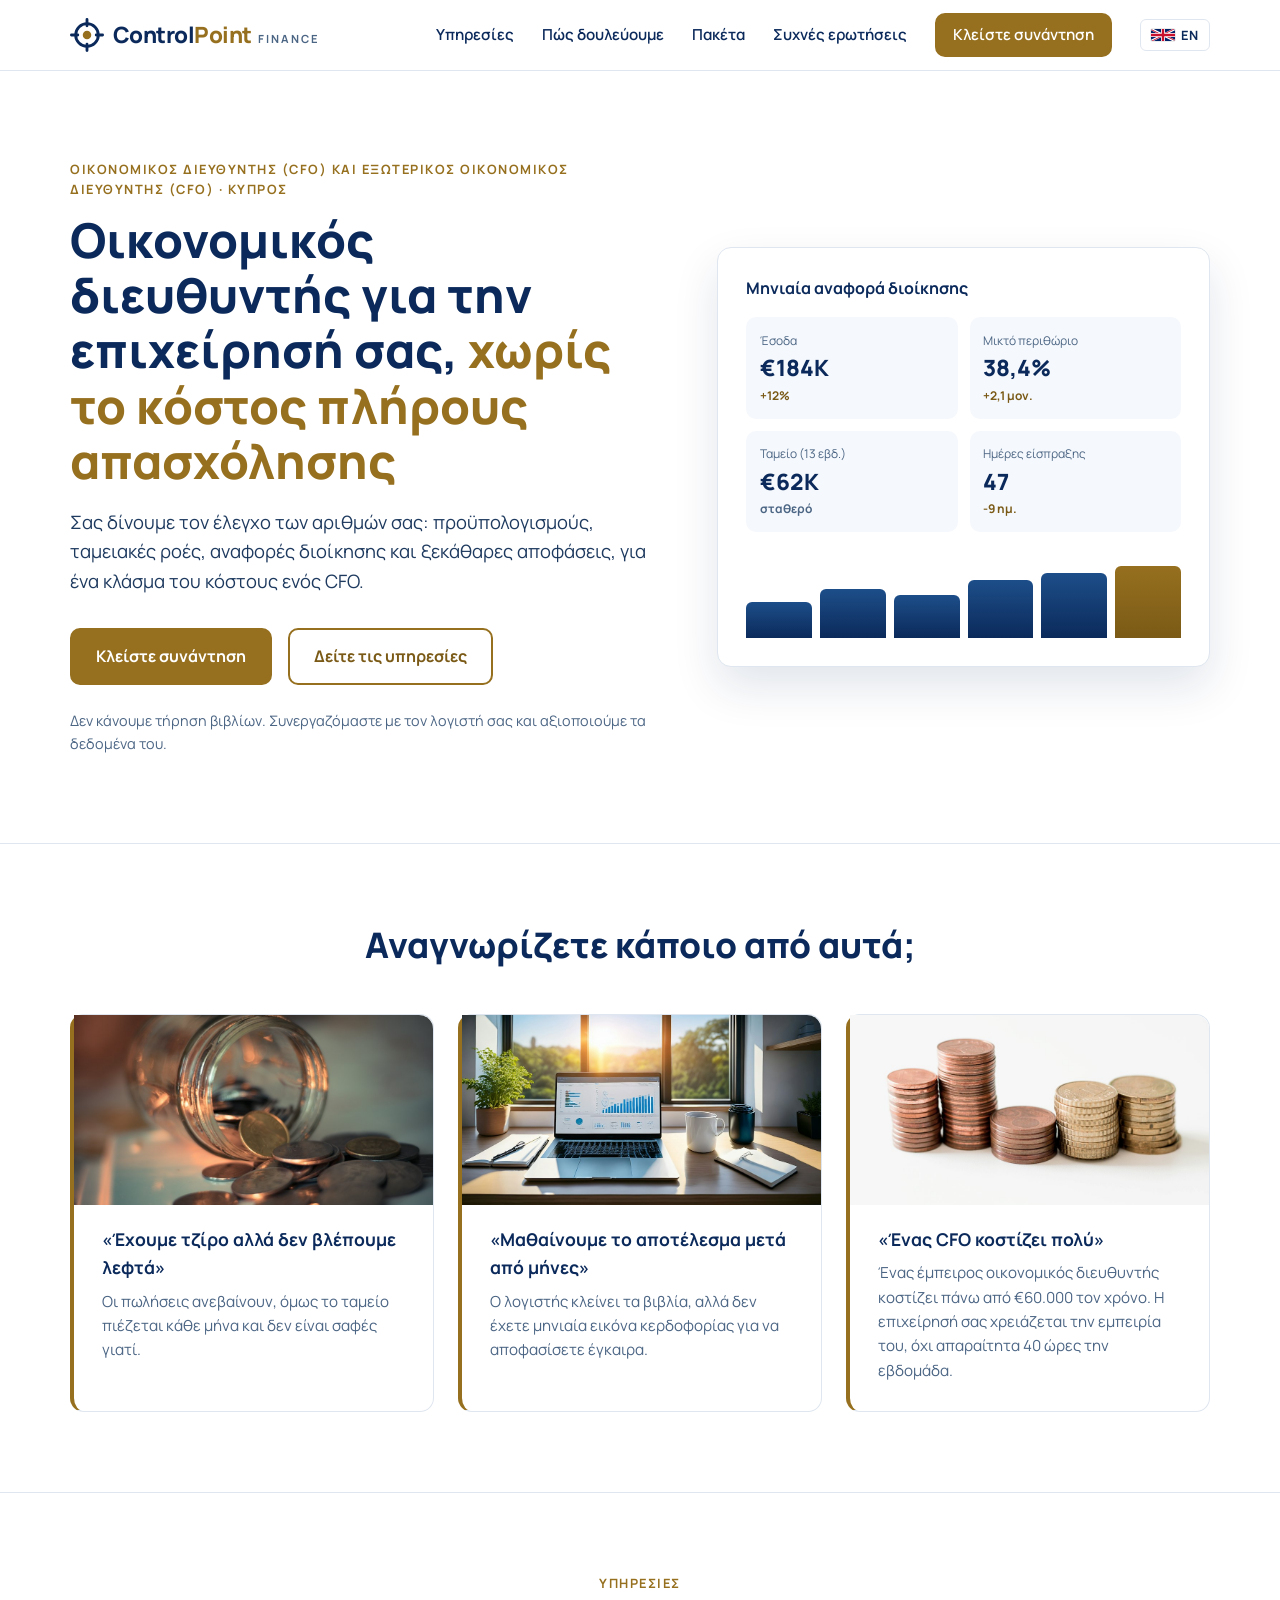
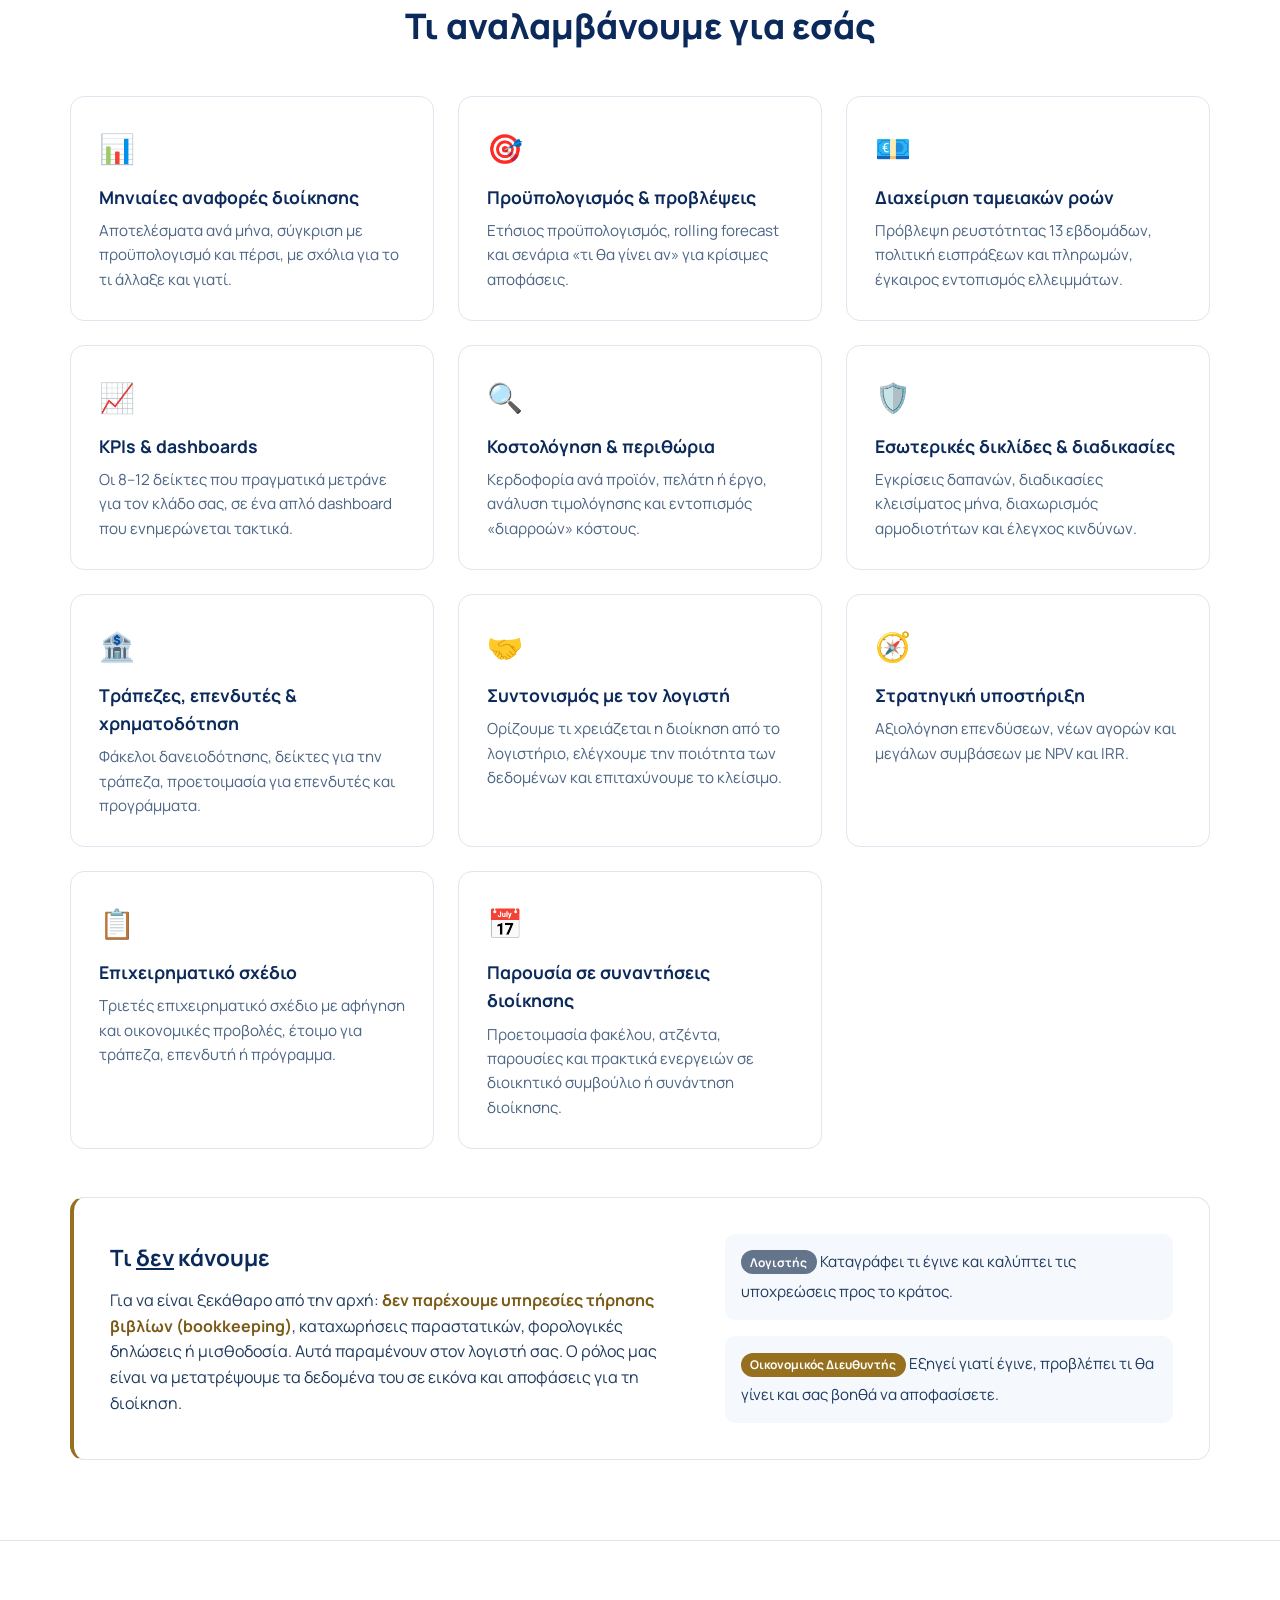
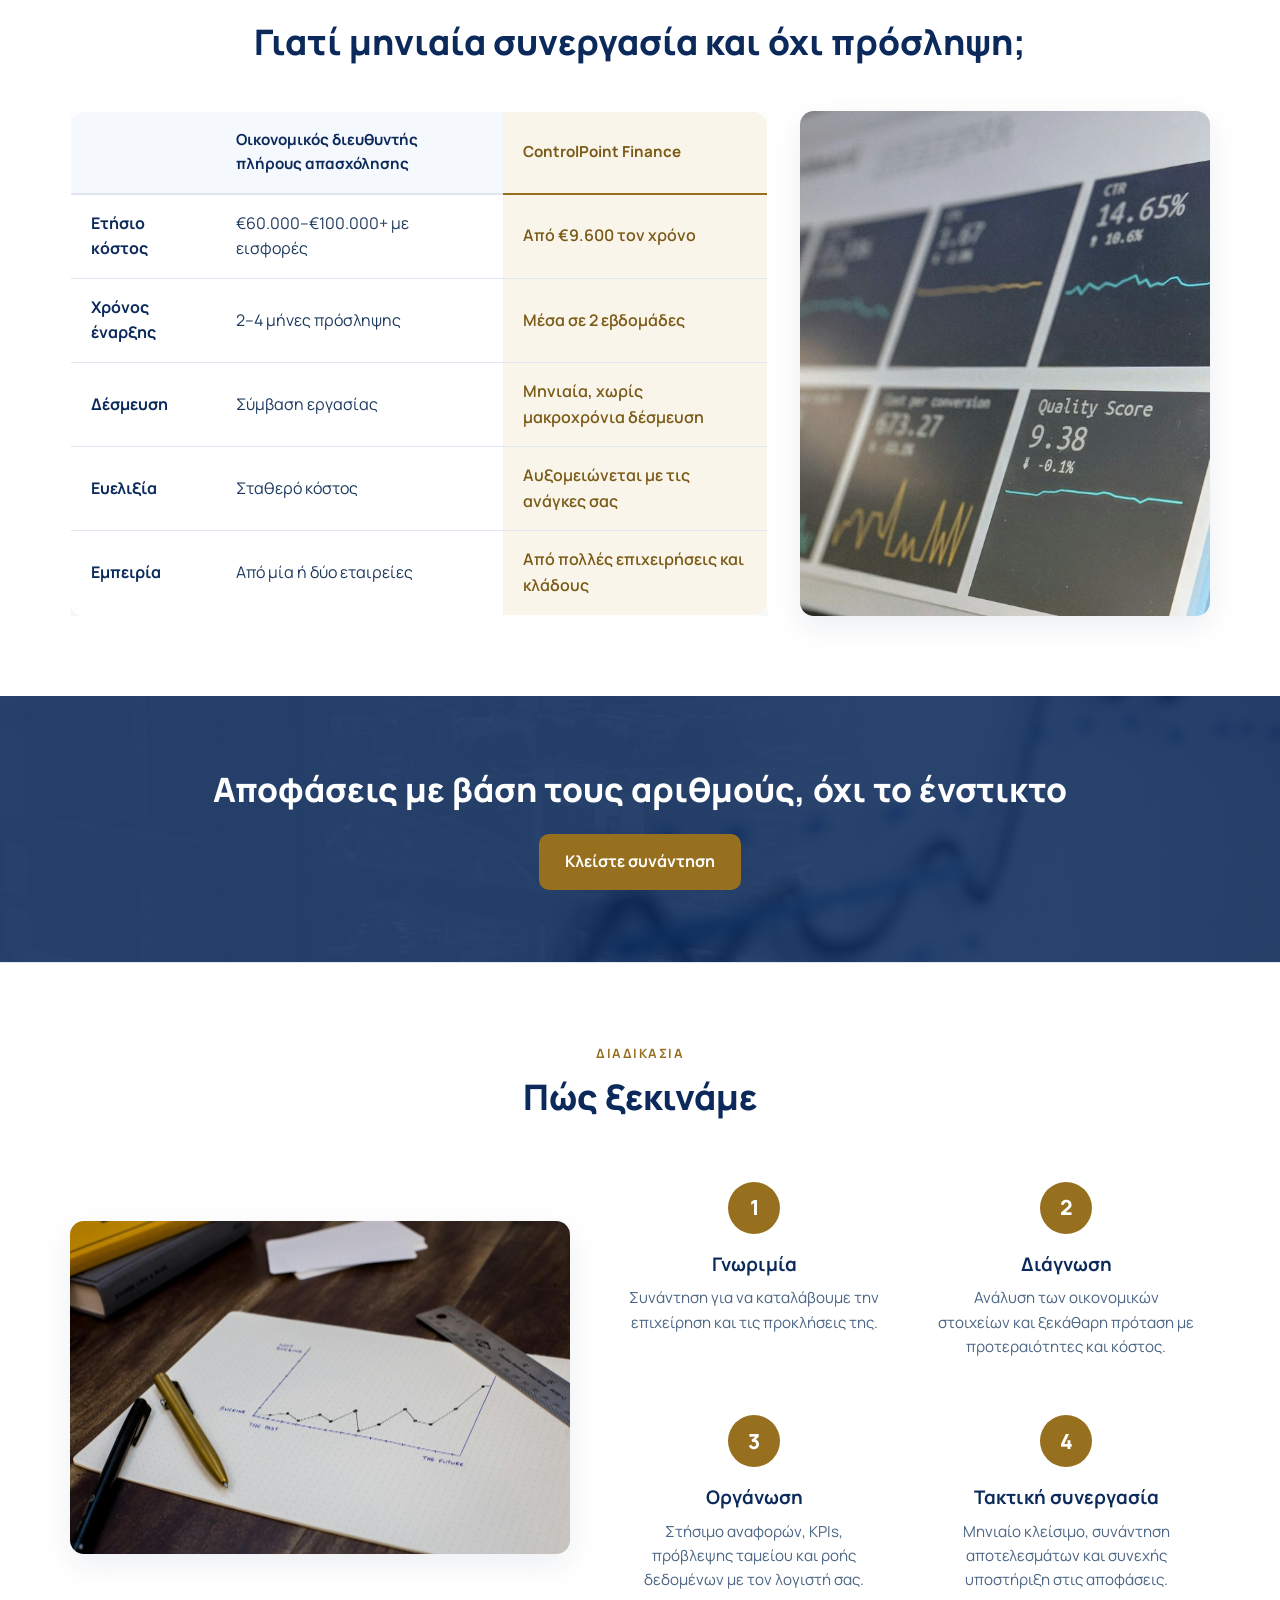
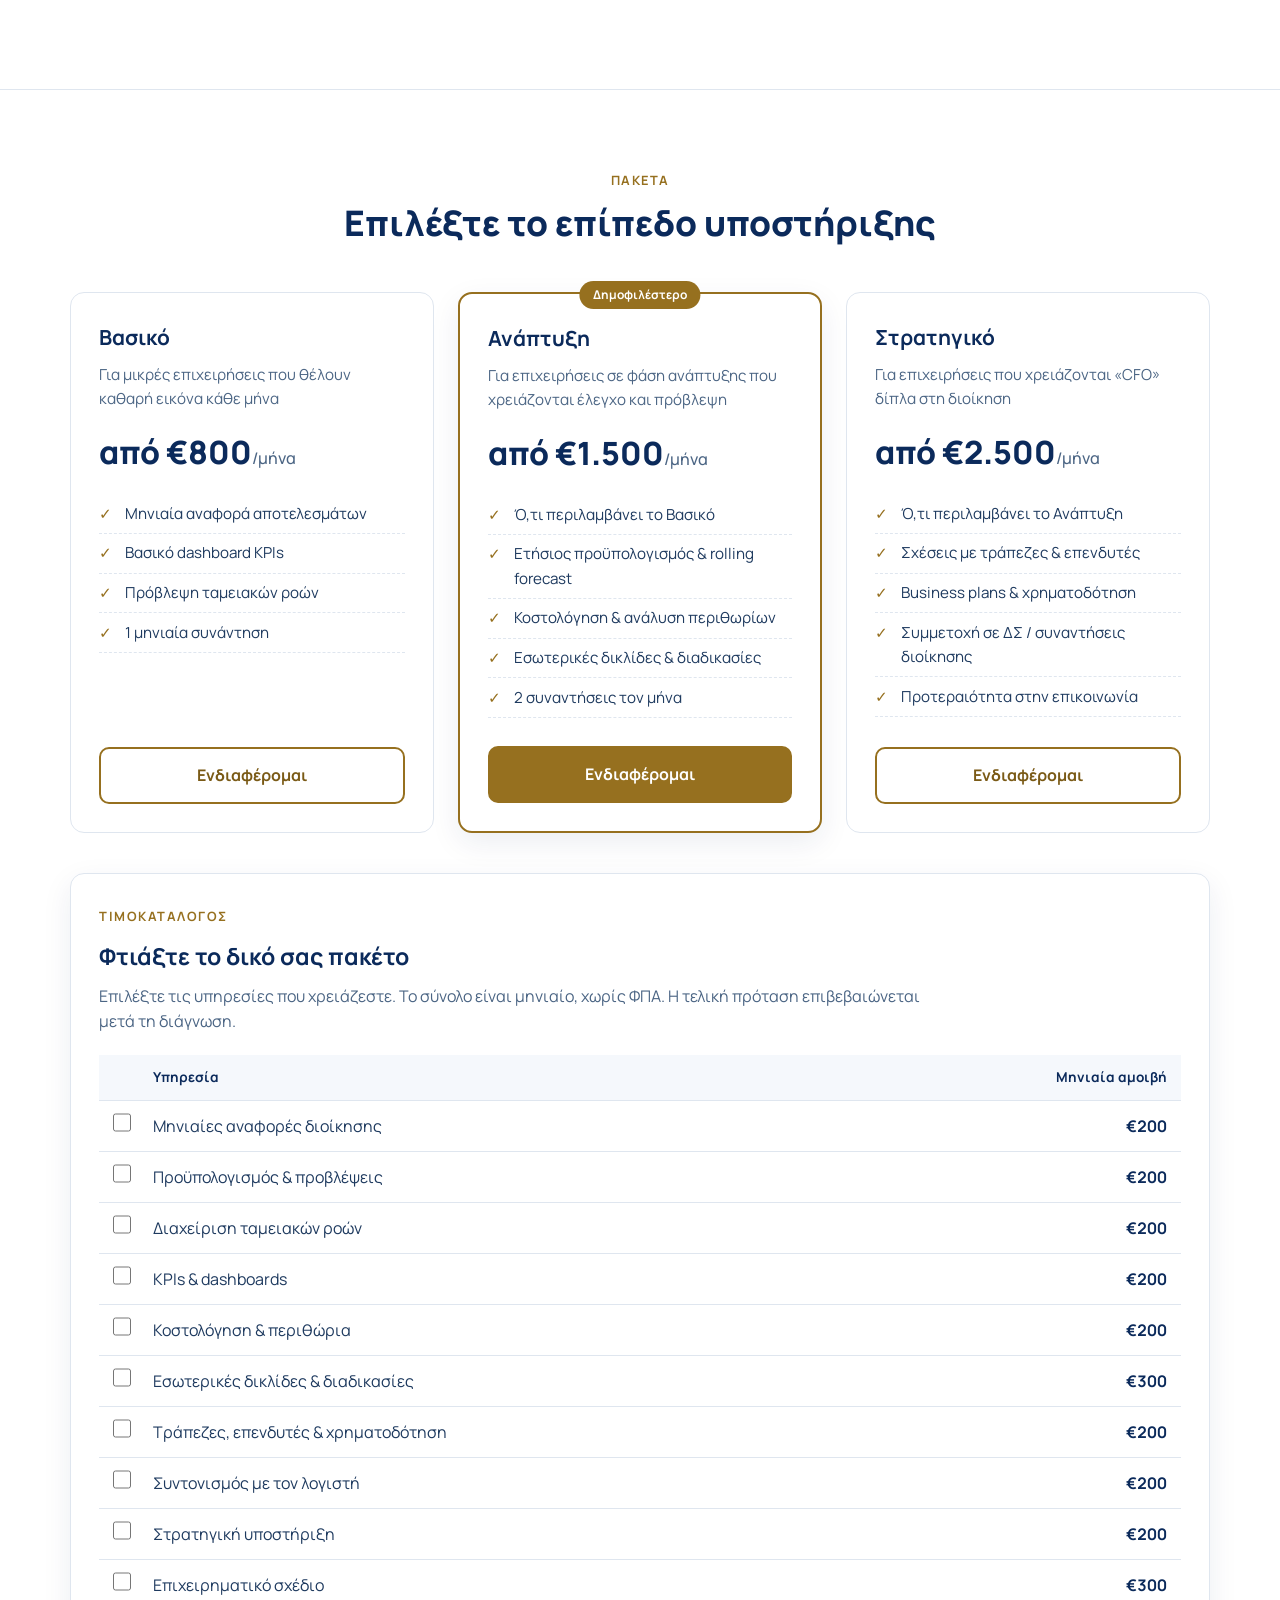
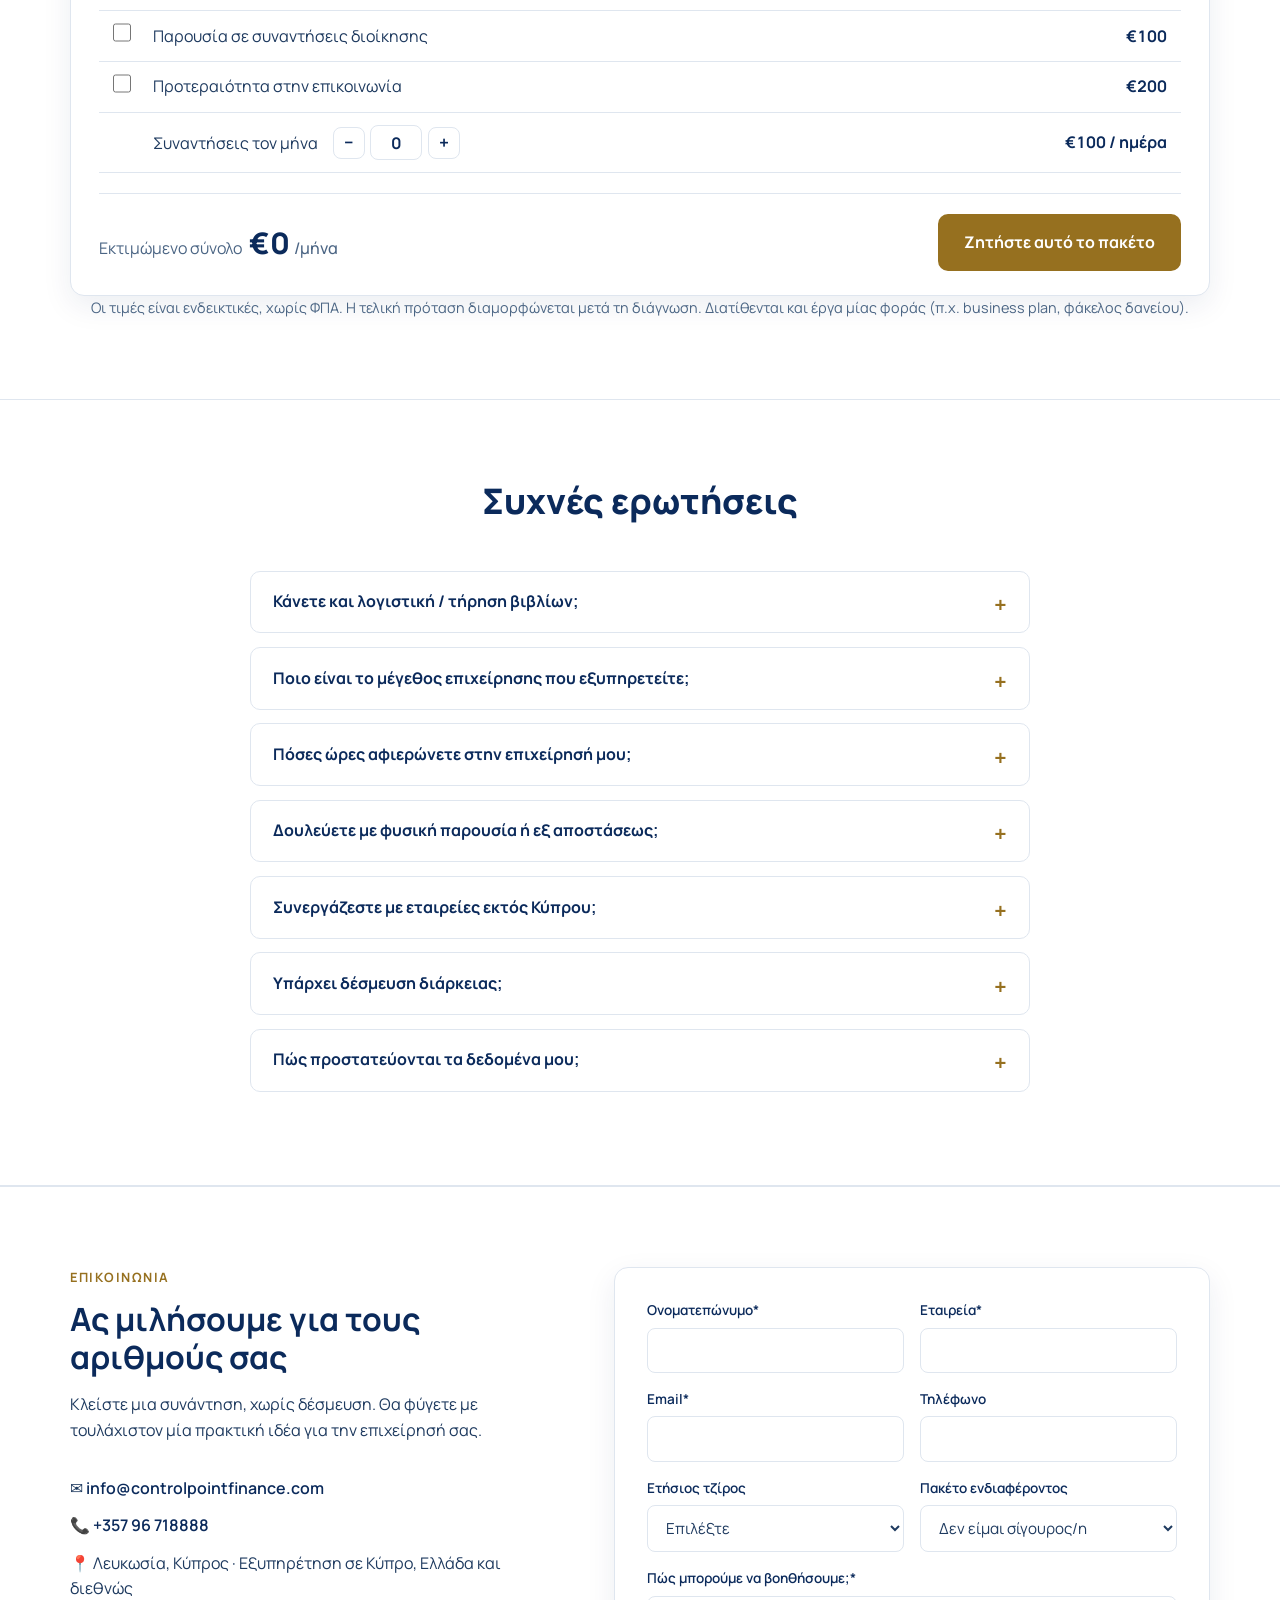
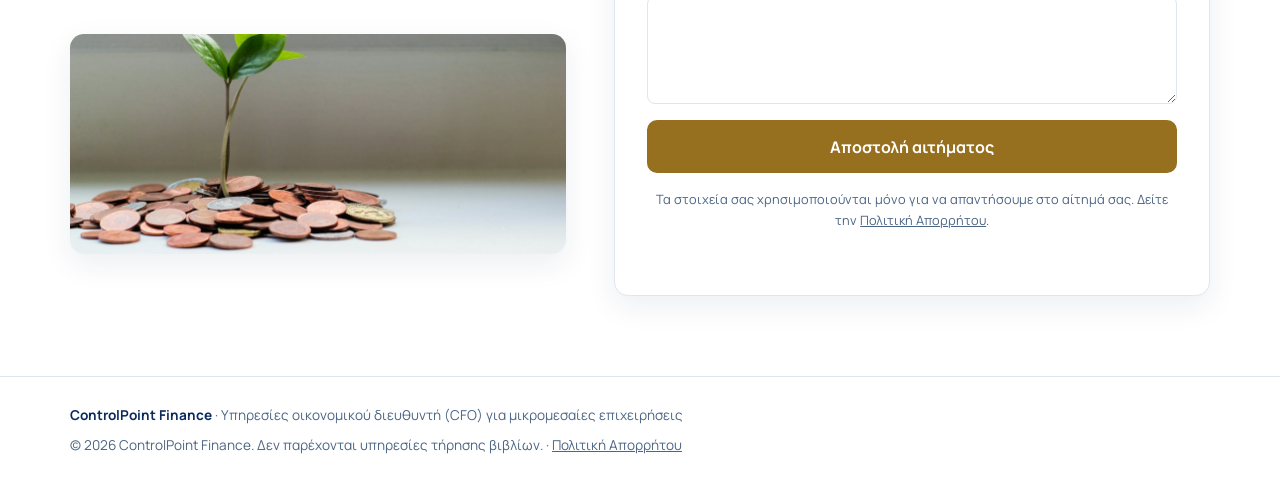
==== commit 55986d5b: "Add a la carte price list and custom package builder. Co-authored-by: Cursor <cursoragent@cursor.com" ====
--- a/index.html
+++ b/index.html
@@ -6,7 +6,7 @@
   <title>Εξωτερικός Οικονομικός Διευθυντής (CFO) στην Κύπρο | ControlPoint Finance</title>
   <meta name="description" content="Οικονομικός διευθυντής (CFO) και εξωτερικός οικονομικός διευθυντής για μικρομεσαίες επιχειρήσεις σε Κύπρο και Ελλάδα. Προϋπολογισμοί, ταμειακές ροές, αναφορές διοίκησης και KPIs με μηνιαία συνεργασία." />
   <link rel="icon" type="image/svg+xml" href="favicon.svg" />
-  <link rel="stylesheet" href="styles.css?v=4" />
+  <link rel="stylesheet" href="styles.css?v=6" />
   <link rel="alternate" hreflang="el" href="https://controlpointfinance.com/" />
   <link rel="alternate" hreflang="en" href="https://controlpointfinance.com/en/" />
   <link rel="alternate" hreflang="x-default" href="https://controlpointfinance.com/en/" />
@@ -282,6 +282,49 @@
             <a href="#contact" class="btn btn-ghost btn-block" data-plan="Στρατηγικό">Ενδιαφέρομαι</a>
           </div>
         </div>
+
+        <div class="custom-pack" id="customPack">
+          <p class="eyebrow">Τιμοκατάλογος</p>
+          <h3>Φτιάξτε το δικό σας πακέτο</h3>
+          <p class="hint">Επιλέξτε τις υπηρεσίες που χρειάζεστε. Το σύνολο είναι μηνιαίο, χωρίς ΦΠΑ. Η τελική πρόταση επιβεβαιώνεται μετά τη διάγνωση.</p>
+          <div class="table-wrap">
+            <table class="price-list">
+              <thead>
+                <tr><th class="check"></th><th>Υπηρεσία</th><th>Μηνιαία αμοιβή</th></tr>
+              </thead>
+              <tbody>
+                <tr><td class="check"><input type="checkbox" name="svc" id="svc-reporting" value="Μηνιαίες αναφορές διοίκησης" data-price="200" /></td><td><label for="svc-reporting">Μηνιαίες αναφορές διοίκησης</label></td><td>€200</td></tr>
+                <tr><td class="check"><input type="checkbox" name="svc" id="svc-budget" value="Προϋπολογισμός &amp; προβλέψεις" data-price="200" /></td><td><label for="svc-budget">Προϋπολογισμός &amp; προβλέψεις</label></td><td>€200</td></tr>
+                <tr><td class="check"><input type="checkbox" name="svc" id="svc-cash" value="Διαχείριση ταμειακών ροών" data-price="200" /></td><td><label for="svc-cash">Διαχείριση ταμειακών ροών</label></td><td>€200</td></tr>
+                <tr><td class="check"><input type="checkbox" name="svc" id="svc-kpis" value="KPIs &amp; dashboards" data-price="200" /></td><td><label for="svc-kpis">KPIs &amp; dashboards</label></td><td>€200</td></tr>
+                <tr><td class="check"><input type="checkbox" name="svc" id="svc-costing" value="Κοστολόγηση &amp; περιθώρια" data-price="200" /></td><td><label for="svc-costing">Κοστολόγηση &amp; περιθώρια</label></td><td>€200</td></tr>
+                <tr><td class="check"><input type="checkbox" name="svc" id="svc-controls" value="Εσωτερικές δικλίδες &amp; διαδικασίες" data-price="300" /></td><td><label for="svc-controls">Εσωτερικές δικλίδες &amp; διαδικασίες</label></td><td>€300</td></tr>
+                <tr><td class="check"><input type="checkbox" name="svc" id="svc-funding" value="Τράπεζες, επενδυτές &amp; χρηματοδότηση" data-price="200" /></td><td><label for="svc-funding">Τράπεζες, επενδυτές &amp; χρηματοδότηση</label></td><td>€200</td></tr>
+                <tr><td class="check"><input type="checkbox" name="svc" id="svc-accountant" value="Συντονισμός με τον λογιστή" data-price="200" /></td><td><label for="svc-accountant">Συντονισμός με τον λογιστή</label></td><td>€200</td></tr>
+                <tr><td class="check"><input type="checkbox" name="svc" id="svc-strategy" value="Στρατηγική υποστήριξη" data-price="200" /></td><td><label for="svc-strategy">Στρατηγική υποστήριξη</label></td><td>€200</td></tr>
+                <tr><td class="check"><input type="checkbox" name="svc" id="svc-bizplan" value="Επιχειρηματικό σχέδιο" data-price="300" /></td><td><label for="svc-bizplan">Επιχειρηματικό σχέδιο</label></td><td>€300</td></tr>
+                <tr><td class="check"><input type="checkbox" name="svc" id="svc-board" value="Παρουσία σε συναντήσεις διοίκησης" data-price="100" /></td><td><label for="svc-board">Παρουσία σε συναντήσεις διοίκησης</label></td><td>€100</td></tr>
+                <tr><td class="check"><input type="checkbox" name="svc" id="svc-priority" value="Προτεραιότητα στην επικοινωνία" data-price="200" /></td><td><label for="svc-priority">Προτεραιότητα στην επικοινωνία</label></td><td>€200</td></tr>
+                <tr>
+                  <td class="check"></td>
+                  <td>
+                    <label for="meetings">Συναντήσεις τον μήνα</label>
+                    <span class="meet-ctrl">
+                      <button type="button" class="qty" data-qty="-1" aria-label="Λιγότερες">−</button>
+                      <input type="number" id="meetings" min="0" max="12" value="0" data-price="100" />
+                      <button type="button" class="qty" data-qty="1" aria-label="Περισσότερες">+</button>
+                    </span>
+                  </td>
+                  <td>€100 / ημέρα</td>
+                </tr>
+              </tbody>
+            </table>
+          </div>
+          <div class="custom-total">
+            <p>Εκτιμώμενο σύνολο <strong id="customTotal">€0</strong><span>/μήνα</span></p>
+            <a href="#contact" class="btn" id="customCta" data-plan="Προσαρμοσμένο">Ζητήστε αυτό το πακέτο</a>
+          </div>
+        </div>
         <p class="note center">Οι τιμές είναι ενδεικτικές, χωρίς ΦΠΑ. Η τελική πρόταση διαμορφώνεται μετά τη διάγνωση. Διατίθενται και έργα μίας φοράς (π.χ. business plan, φάκελος δανείου).</p>
       </div>
     </section>
@@ -361,10 +404,13 @@
                 <option>Βασικό</option>
                 <option>Ανάπτυξη</option>
                 <option>Στρατηγικό</option>
+                <option>Προσαρμοσμένο</option>
                 <option>Έργο μίας φοράς</option>
               </select>
             </label>
           </div>
+          <input type="hidden" name="custom" id="customSummary" />
+          <input type="hidden" name="customTotal" id="customTotalField" />
           <label>Πώς μπορούμε να βοηθήσουμε;*<textarea name="message" rows="4" required></textarea></label>
           <button type="submit" class="btn btn-block">Αποστολή αιτήματος</button>
           <p class="form-privacy">Τα στοιχεία σας χρησιμοποιούνται μόνο για να απαντήσουμε στο αίτημά σας. Δείτε την <a href="privacy.html">Πολιτική Απορρήτου</a>.</p>
@@ -381,7 +427,7 @@
     </div>
   </footer>
 
-  <script src="script.js"></script>
+  <script src="script.js?v=2"></script>
   <script type="module" src="https://static.cloudflareinsights.com/beacon.min.js" data-cf-beacon='{"token": "639869abf9d54f88b8140ca64af5be7c"}'></script>
 </body>
 </html>
--- a/styles.css
+++ b/styles.css
@@ -240,6 +240,80 @@
   background: var(--accent); color: #fff; font-size: 0.75rem; font-weight: 700;
   padding: 0.25rem 0.85rem; border-radius: 99px; white-space: nowrap;
 }
+
+/* Custom package builder */
+.custom-pack {
+  margin-top: 2.5rem;
+  background: #fff;
+  border: 1px solid var(--border);
+  border-radius: var(--radius);
+  box-shadow: var(--shadow);
+  padding: 2rem 1.75rem 1.5rem;
+}
+.custom-pack h3 { color: var(--navy); font-size: 1.45rem; margin-bottom: 0.5rem; }
+.custom-pack .hint { color: var(--muted); margin-bottom: 1.25rem; max-width: 52rem; }
+.price-list { width: 100%; border-collapse: collapse; table-layout: fixed; }
+.price-list th, .price-list td {
+  padding: 0.75rem 0.85rem;
+  text-align: left;
+  border-bottom: 1px solid var(--border);
+  vertical-align: middle;
+}
+.price-list thead th {
+  background: var(--bg-alt);
+  color: var(--navy);
+  font-size: 0.85rem;
+  font-weight: 700;
+}
+.price-list tbody tr { cursor: pointer; }
+.price-list tbody tr:has(#meetings) { cursor: default; }
+.price-list tbody tr:hover { background: var(--bg-alt); }
+.price-list tbody tr.selected { background: var(--accent-tint); }
+.price-list td:last-child, .price-list th:last-child {
+  text-align: right;
+  font-variant-numeric: tabular-nums;
+  font-weight: 700;
+  color: var(--navy);
+  white-space: nowrap;
+  width: 9.5rem;
+}
+.price-list th.check, .price-list td.check { width: 2.5rem; text-align: center; }
+.price-list input[type="checkbox"] {
+  width: 1.15rem; height: 1.15rem;
+  accent-color: var(--accent);
+  cursor: pointer;
+}
+.price-list label { cursor: pointer; color: var(--text); }
+.meet-ctrl {
+  display: inline-flex; align-items: center; gap: 0.35rem; margin-left: 0.75rem;
+}
+.meet-ctrl input[type="number"] {
+  width: 3.25rem; text-align: center;
+  font-family: inherit; font-size: 1rem;
+  padding: 0.35rem 0.25rem;
+  border: 1px solid var(--border); border-radius: 8px;
+  color: var(--navy); font-weight: 700;
+  -moz-appearance: textfield;
+}
+.meet-ctrl input[type="number"]::-webkit-outer-spin-button,
+.meet-ctrl input[type="number"]::-webkit-inner-spin-button { -webkit-appearance: none; margin: 0; }
+.qty {
+  width: 2rem; height: 2rem;
+  border: 1px solid var(--border); border-radius: 8px;
+  background: #fff; color: var(--navy);
+  font-size: 1.1rem; font-weight: 700; cursor: pointer;
+  font-family: inherit; line-height: 1;
+}
+.qty:hover { background: var(--accent-tint); border-color: var(--accent); }
+.custom-total {
+  display: flex; flex-wrap: wrap; align-items: center; justify-content: space-between;
+  gap: 1rem; margin-top: 1.25rem; padding-top: 1.25rem;
+  border-top: 1px solid var(--border);
+}
+.custom-total p { color: var(--muted); margin: 0; font-size: 1rem; }
+.custom-total strong { font-size: 1.85rem; color: var(--navy); font-weight: 800; margin: 0 0.25rem; }
+.custom-total span { color: var(--muted); font-weight: 500; }
+.custom-total .btn { white-space: nowrap; }
 
 /* FAQ */
 details {
@@ -323,4 +397,8 @@
   .grid-2, .grid-3, .grid-4, .field-row { grid-template-columns: 1fr; }
   .hero { padding: 3.5rem 0; }
   .section { padding: 3.5rem 0; }
-}
+  .custom-pack { padding: 1.35rem 1rem 1.15rem; }
+  .price-list th, .price-list td { padding: 0.7rem 0.5rem; font-size: 0.92rem; }
+  .meet-ctrl { display: flex; margin: 0.5rem 0 0; }
+  .custom-total { flex-direction: column; align-items: stretch; text-align: center; }
+}
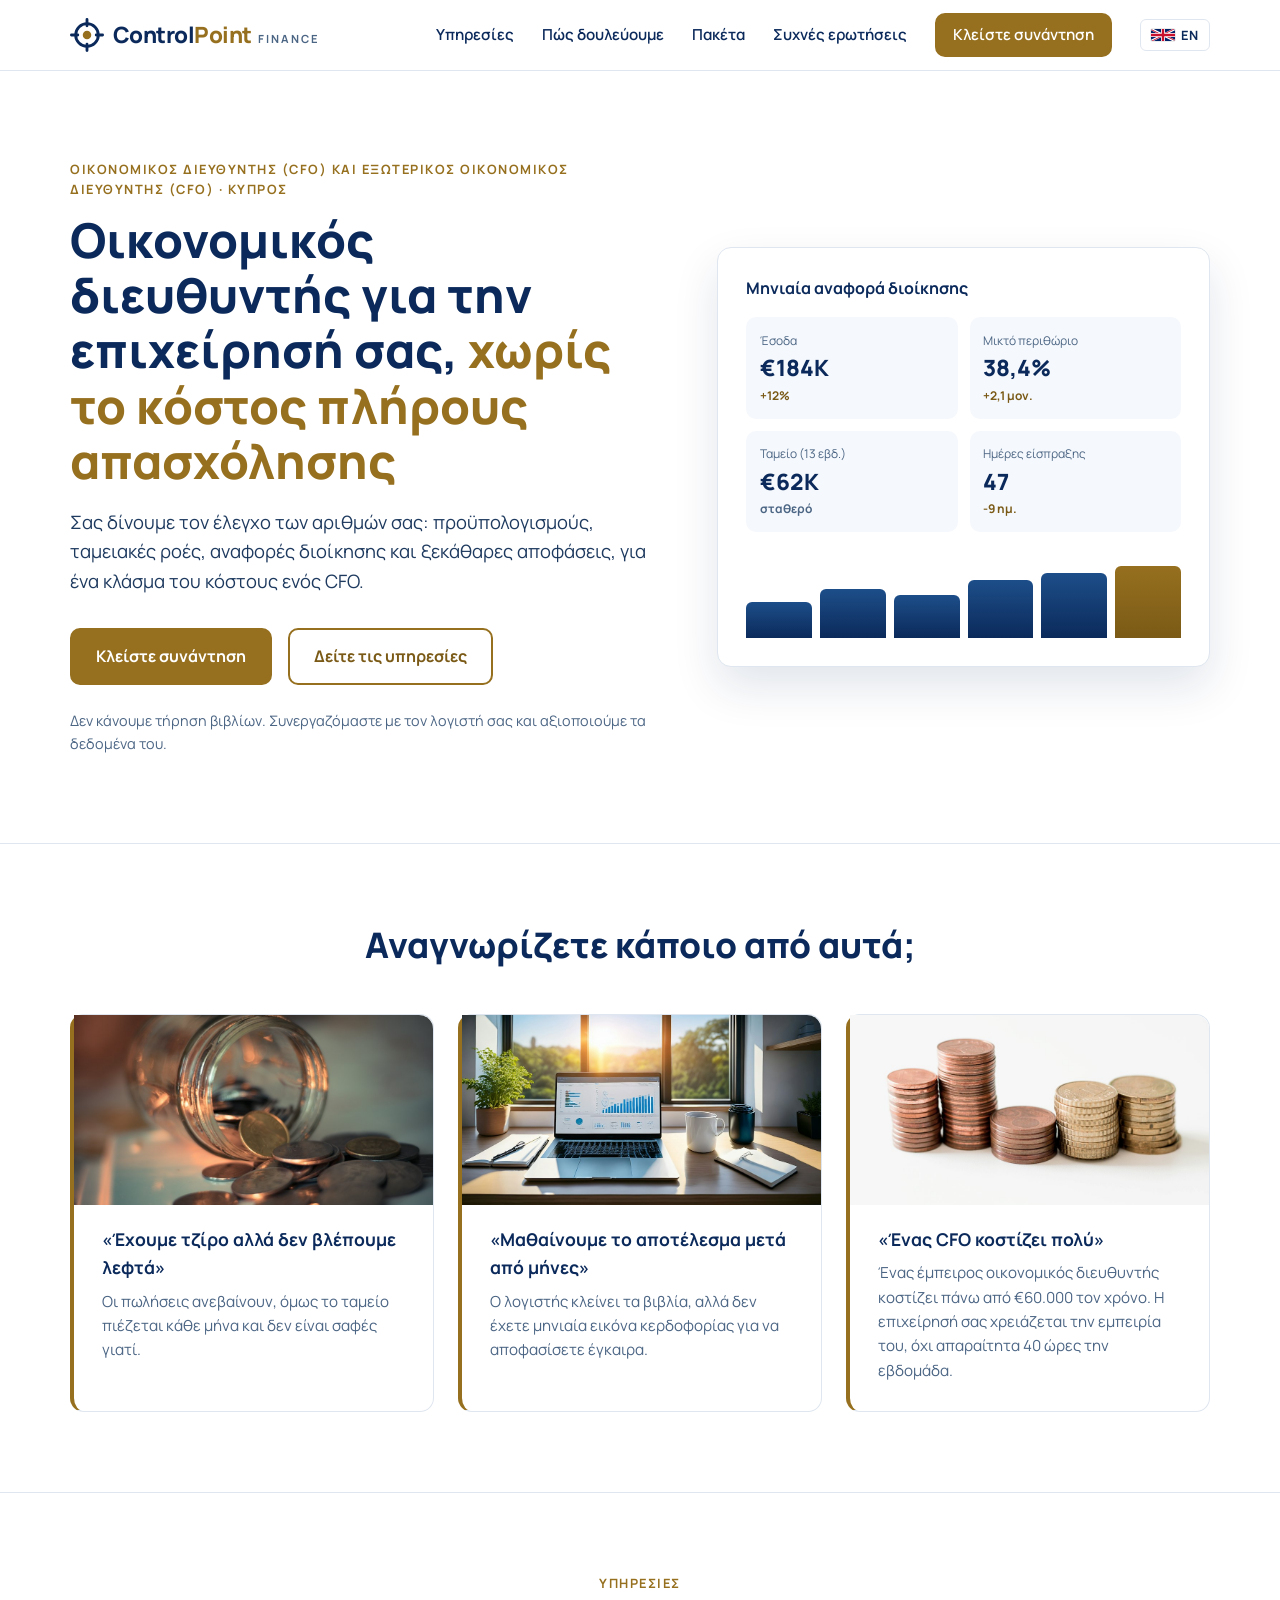
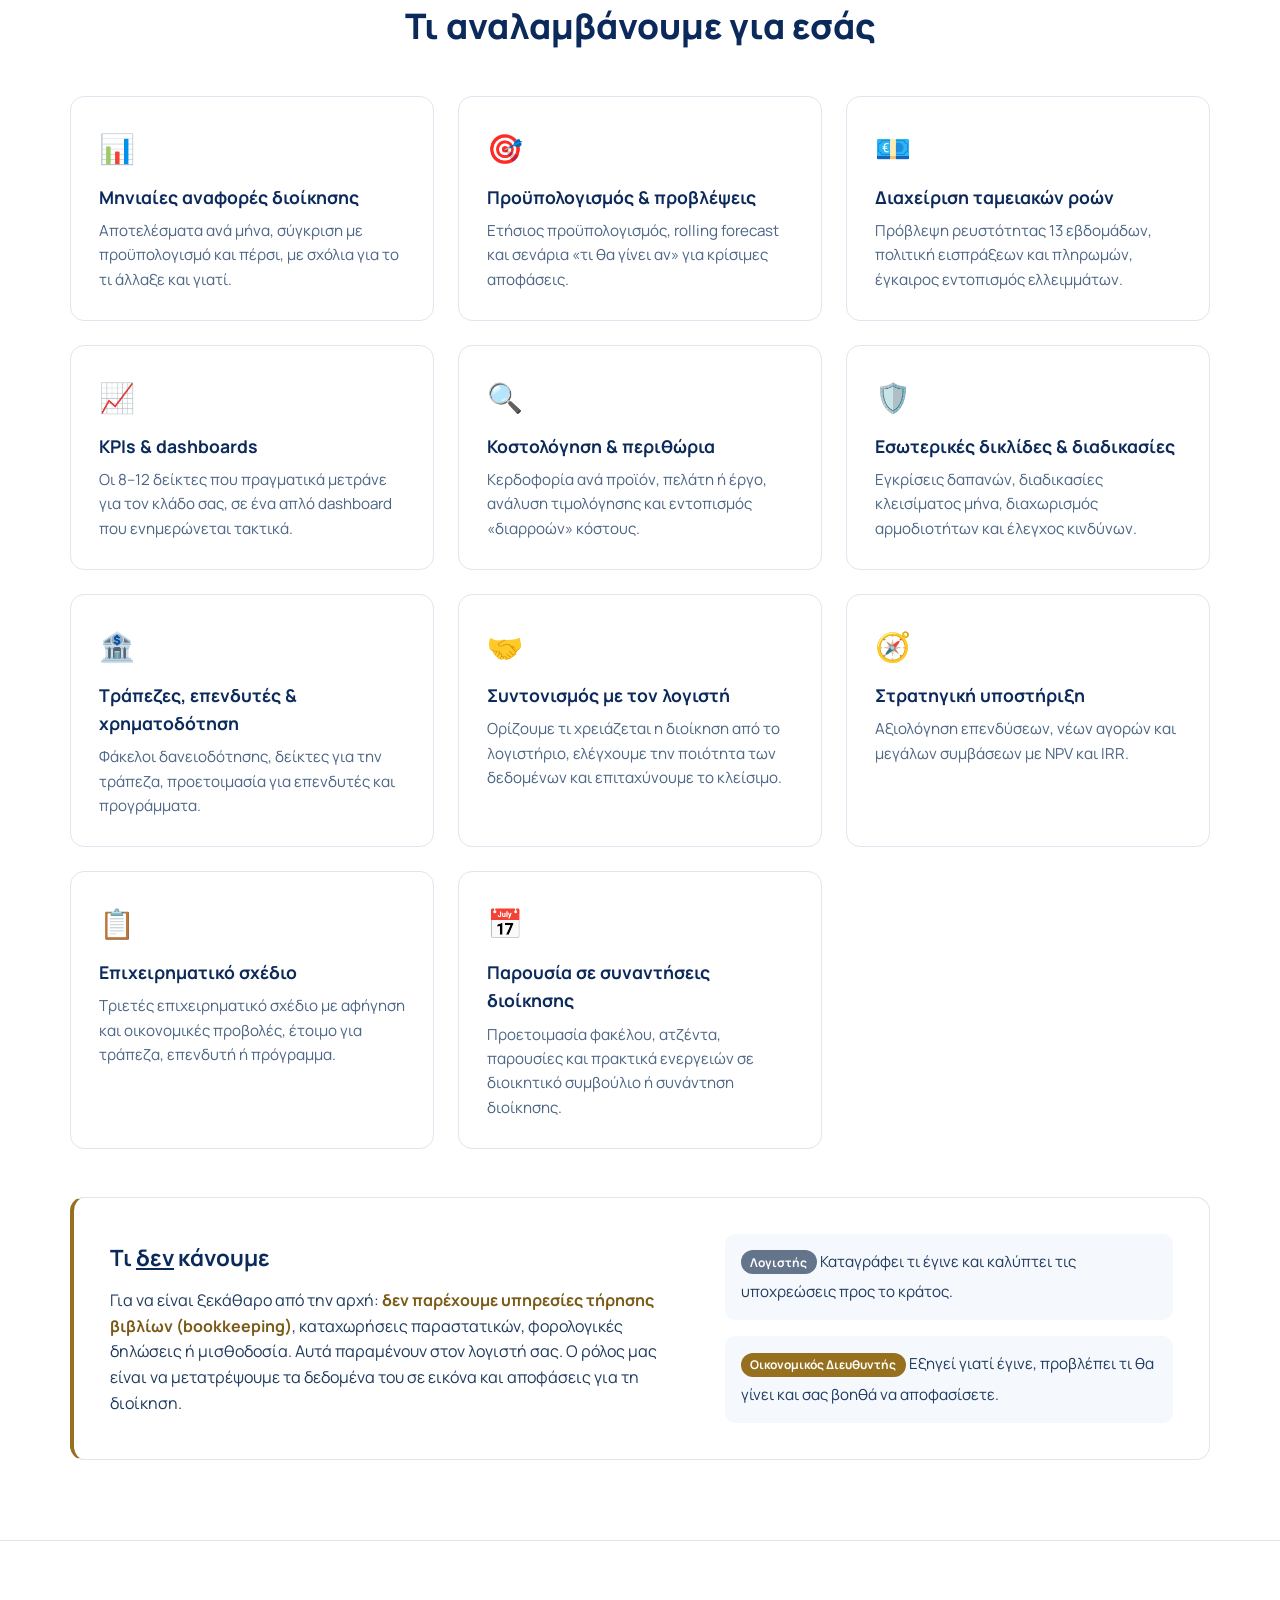
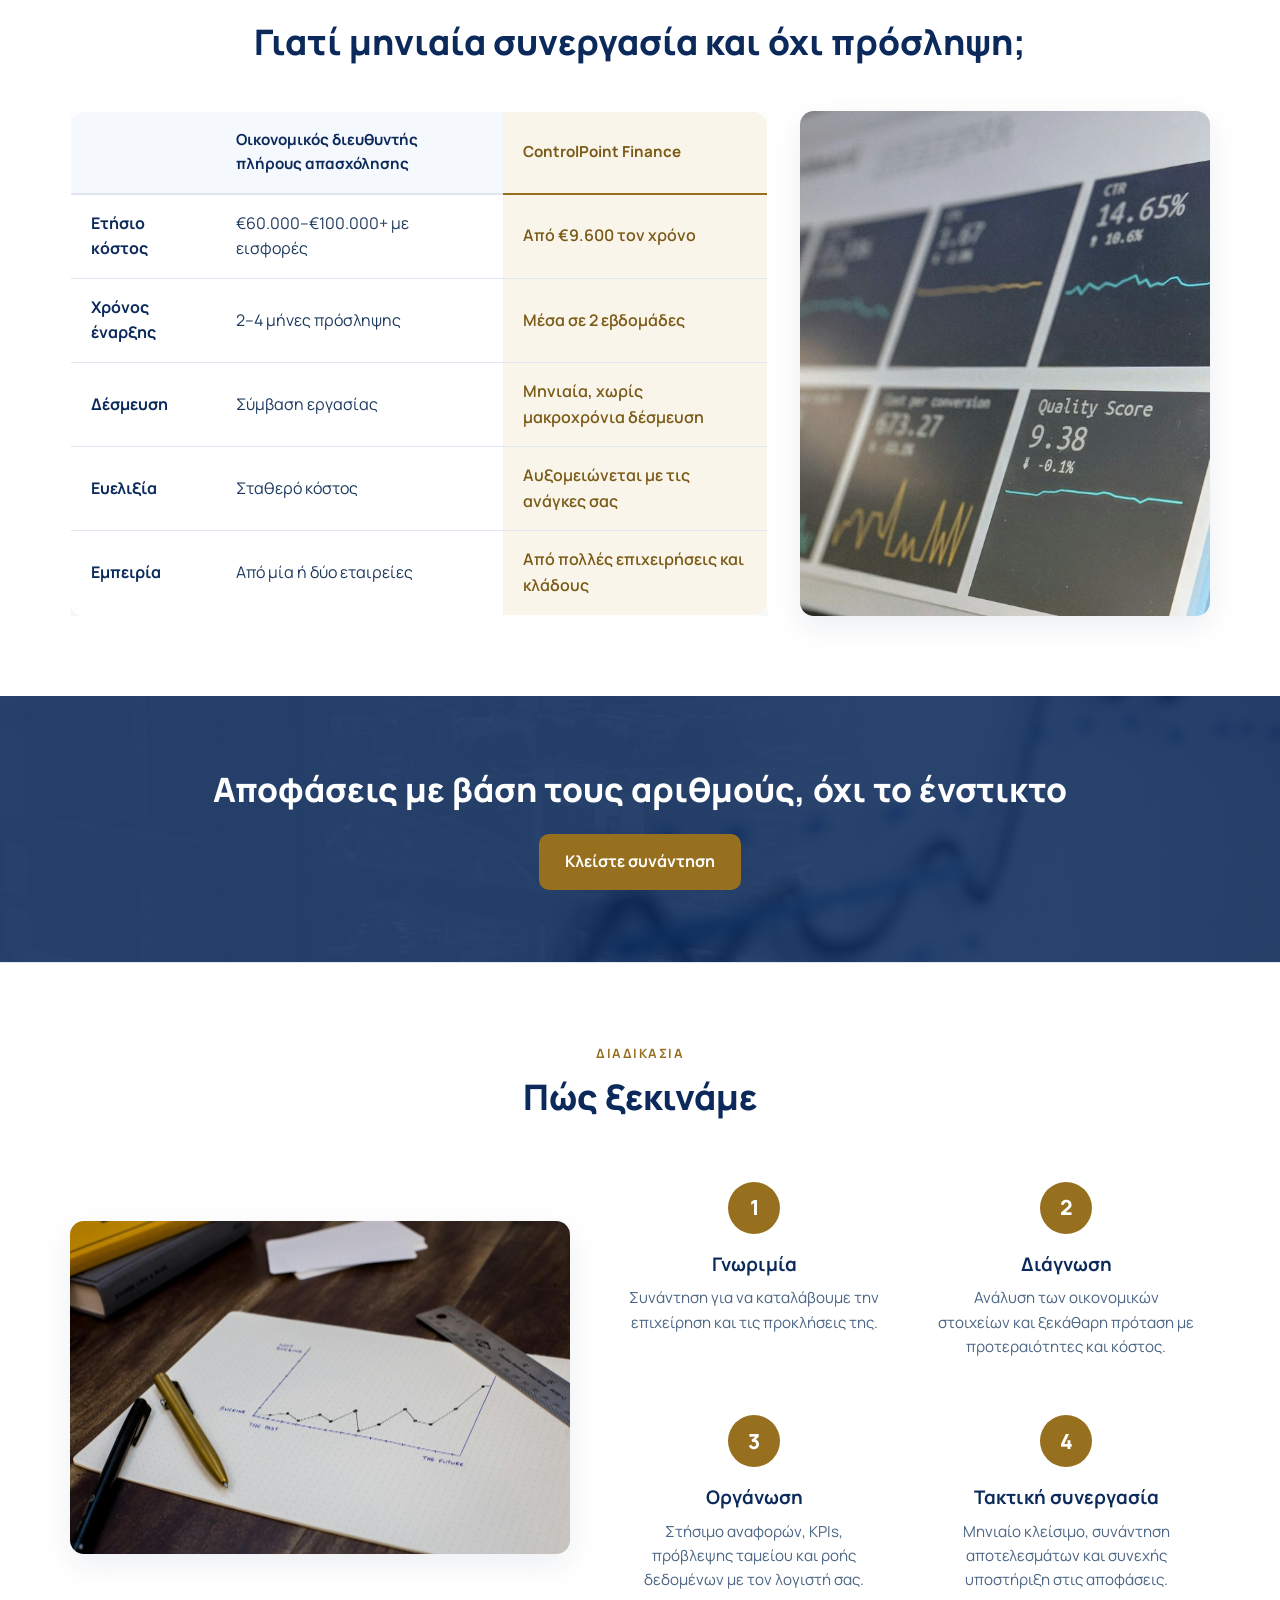
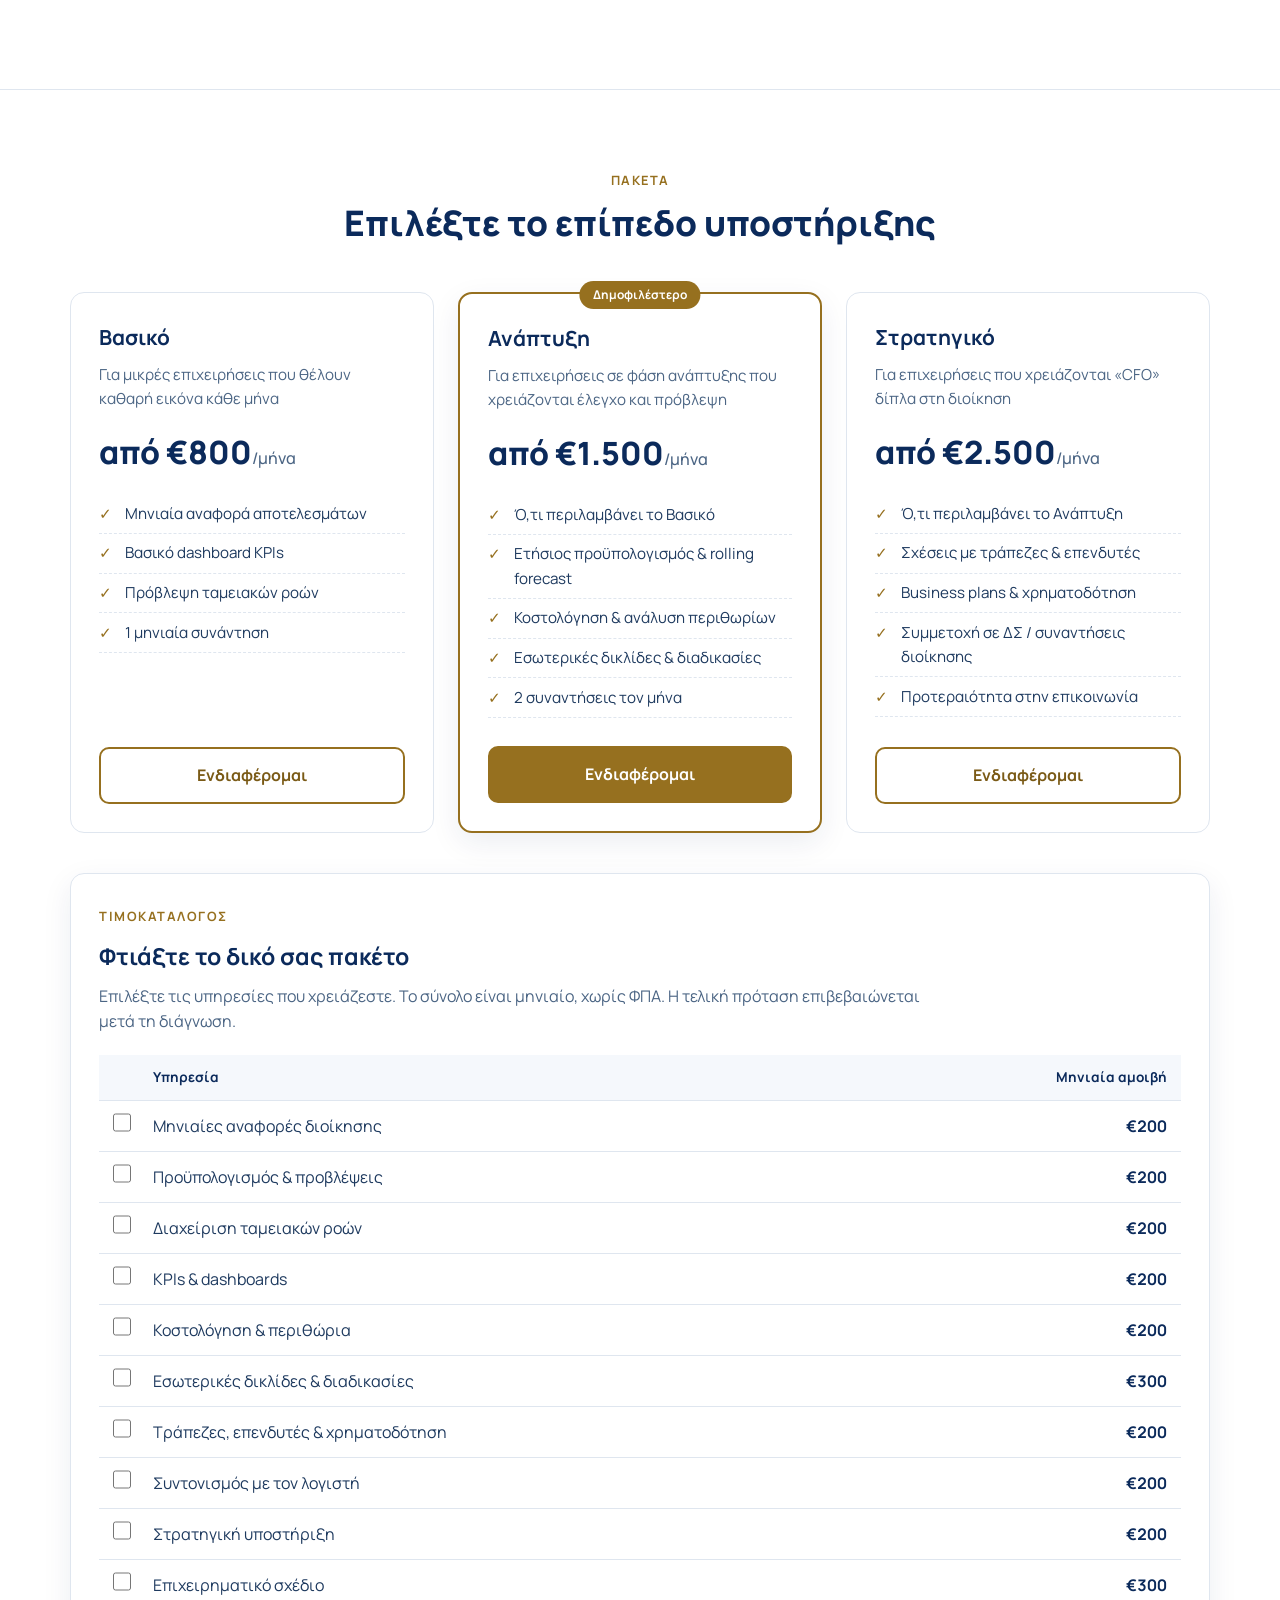
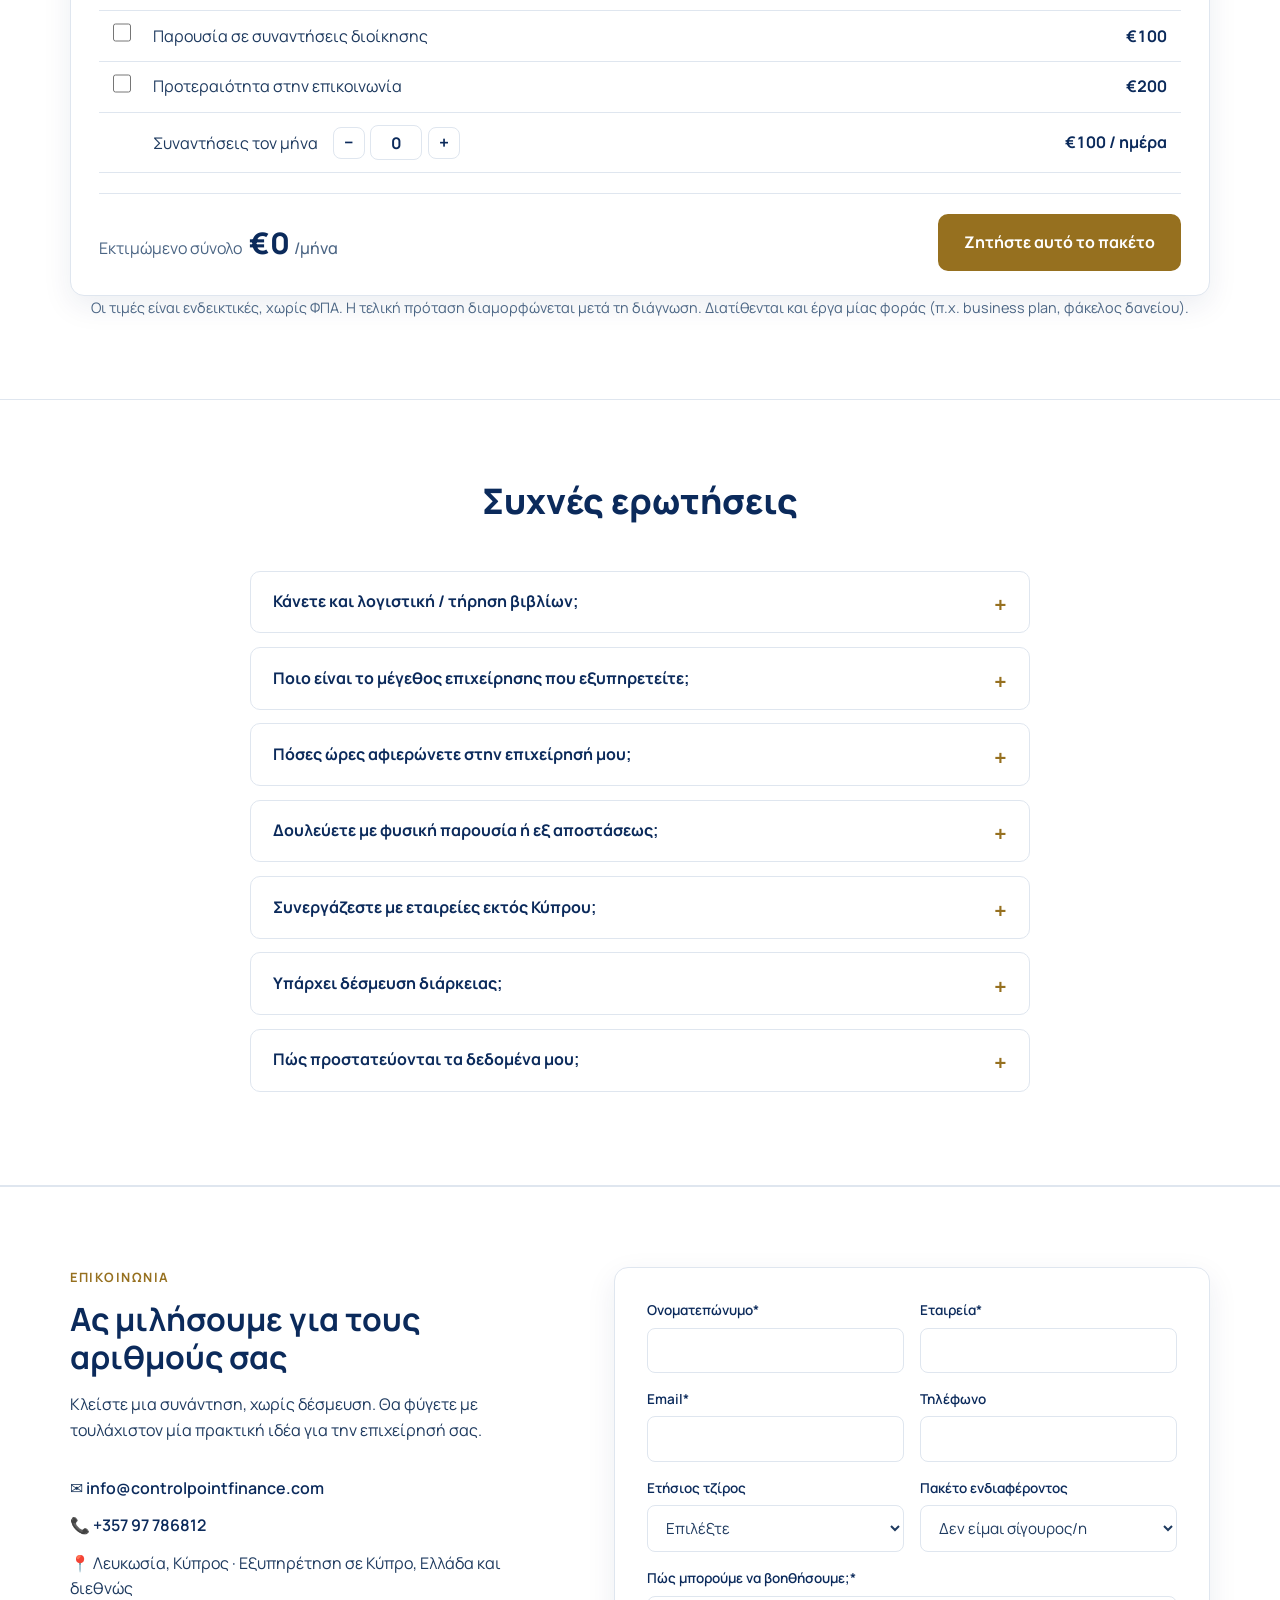
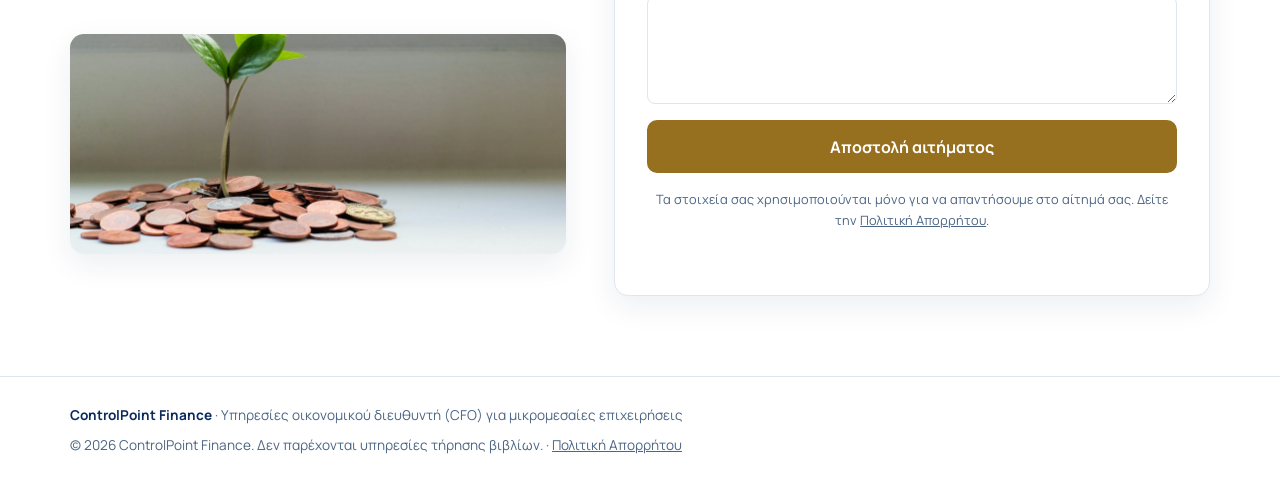
==== commit 4e266339: "Update contact phone number to +357 97 786812. Co-authored-by: Cursor <cursoragent@cursor.com>" ====
--- a/index.html
+++ b/index.html
@@ -25,7 +25,7 @@
     "name": "ControlPoint Finance",
     "url": "https://controlpointfinance.com/",
     "email": "info@controlpointfinance.com",
-    "telephone": "+357 96 718888",
+    "telephone": "+357 97 786812",
     "description": "Υπηρεσίες οικονομικού διευθυντή (CFO) με μηνιαία συνεργασία για μικρομεσαίες επιχειρήσεις. Δεν παρέχονται υπηρεσίες τήρησης βιβλίων.",
     "address": { "@type": "PostalAddress", "addressLocality": "Λευκωσία", "addressCountry": "CY" },
     "areaServed": ["CY", "GR", "Europe"],
@@ -373,7 +373,7 @@
           <p>Κλείστε μια συνάντηση, χωρίς δέσμευση. Θα φύγετε με τουλάχιστον μία πρακτική ιδέα για την επιχείρησή σας.</p>
           <ul class="contact-info">
             <li>✉️ <a href="mailto:info@controlpointfinance.com">info@controlpointfinance.com</a></li>
-            <li>📞 <a href="tel:+35796718888">+357 96 718888</a></li>
+            <li>📞 <a href="tel:+35797786812">+357 97 786812</a></li>
             <li>📍 Λευκωσία, Κύπρος · Εξυπηρέτηση σε Κύπρο, Ελλάδα και διεθνώς</li>
           </ul>
           <img class="side-photo contact-photo" src="img/growth-plant.jpg" alt="Φυτό που φυτρώνει μέσα από κέρματα" width="1000" height="667" loading="lazy" />
